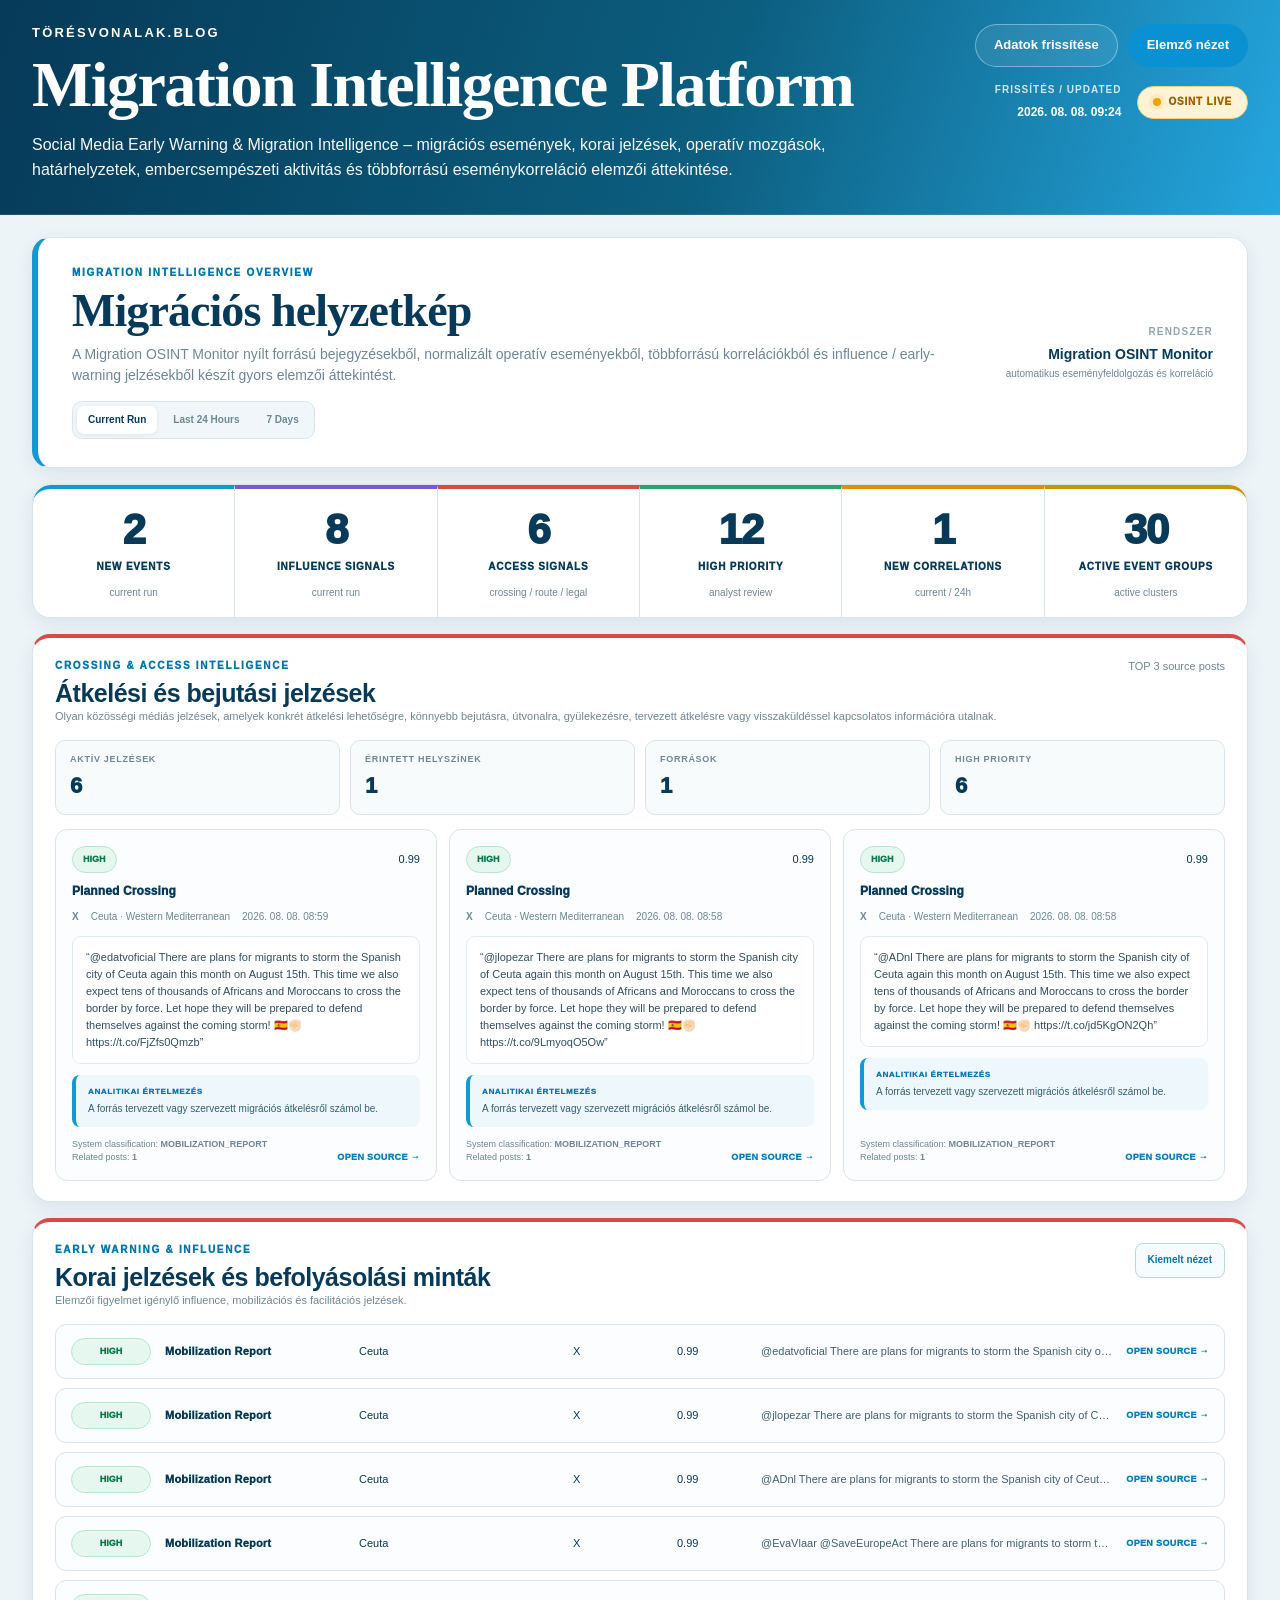
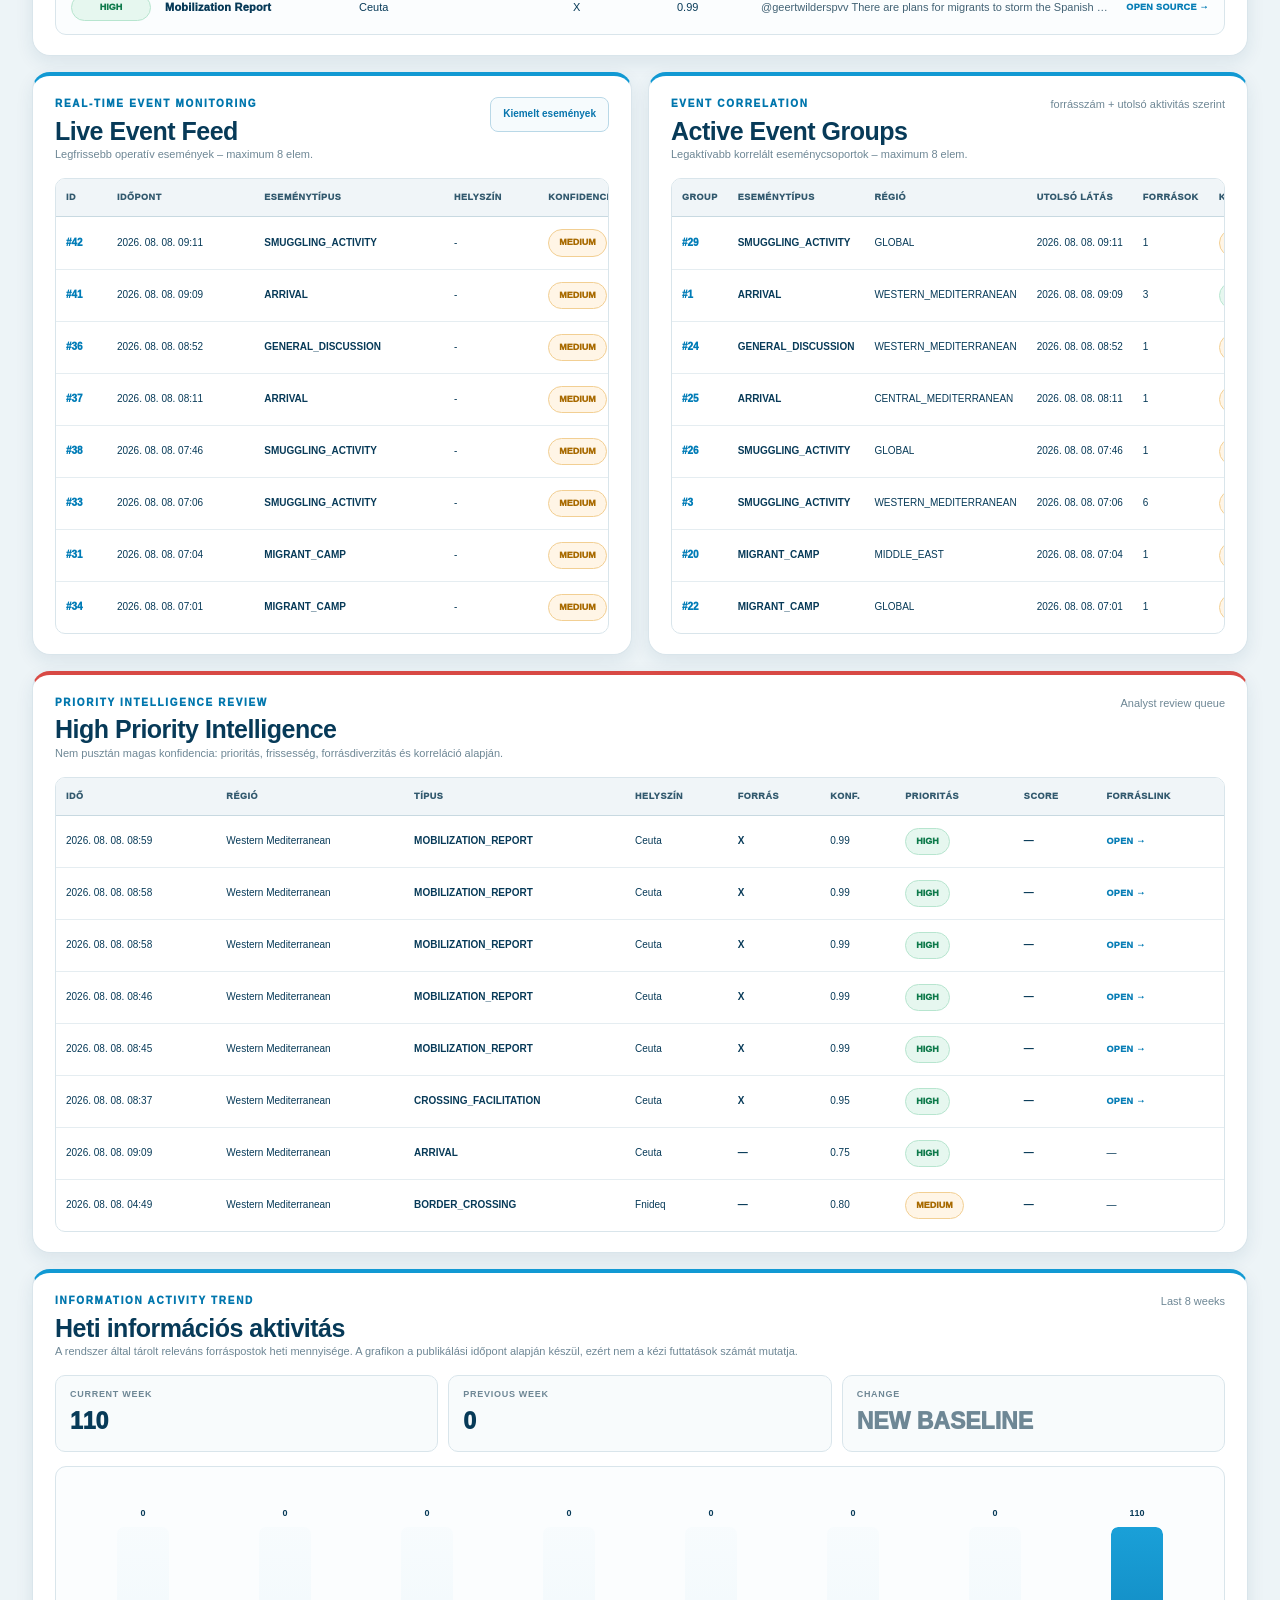
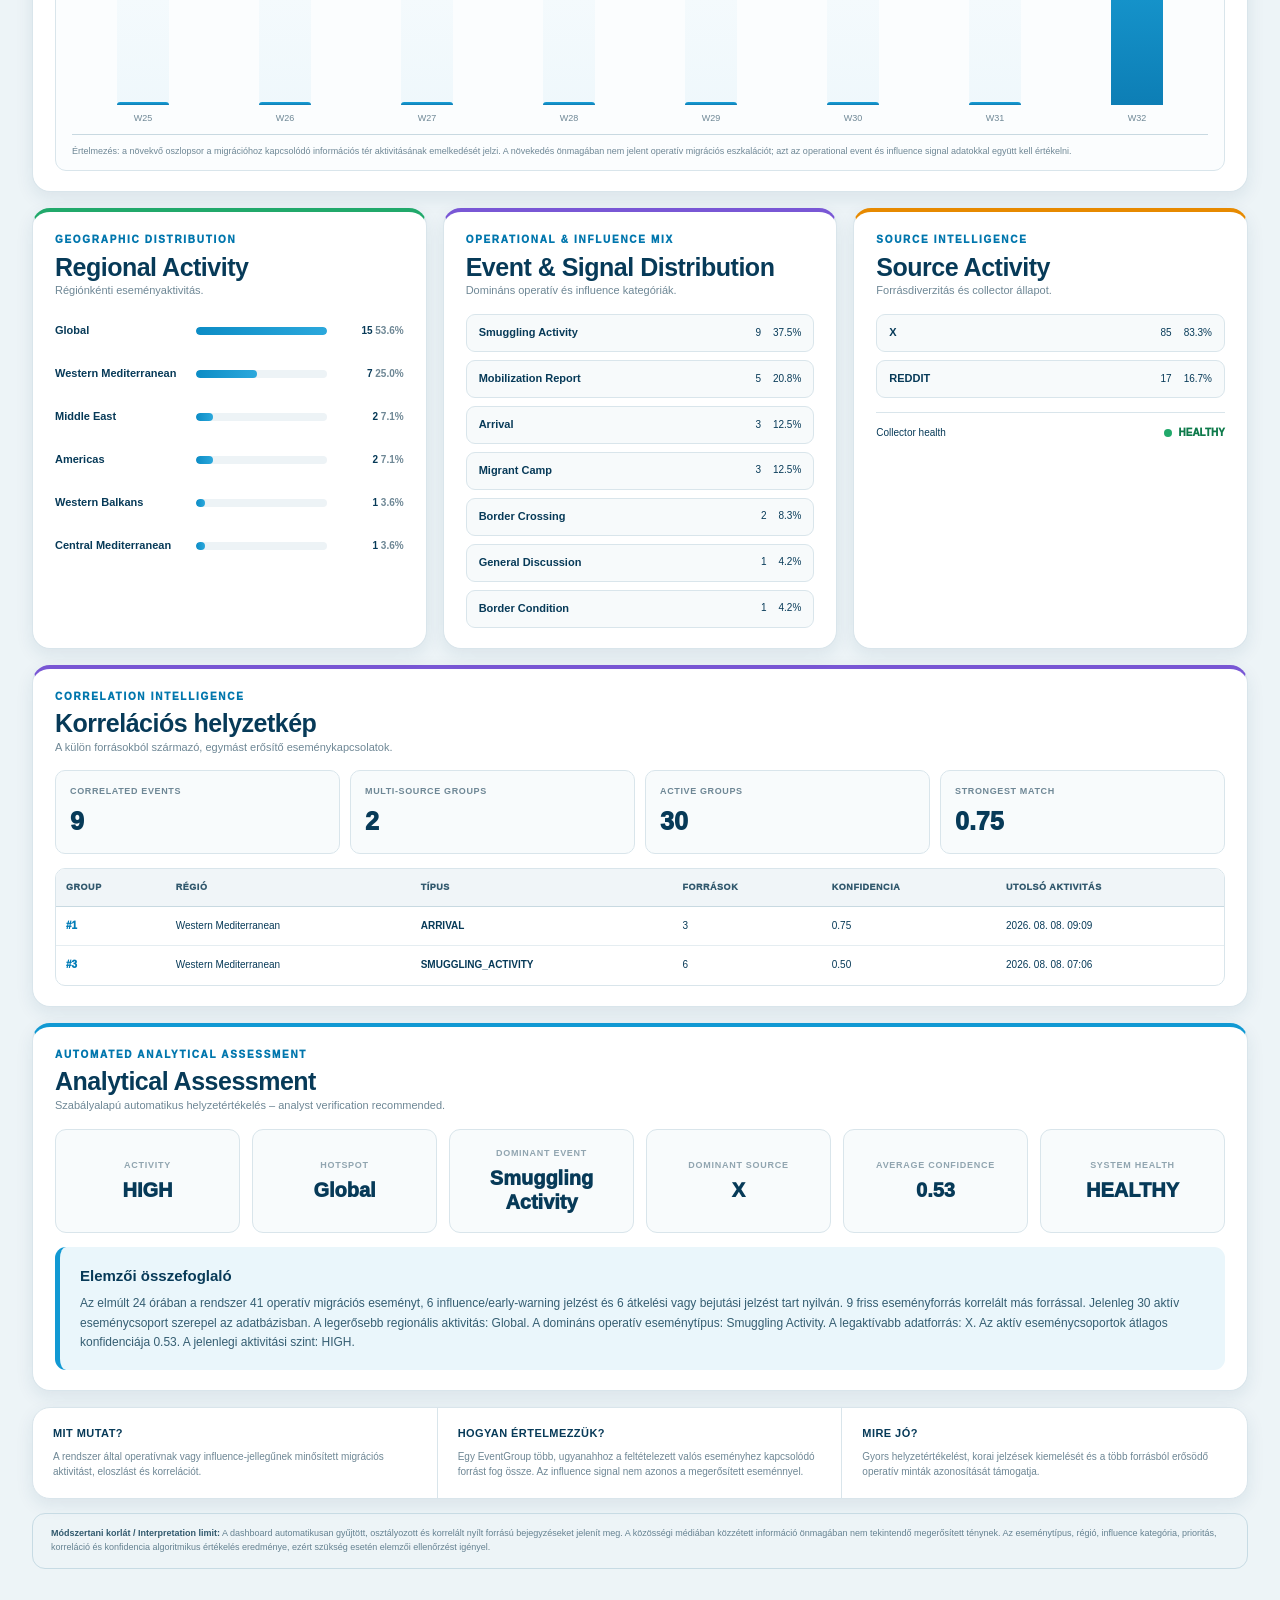
==== index.html @ 1d4a154f "Update index.html" ====
<!DOCTYPE html>
<html lang="hu">
<head>
  <meta charset="UTF-8" />
  <meta name="viewport" content="width=device-width, initial-scale=1.0" />
  <title>Migration Intelligence Platform V3 | Törésvonalak.blog</title>
  <meta name="description" content="Migration OSINT Monitor – operational migration intelligence, early warning and event correlation dashboard." />

  <style>
    :root{
      --navy:#073a58;
      --navy-2:#0b4e6d;
      --blue:#1199d3;
      --blue-2:#169fd8;
      --blue-soft:#eaf6fb;
      --green:#21a96b;
      --purple:#7957d5;
      --orange:#e78a00;
      --gold:#c89500;
      --red:#d94a45;

      --bg:#edf4f7;
      --card:#ffffff;
      --card-soft:#f7fafc;
      --line:#d9e5eb;
      --line-2:#c8d9e1;

      --text:#073a58;
      --muted:#6e8795;
      --muted-2:#91a5b0;

      --high-bg:#e6f7ef;
      --high:#0e7a4b;
      --med-bg:#fff5e6;
      --med:#a86a00;
      --low-bg:#fff0ef;
      --low:#c9322d;
      --critical-bg:#fde9e8;
      --critical:#b8231f;

      --shadow:0 6px 18px rgba(24, 70, 95, .09);
      --radius:18px;
      --radius-sm:11px;

      --max:1660px;
    }

    *{box-sizing:border-box}

    html{scroll-behavior:smooth}

    body{
      margin:0;
      background:var(--bg);
      color:var(--text);
      font-family:Inter, ui-sans-serif, -apple-system, BlinkMacSystemFont, "Segoe UI", Arial, sans-serif;
      line-height:1.45;
    }

    button, select, input{font:inherit}

    a{color:inherit}

    .shell{
      width:min(var(--max), calc(100% - 64px));
      margin:0 auto;
    }

    /* =====================================================
       HEADER
       ===================================================== */

    .topbar{
      background:linear-gradient(108deg, #063a58 0%, #0c5e7f 56%, #25a6df 100%);
      color:#fff;
      padding:24px 0 32px;
      border-bottom:1px solid rgba(255,255,255,.12);
    }

    .topbar-grid{
      display:grid;
      grid-template-columns:minmax(0, 1fr) auto;
      gap:36px;
      align-items:start;
    }

    .brand-eyebrow{
      font-size:13px;
      letter-spacing:.17em;
      font-weight:900;
      margin-bottom:10px;
    }

    h1{
      font-family:Georgia, "Times New Roman", serif;
      font-size:clamp(44px, 5vw, 74px);
      line-height:1;
      margin:0;
      letter-spacing:-.025em;
      color:#fff;
      font-weight:700;
    }

    .subtitle{
      max-width:1040px;
      margin:16px 0 0;
      font-size:16px;
      line-height:1.55;
      color:rgba(255,255,255,.96);
    }

    .header-actions{
      display:flex;
      flex-direction:column;
      align-items:flex-end;
      gap:16px;
      min-width:320px;
    }

    .action-row{
      display:flex;
      gap:10px;
      flex-wrap:wrap;
      justify-content:flex-end;
    }

    .header-btn{
      border:1px solid rgba(255,255,255,.36);
      color:#fff;
      background:rgba(255,255,255,.08);
      padding:11px 18px;
      border-radius:999px;
      font-size:13px;
      font-weight:800;
      cursor:pointer;
      transition:.18s ease;
    }

    .header-btn.primary{
      background:#0a91d1;
      border-color:#0a91d1;
    }

    .header-btn:hover{
      transform:translateY(-1px);
      background:rgba(255,255,255,.14);
    }

    .header-status{
      display:grid;
      grid-template-columns:auto auto;
      gap:7px 16px;
      align-items:center;
      text-align:right;
    }

    .status-label{
      grid-column:1;
      color:rgba(255,255,255,.8);
      letter-spacing:.1em;
      font-size:10px;
      font-weight:900;
      text-transform:uppercase;
    }

    .updated-value{
      grid-column:1;
      font-size:12px;
      font-weight:850;
    }

    .live-badge{
      grid-column:2;
      grid-row:1 / span 2;
      align-self:center;
      display:inline-flex;
      align-items:center;
      gap:7px;
      background:#fff3d5;
      color:#9a6200;
      border:1px solid #f1d07e;
      border-radius:999px;
      padding:8px 15px;
      font-size:10px;
      letter-spacing:.08em;
      font-weight:950;
    }

    .live-dot{
      width:8px;
      height:8px;
      background:#f0a000;
      border-radius:50%;
      box-shadow:0 0 0 4px rgba(240,160,0,.12);
    }

    /* =====================================================
       MAIN / COMMON
       ===================================================== */

    main{padding:22px 0 42px}

    .panel{
      background:var(--card);
      border:1px solid var(--line);
      border-radius:var(--radius);
      box-shadow:var(--shadow);
      overflow:hidden;
    }

    .accent-blue{border-top:4px solid var(--blue)}
    .accent-green{border-top:4px solid var(--green)}
    .accent-purple{border-top:4px solid var(--purple)}
    .accent-orange{border-top:4px solid var(--orange)}
    .accent-red{border-top:4px solid var(--red)}

    .hero-card{
      padding:28px 34px;
      display:grid;
      grid-template-columns:minmax(0, 1fr) auto;
      gap:28px;
      align-items:center;
      border-left:6px solid var(--blue);
      margin-bottom:16px;
    }

    .eyebrow{
      color:#0076ad;
      font-size:10px;
      letter-spacing:.17em;
      font-weight:950;
      text-transform:uppercase;
      margin-bottom:6px;
    }

    .hero-card h2{
      font-family:Georgia, "Times New Roman", serif;
      font-size:46px;
      line-height:1.03;
      margin:0 0 10px;
      color:var(--navy);
      letter-spacing:-.02em;
    }

    .hero-copy{
      margin:0;
      max-width:1080px;
      color:var(--muted);
      font-size:14px;
    }

    .hero-system{
      text-align:right;
      min-width:210px;
    }

    .hero-system .label{
      color:var(--muted-2);
      font-size:10px;
      font-weight:900;
      letter-spacing:.12em;
      text-transform:uppercase;
    }

    .hero-system .value{
      margin-top:5px;
      font-weight:900;
      font-size:14px;
    }

    .hero-system .sub{
      margin-top:2px;
      color:var(--muted);
      font-size:10px;
    }

    .time-tabs{
      margin-top:16px;
      display:inline-flex;
      gap:5px;
      background:#f0f6f9;
      border:1px solid var(--line);
      padding:4px;
      border-radius:10px;
    }

    .time-tab{
      border:0;
      background:transparent;
      color:var(--muted);
      border-radius:7px;
      padding:7px 11px;
      font-size:10px;
      font-weight:850;
      cursor:pointer;
    }

    .time-tab.active{
      background:#fff;
      color:var(--navy);
      box-shadow:0 1px 4px rgba(0,0,0,.08);
    }

    /* =====================================================
       KPIs
       ===================================================== */

    .kpi-grid{
      display:grid;
      grid-template-columns:repeat(6, 1fr);
      margin-bottom:16px;
    }

    .kpi{
      min-height:132px;
      background:#fff;
      border-top:4px solid var(--blue);
      border-right:1px solid var(--line);
      padding:20px 16px 15px;
      text-align:center;
    }

    .kpi:first-child{border-radius:var(--radius) 0 0 var(--radius)}
    .kpi:last-child{
      border-radius:0 var(--radius) var(--radius) 0;
      border-right:0;
    }

    .kpi:nth-child(2){border-top-color:var(--purple)}
    .kpi:nth-child(3){border-top-color:var(--red)}
    .kpi:nth-child(4){border-top-color:var(--green)}
    .kpi:nth-child(5){border-top-color:var(--orange)}
    .kpi:nth-child(6){border-top-color:var(--gold)}

    .kpi-value{
      font-size:42px;
      line-height:1;
      font-weight:950;
      letter-spacing:-.03em;
      margin-bottom:10px;
    }

    .kpi-label{
      font-size:10px;
      line-height:1.25;
      text-transform:uppercase;
      letter-spacing:.08em;
      font-weight:950;
    }

    .kpi-sub{
      margin-top:12px;
      font-size:10px;
      color:var(--muted);
    }

    /* =====================================================
       SECTION HEADERS
       ===================================================== */

    .section-pad{padding:21px 22px 20px}

    .section-head{
      display:flex;
      align-items:flex-start;
      justify-content:space-between;
      gap:18px;
      margin-bottom:15px;
    }

    .section-head h3{
      margin:2px 0 2px;
      font-size:25px;
      line-height:1.1;
      letter-spacing:-.02em;
    }

    .section-sub{
      color:var(--muted);
      font-size:11px;
    }

    .section-action{
      border:1px solid #b9d8e7;
      background:#f6fbfd;
      color:#0875ad;
      border-radius:8px;
      padding:9px 12px;
      font-size:10px;
      font-weight:900;
      cursor:pointer;
      white-space:nowrap;
    }

    /* =====================================================
       EARLY WARNING
       ===================================================== */

    .warning-panel{
      margin-bottom:16px;
    }

    .warning-list{
      display:grid;
      gap:9px;
    }

    .warning-item{
      display:grid;
      grid-template-columns:80px minmax(180px, .75fr) minmax(200px, .8fr) 90px 70px minmax(260px, 1.6fr) auto;
      align-items:center;
      gap:14px;
      padding:13px 15px;
      border:1px solid var(--line);
      background:#fbfdfe;
      border-radius:11px;
    }

    .priority-badge,
    .conf-badge,
    .state-badge{
      display:inline-flex;
      justify-content:center;
      align-items:center;
      border-radius:999px;
      padding:6px 10px;
      font-size:9px;
      font-weight:950;
      text-transform:uppercase;
      white-space:nowrap;
      border:1px solid transparent;
    }

    .priority-high,.conf-high{
      background:var(--high-bg);
      color:var(--high);
      border-color:#b7e5cf;
    }

    .priority-medium,.conf-medium{
      background:var(--med-bg);
      color:var(--med);
      border-color:#f2cf93;
    }

    .priority-low,.conf-low{
      background:var(--low-bg);
      color:var(--low);
      border-color:#f0c0bd;
    }

    .priority-critical{
      background:var(--critical-bg);
      color:var(--critical);
      border-color:#eeaaa6;
    }

    .warning-type{
      font-size:11px;
      font-weight:950;
      letter-spacing:.02em;
    }

    .warning-location,
    .warning-source,
    .warning-confidence{
      font-size:11px;
    }

    .warning-summary{
      font-size:11px;
      color:#426274;
      white-space:nowrap;
      overflow:hidden;
      text-overflow:ellipsis;
    }

    .source-link{
      color:#087eb6;
      text-decoration:none;
      font-size:9px;
      font-weight:950;
      text-transform:uppercase;
      letter-spacing:.04em;
      white-space:nowrap;
    }

    .empty-state{
      border:1px dashed #bcd4df;
      background:#f8fbfc;
      border-radius:11px;
      padding:21px;
      color:var(--muted);
      font-size:12px;
      text-align:center;
    }

    /* =====================================================
       TABLES
       ===================================================== */

    .two-col{
      display:grid;
      grid-template-columns:1fr 1fr;
      gap:16px;
      margin-bottom:16px;
    }

    .table-wrap{
      overflow:auto;
      border:1px solid var(--line);
      border-radius:10px;
    }

    table{
      width:100%;
      border-collapse:collapse;
      min-width:690px;
    }

    th{
      background:#f0f5f8;
      color:#32596e;
      font-size:9px;
      letter-spacing:.06em;
      text-transform:uppercase;
      font-weight:950;
      text-align:left;
      padding:12px 10px;
      border-bottom:1px solid var(--line-2);
      white-space:nowrap;
    }

    td{
      font-size:10px;
      padding:12px 10px;
      border-bottom:1px solid #e5edf1;
      white-space:nowrap;
      vertical-align:middle;
    }

    tbody tr:last-child td{border-bottom:0}
    tbody tr:hover{background:#fbfdfe}

    .id-link{
      color:#007cb7;
      font-weight:950;
      text-decoration:none;
    }

    .type-cell{font-weight:900}

    .text-clip{
      max-width:330px;
      overflow:hidden;
      text-overflow:ellipsis;
    }

    /* =====================================================
       PRIORITY
       ===================================================== */

    .priority-panel{margin-bottom:16px}

    /* =====================================================
       ANALYTICS GRID
       ===================================================== */

    .analytics-grid{
      display:grid;
      grid-template-columns:1fr 1fr 1fr;
      gap:16px;
      margin-bottom:16px;
    }

    .rank-list{
      display:grid;
      gap:9px;
      margin-top:12px;
    }

    .rank-row{
      display:grid;
      grid-template-columns:minmax(130px, 1fr) 1.4fr auto;
      gap:11px;
      align-items:center;
      min-height:34px;
    }

    .rank-name{
      font-size:11px;
      font-weight:850;
      overflow:hidden;
      text-overflow:ellipsis;
      white-space:nowrap;
    }

    .rank-bar{
      height:8px;
      background:#edf3f6;
      border-radius:999px;
      overflow:hidden;
    }

    .rank-fill{
      height:100%;
      width:0;
      background:linear-gradient(90deg, #0c8cc5, #2ba8dc);
      border-radius:999px;
    }

    .rank-value{
      min-width:66px;
      text-align:right;
      font-size:10px;
      font-weight:900;
    }

    .trend-up{color:var(--green)}
    .trend-down{color:var(--red)}
    .trend-flat{color:var(--muted)}

    .distribution-list,
    .source-list{
      display:grid;
      gap:8px;
      margin-top:10px;
    }

    .mini-stat{
      display:grid;
      grid-template-columns:1fr auto auto;
      gap:12px;
      align-items:center;
      padding:10px 12px;
      border-radius:9px;
      background:#f7fafb;
      border:1px solid var(--line);
      font-size:10px;
    }

    .mini-stat strong{font-size:11px}

    .collector-health{
      display:flex;
      align-items:center;
      justify-content:space-between;
      gap:12px;
      margin-top:14px;
      padding-top:13px;
      border-top:1px solid var(--line);
      font-size:10px;
    }

    .health-good{
      display:inline-flex;
      gap:7px;
      align-items:center;
      color:var(--high);
      font-weight:950;
    }

    .health-dot{
      width:8px;
      height:8px;
      border-radius:50%;
      background:var(--green);
    }

    /* =====================================================
       CORRELATION
       ===================================================== */

    .corr-panel{margin-bottom:16px}

    .corr-kpis{
      display:grid;
      grid-template-columns:repeat(4, 1fr);
      gap:10px;
      margin-bottom:14px;
    }

    .corr-kpi{
      border:1px solid var(--line);
      background:#f8fbfc;
      border-radius:10px;
      padding:14px;
    }

    .corr-kpi .label{
      color:var(--muted);
      font-size:9px;
      text-transform:uppercase;
      letter-spacing:.07em;
      font-weight:900;
    }

    .corr-kpi .value{
      margin-top:4px;
      font-size:25px;
      font-weight:950;
    }

    /* =====================================================
       ASSESSMENT
       ===================================================== */

    .assessment{margin-bottom:16px}

    .assessment-grid{
      display:grid;
      grid-template-columns:repeat(6, 1fr);
      gap:12px;
      margin:14px 0;
    }

    .assessment-stat{
      min-height:104px;
      border:1px solid var(--line);
      border-radius:11px;
      background:#f8fbfc;
      display:flex;
      flex-direction:column;
      align-items:center;
      justify-content:center;
      text-align:center;
      padding:12px;
    }

    .assessment-stat .label{
      color:var(--muted-2);
      font-size:9px;
      letter-spacing:.08em;
      font-weight:900;
      text-transform:uppercase;
    }

    .assessment-stat .value{
      font-size:20px;
      font-weight:950;
      margin-top:6px;
      line-height:1.2;
    }

    .summary-box{
      border-left:5px solid var(--blue);
      background:#eaf6fb;
      border-radius:11px;
      padding:18px 20px;
    }

    .summary-box h4{
      margin:0 0 8px;
      font-size:15px;
    }

    .summary-box p{
      margin:0;
      color:#355e72;
      font-size:12px;
      line-height:1.6;
    }

    /* =====================================================
       FOOTER
       ===================================================== */

    .explainer{
      display:grid;
      grid-template-columns:repeat(3, 1fr);
      margin-bottom:14px;
    }

    .explain-cell{
      padding:18px 20px;
      border-right:1px solid var(--line);
    }

    .explain-cell:last-child{border-right:0}

    .explain-cell h5{
      margin:0 0 7px;
      font-size:11px;
      text-transform:uppercase;
      letter-spacing:.04em;
    }

    .explain-cell p{
      margin:0;
      color:var(--muted);
      font-size:10px;
      line-height:1.55;
    }

    .method-note{
      background:transparent;
      border:1px solid #c7dbe4;
      color:#658291;
      border-radius:13px;
      padding:13px 18px;
      font-size:9px;
      line-height:1.55;
    }

    .method-note strong{color:#31596d}

    /* =====================================================
       CROSSING & ACCESS INTELLIGENCE
       ===================================================== */

    .access-panel{
      margin-bottom:16px;
    }

    .access-summary{
      display:grid;
      grid-template-columns:repeat(4, minmax(0,1fr));
      gap:10px;
      margin-bottom:14px;
    }

    .access-summary-item{
      background:#f8fbfc;
      border:1px solid var(--line);
      border-radius:10px;
      padding:12px 14px;
    }

    .access-summary-item .label{
      font-size:9px;
      color:var(--muted);
      text-transform:uppercase;
      letter-spacing:.08em;
      font-weight:900;
    }

    .access-summary-item .value{
      margin-top:4px;
      font-size:22px;
      font-weight:950;
    }

    .top-posts{
      display:grid;
      grid-template-columns:repeat(3, minmax(0,1fr));
      gap:12px;
    }

    .post-card{
      position:relative;
      background:#fbfdfe;
      border:1px solid var(--line);
      border-radius:12px;
      padding:16px;
      min-height:310px;
      display:flex;
      flex-direction:column;
      gap:11px;
    }

    .post-card-header{
      display:flex;
      align-items:center;
      justify-content:space-between;
      gap:10px;
    }

    .post-card-title{
      font-size:12px;
      font-weight:950;
      line-height:1.25;
      letter-spacing:.01em;
    }

    .post-card-meta{
      display:flex;
      flex-wrap:wrap;
      gap:8px 12px;
      font-size:10px;
      color:var(--muted);
    }

    .post-card-quote{
      background:#fff;
      border:1px solid #e2ebef;
      border-radius:9px;
      padding:12px 13px;
      font-size:11px;
      line-height:1.55;
      color:#304f60;
      min-height:92px;
      overflow:hidden;
    }

    .post-card-analysis{
      border-left:4px solid var(--blue);
      background:#eef8fc;
      border-radius:8px;
      padding:11px 12px;
    }

    .post-card-analysis .label{
      font-size:8px;
      letter-spacing:.08em;
      text-transform:uppercase;
      color:#0b76ab;
      font-weight:950;
      margin-bottom:4px;
    }

    .post-card-analysis .text{
      font-size:10px;
      color:#355f73;
      line-height:1.45;
    }

    .post-card-footer{
      margin-top:auto;
      display:flex;
      justify-content:space-between;
      gap:10px;
      align-items:flex-end;
      font-size:9px;
      color:var(--muted);
    }

    .system-class{
      max-width:70%;
    }

    /* =====================================================
       INFORMATION ACTIVITY TREND
       ===================================================== */

    .history-panel{
      margin-bottom:16px;
    }

    .history-kpis{
      display:grid;
      grid-template-columns:repeat(3, 1fr);
      gap:10px;
      margin-bottom:14px;
    }

    .history-kpi{
      border:1px solid var(--line);
      background:#f8fbfc;
      border-radius:10px;
      padding:12px 14px;
    }

    .history-kpi .label{
      font-size:9px;
      color:var(--muted);
      text-transform:uppercase;
      letter-spacing:.08em;
      font-weight:900;
    }

    .history-kpi .value{
      font-size:23px;
      font-weight:950;
      margin-top:4px;
    }

    .history-chart-wrap{
      border:1px solid var(--line);
      background:#fbfdfe;
      border-radius:11px;
      padding:18px 16px 12px;
    }

    .history-chart{
      min-height:250px;
      display:flex;
      align-items:flex-end;
      gap:12px;
      padding:14px 6px 8px;
      border-bottom:1px solid var(--line-2);
      position:relative;
    }

    .history-col{
      flex:1;
      min-width:46px;
      display:flex;
      flex-direction:column;
      align-items:center;
      justify-content:flex-end;
      gap:7px;
      height:220px;
    }

    .history-value{
      font-size:9px;
      font-weight:900;
      color:var(--text);
    }

    .history-bar-shell{
      height:178px;
      width:min(52px, 70%);
      display:flex;
      align-items:flex-end;
      background:linear-gradient(to top, rgba(17,153,211,.05), rgba(17,153,211,.015));
      border-radius:7px 7px 0 0;
      overflow:hidden;
    }

    .history-bar{
      width:100%;
      height:0;
      background:linear-gradient(180deg, #1aa0d8 0%, #0d7eb5 100%);
      border-radius:7px 7px 0 0;
      min-height:2px;
    }

    .history-label{
      font-size:9px;
      color:var(--muted);
      white-space:nowrap;
    }

    .history-note{
      margin-top:10px;
      color:var(--muted);
      font-size:9px;
      line-height:1.5;
    }

    /* =====================================================
       RESPONSIVE
       ===================================================== */

    @media (max-width:1250px){
      .shell{width:min(var(--max), calc(100% - 36px))}
      .kpi-grid{grid-template-columns:repeat(3, 1fr); gap:1px}
      .kpi{border-radius:0 !important}
      .analytics-grid{grid-template-columns:1fr}
      .top-posts{grid-template-columns:1fr}
      .access-summary{grid-template-columns:repeat(2,1fr)}
      .assessment-grid{grid-template-columns:repeat(3, 1fr)}
      .warning-item{
        grid-template-columns:80px 1fr 1fr 80px;
      }
      .warning-summary{grid-column:2 / span 2}
      .source-link{grid-column:4}
    }

    @media (max-width:900px){
      .topbar-grid{grid-template-columns:1fr}
      .header-actions{align-items:flex-start; min-width:0}
      .action-row{justify-content:flex-start}
      .header-status{text-align:left}
      .two-col{grid-template-columns:1fr}
      .hero-card{grid-template-columns:1fr}
      .hero-system{text-align:left}
      .corr-kpis{grid-template-columns:repeat(2,1fr)}
      .explainer{grid-template-columns:1fr}
      .explain-cell{border-right:0;border-bottom:1px solid var(--line)}
    }

    @media (max-width:640px){
      .shell{width:min(var(--max), calc(100% - 20px))}
      .topbar{padding-top:18px}
      .kpi-grid{grid-template-columns:repeat(2, 1fr)}
      .assessment-grid{grid-template-columns:repeat(2, 1fr)}
      .access-summary{grid-template-columns:1fr}
      .history-kpis{grid-template-columns:1fr}
      .warning-item{grid-template-columns:1fr}
      .warning-summary,.source-link{grid-column:auto}
      .hero-card h2{font-size:36px}
    }
  </style>
</head>

<body>
  <header class="topbar">
    <div class="shell topbar-grid">
      <div>
        <div class="brand-eyebrow">TÖRÉSVONALAK.BLOG</div>
        <h1>Migration Intelligence Platform</h1>
        <p class="subtitle">
          Social Media Early Warning &amp; Migration Intelligence – migrációs események,
          korai jelzések, operatív mozgások, határhelyzetek, embercsempészeti aktivitás
          és többforrású eseménykorreláció elemzői áttekintése.
        </p>
      </div>

      <div class="header-actions">
        <div class="action-row">
          <button class="header-btn" id="refreshBtn">Adatok frissítése</button>
          <button class="header-btn primary" id="analystBtn">Elemző nézet</button>
        </div>

        <div class="header-status">
          <div class="status-label">Frissítés / Updated</div>
          <div class="updated-value" id="headerUpdated">—</div>
          <div class="live-badge"><span class="live-dot"></span> OSINT LIVE</div>
        </div>
      </div>
    </div>
  </header>

  <main>
    <div class="shell">

      <section class="panel hero-card">
        <div>
          <div class="eyebrow">Migration Intelligence Overview</div>
          <h2>Migrációs helyzetkép</h2>
          <p class="hero-copy">
            A Migration OSINT Monitor nyílt forrású bejegyzésekből, normalizált operatív eseményekből,
            többforrású korrelációkból és influence / early-warning jelzésekből készít gyors elemzői áttekintést.
          </p>

          <div class="time-tabs" aria-label="Megfigyelési időablak">
            <button class="time-tab active" data-window="current">Current Run</button>
            <button class="time-tab" data-window="24h">Last 24 Hours</button>
            <button class="time-tab" data-window="7d">7 Days</button>
          </div>
        </div>

        <div class="hero-system">
          <div class="label">Rendszer</div>
          <div class="value">Migration OSINT Monitor</div>
          <div class="sub">automatikus eseményfeldolgozás és korreláció</div>
        </div>
      </section>

      <section class="panel kpi-grid" id="kpiGrid">
        <div class="kpi">
          <div class="kpi-value" id="kpiNewEvents">—</div>
          <div class="kpi-label">New Events</div>
          <div class="kpi-sub" id="kpiNewEventsSub">current run</div>
        </div>
        <div class="kpi">
          <div class="kpi-value" id="kpiInfluence">—</div>
          <div class="kpi-label">Influence Signals</div>
          <div class="kpi-sub">current run</div>
        </div>
        <div class="kpi">
          <div class="kpi-value" id="kpiAccess">—</div>
          <div class="kpi-label">Access Signals</div>
          <div class="kpi-sub">crossing / route / legal</div>
        </div>
        <div class="kpi">
          <div class="kpi-value" id="kpiPriority">—</div>
          <div class="kpi-label">High Priority</div>
          <div class="kpi-sub">analyst review</div>
        </div>
        <div class="kpi">
          <div class="kpi-value" id="kpiCorrelations">—</div>
          <div class="kpi-label">New Correlations</div>
          <div class="kpi-sub">current / 24h</div>
        </div>
        <div class="kpi">
          <div class="kpi-value" id="kpiGroups">—</div>
          <div class="kpi-label">Active Event Groups</div>
          <div class="kpi-sub">active clusters</div>
        </div>
      </section>


      <section class="panel accent-red access-panel section-pad" id="accessPanel">
        <div class="section-head">
          <div>
            <div class="eyebrow">Crossing &amp; Access Intelligence</div>
            <h3>Átkelési és bejutási jelzések</h3>
            <div class="section-sub">
              Olyan közösségi médiás jelzések, amelyek konkrét átkelési lehetőségre, könnyebb bejutásra,
              útvonalra, gyülekezésre, tervezett átkelésre vagy visszaküldéssel kapcsolatos információra utalnak.
            </div>
          </div>
          <span class="section-sub">TOP 3 source posts</span>
        </div>

        <div class="access-summary">
          <div class="access-summary-item">
            <div class="label">Aktív jelzések</div>
            <div class="value" id="accessActiveCount">—</div>
          </div>
          <div class="access-summary-item">
            <div class="label">Érintett helyszínek</div>
            <div class="value" id="accessLocationsCount">—</div>
          </div>
          <div class="access-summary-item">
            <div class="label">Források</div>
            <div class="value" id="accessSourcesCount">—</div>
          </div>
          <div class="access-summary-item">
            <div class="label">High priority</div>
            <div class="value" id="accessHighCount">—</div>
          </div>
        </div>

        <div class="top-posts" id="topAccessPosts">
          <div class="empty-state">Átkelési és bejutási jelzések betöltése…</div>
        </div>
      </section>

      <section class="panel accent-red warning-panel section-pad" id="warningPanel">
        <div class="section-head">
          <div>
            <div class="eyebrow">Early Warning &amp; Influence</div>
            <h3>Korai jelzések és befolyásolási minták</h3>
            <div class="section-sub">Elemzői figyelmet igénylő influence, mobilizációs és facilitációs jelzések.</div>
          </div>
          <button class="section-action" data-scroll="#priorityPanel">Kiemelt nézet</button>
        </div>
        <div class="warning-list" id="warningList">
          <div class="empty-state">Influence adatok betöltése…</div>
        </div>
      </section>

      <div class="two-col">
        <section class="panel accent-blue section-pad">
          <div class="section-head">
            <div>
              <div class="eyebrow">Real-Time Event Monitoring</div>
              <h3>Live Event Feed</h3>
              <div class="section-sub">Legfrissebb operatív események – maximum 8 elem.</div>
            </div>
            <button class="section-action" data-scroll="#priorityPanel">Kiemelt események</button>
          </div>
          <div class="table-wrap">
            <table>
              <thead>
                <tr>
                  <th>ID</th>
                  <th>Időpont</th>
                  <th>Eseménytípus</th>
                  <th>Helyszín</th>
                  <th>Konfidencia</th>
                  <th>Forrás</th>
                </tr>
              </thead>
              <tbody id="liveEventsBody"></tbody>
            </table>
          </div>
        </section>

        <section class="panel accent-blue section-pad">
          <div class="section-head">
            <div>
              <div class="eyebrow">Event Correlation</div>
              <h3>Active Event Groups</h3>
              <div class="section-sub">Legaktívabb korrelált eseménycsoportok – maximum 8 elem.</div>
            </div>
            <span class="section-sub">forrásszám + utolsó aktivitás szerint</span>
          </div>
          <div class="table-wrap">
            <table>
              <thead>
                <tr>
                  <th>Group</th>
                  <th>Eseménytípus</th>
                  <th>Régió</th>
                  <th>Utolsó látás</th>
                  <th>Források</th>
                  <th>Konfidencia</th>
                  <th>Állapot</th>
                </tr>
              </thead>
              <tbody id="eventGroupsBody"></tbody>
            </table>
          </div>
        </section>
      </div>

      <section class="panel accent-red priority-panel section-pad" id="priorityPanel">
        <div class="section-head">
          <div>
            <div class="eyebrow">Priority Intelligence Review</div>
            <h3>High Priority Intelligence</h3>
            <div class="section-sub">Nem pusztán magas konfidencia: prioritás, frissesség, forrásdiverzitás és korreláció alapján.</div>
          </div>
          <span class="section-sub">Analyst review queue</span>
        </div>

        <div class="table-wrap">
          <table>
            <thead>
              <tr>
                <th>Idő</th>
                <th>Régió</th>
                <th>Típus</th>
                <th>Helyszín</th>
                <th>Forrás</th>
                <th>Konf.</th>
                <th>Prioritás</th>
                <th>Score</th>
                <th>Forráslink</th>
              </tr>
            </thead>
            <tbody id="priorityBody"></tbody>
          </table>
        </div>
      </section>


      <section class="panel accent-blue history-panel section-pad" id="historyPanel">
        <div class="section-head">
          <div>
            <div class="eyebrow">Information Activity Trend</div>
            <h3>Heti információs aktivitás</h3>
            <div class="section-sub">
              A rendszer által tárolt releváns forráspostok heti mennyisége. A grafikon a publikálási időpont alapján készül,
              ezért nem a kézi futtatások számát mutatja.
            </div>
          </div>
          <span class="section-sub">Last 8 weeks</span>
        </div>

        <div class="history-kpis">
          <div class="history-kpi">
            <div class="label">Current week</div>
            <div class="value" id="historyCurrent">—</div>
          </div>
          <div class="history-kpi">
            <div class="label">Previous week</div>
            <div class="value" id="historyPrevious">—</div>
          </div>
          <div class="history-kpi">
            <div class="label">Change</div>
            <div class="value" id="historyChange">—</div>
          </div>
        </div>

        <div class="history-chart-wrap">
          <div class="history-chart" id="historyChart"></div>
          <div class="history-note">
            Értelmezés: a növekvő oszlopsor a migrációhoz kapcsolódó információs tér aktivitásának emelkedését jelzi.
            A növekedés önmagában nem jelent operatív migrációs eszkalációt; azt az operational event és influence signal adatokkal együtt kell értékelni.
          </div>
        </div>
      </section>

      <div class="analytics-grid">
        <section class="panel accent-green section-pad">
          <div class="section-head">
            <div>
              <div class="eyebrow">Geographic Distribution</div>
              <h3>Regional Activity</h3>
              <div class="section-sub">Régiónkénti eseményaktivitás.</div>
            </div>
          </div>
          <div class="rank-list" id="regionRank"></div>
        </section>

        <section class="panel accent-purple section-pad">
          <div class="section-head">
            <div>
              <div class="eyebrow">Operational &amp; Influence Mix</div>
              <h3>Event &amp; Signal Distribution</h3>
              <div class="section-sub">Domináns operatív és influence kategóriák.</div>
            </div>
          </div>
          <div class="distribution-list" id="distributionList"></div>
        </section>

        <section class="panel accent-orange section-pad">
          <div class="section-head">
            <div>
              <div class="eyebrow">Source Intelligence</div>
              <h3>Source Activity</h3>
              <div class="section-sub">Forrásdiverzitás és collector állapot.</div>
            </div>
          </div>
          <div class="source-list" id="sourceList"></div>
          <div class="collector-health">
            <span>Collector health</span>
            <span class="health-good" id="collectorHealth"><span class="health-dot"></span> HEALTHY</span>
          </div>
        </section>
      </div>

      <section class="panel accent-purple corr-panel section-pad">
        <div class="section-head">
          <div>
            <div class="eyebrow">Correlation Intelligence</div>
            <h3>Korrelációs helyzetkép</h3>
            <div class="section-sub">A külön forrásokból származó, egymást erősítő eseménykapcsolatok.</div>
          </div>
        </div>

        <div class="corr-kpis">
          <div class="corr-kpi">
            <div class="label">Correlated events</div>
            <div class="value" id="corrEvents">—</div>
          </div>
          <div class="corr-kpi">
            <div class="label">Multi-source groups</div>
            <div class="value" id="corrMulti">—</div>
          </div>
          <div class="corr-kpi">
            <div class="label">Active groups</div>
            <div class="value" id="corrGroups">—</div>
          </div>
          <div class="corr-kpi">
            <div class="label">Strongest match</div>
            <div class="value" id="corrStrongest">—</div>
          </div>
        </div>

        <div class="table-wrap">
          <table>
            <thead>
              <tr>
                <th>Group</th>
                <th>Régió</th>
                <th>Típus</th>
                <th>Források</th>
                <th>Konfidencia</th>
                <th>Utolsó aktivitás</th>
              </tr>
            </thead>
            <tbody id="corrRecentBody"></tbody>
          </table>
        </div>
      </section>

      <section class="panel accent-blue assessment section-pad" id="assessment">
        <div class="section-head">
          <div>
            <div class="eyebrow">Automated Analytical Assessment</div>
            <h3>Analytical Assessment</h3>
            <div class="section-sub">Szabályalapú automatikus helyzetértékelés – analyst verification recommended.</div>
          </div>
        </div>

        <div class="assessment-grid">
          <div class="assessment-stat">
            <div class="label">Activity</div>
            <div class="value" id="assActivity">—</div>
          </div>
          <div class="assessment-stat">
            <div class="label">Hotspot</div>
            <div class="value" id="assHotspot">—</div>
          </div>
          <div class="assessment-stat">
            <div class="label">Dominant Event</div>
            <div class="value" id="assDominantEvent">—</div>
          </div>
          <div class="assessment-stat">
            <div class="label">Dominant Source</div>
            <div class="value" id="assDominantSource">—</div>
          </div>
          <div class="assessment-stat">
            <div class="label">Average Confidence</div>
            <div class="value" id="assConfidence">—</div>
          </div>
          <div class="assessment-stat">
            <div class="label">System Health</div>
            <div class="value" id="assSystemHealth">—</div>
          </div>
        </div>

        <div class="summary-box">
          <h4>Elemzői összefoglaló</h4>
          <p id="assessmentSummary">Adatok betöltése…</p>
        </div>
      </section>

      <section class="panel explainer">
        <div class="explain-cell">
          <h5>Mit mutat?</h5>
          <p>A rendszer által operatívnak vagy influence-jellegűnek minősített migrációs aktivitást, eloszlást és korrelációt.</p>
        </div>
        <div class="explain-cell">
          <h5>Hogyan értelmezzük?</h5>
          <p>Egy EventGroup több, ugyanahhoz a feltételezett valós eseményhez kapcsolódó forrást fog össze. Az influence signal nem azonos a megerősített eseménnyel.</p>
        </div>
        <div class="explain-cell">
          <h5>Mire jó?</h5>
          <p>Gyors helyzetértékelést, korai jelzések kiemelését és a több forrásból erősödő operatív minták azonosítását támogatja.</p>
        </div>
      </section>

      <div class="method-note">
        <strong>Módszertani korlát / Interpretation limit:</strong>
        A dashboard automatikusan gyűjtött, osztályozott és korrelált nyílt forrású bejegyzéseket jelenít meg.
        A közösségi médiában közzétett információ önmagában nem tekintendő megerősített ténynek.
        Az eseménytípus, régió, influence kategória, prioritás, korreláció és konfidencia algoritmikus értékelés eredménye,
        ezért szükség esetén elemzői ellenőrzést igényel.
      </div>
    </div>
  </main>

  <script>
    const DATA_URL = "./dashboard-data.json";

    let dashboardData = null;

    const $ = (id) => document.getElementById(id);

    function safeArray(value){
      return Array.isArray(value) ? value : [];
    }

    function first(obj, keys, fallback = null){
      if(!obj) return fallback;
      for(const key of keys){
        const value = obj[key];
        if(value !== undefined && value !== null && value !== "") return value;
      }
      return fallback;
    }

    function num(value, fallback = 0){
      const n = Number(value);
      return Number.isFinite(n) ? n : fallback;
    }

    function humanize(value){
      if(value === undefined || value === null || value === "") return "—";
      return String(value)
        .replaceAll("_", " ")
        .toLowerCase()
        .replace(/\b\w/g, c => c.toUpperCase());
    }

    function shortTime(value){
      if(!value) return "—";
      const d = new Date(value);
      if(!Number.isNaN(d.getTime())){
        const yy = d.getFullYear();
        const mm = String(d.getMonth()+1).padStart(2,"0");
        const dd = String(d.getDate()).padStart(2,"0");
        const hh = String(d.getHours()).padStart(2,"0");
        const mi = String(d.getMinutes()).padStart(2,"0");
        return `${yy}. ${mm}. ${dd}. ${hh}:${mi}`;
      }
      return String(value);
    }

    function confidenceClass(value){
      const n = num(value, 0);
      if(n >= .75) return "high";
      if(n >= .45) return "medium";
      return "low";
    }

    function confidenceLabel(value){
      const n = num(value, 0);
      if(n >= .75) return "HIGH";
      if(n >= .45) return "MEDIUM";
      return "LOW";
    }

    function priorityFromItem(item){
      const explicit = first(item, ["analyst_priority","priority","priority_level","severity"]);
      if(explicit) return String(explicit).toUpperCase();

      const conf = num(first(item, ["confidence","event_confidence","average_confidence"]), 0);
      const sourceCount = num(first(item, ["source_count","sources_count","sources"]), 1);
      const type = String(first(item, ["signal_type","primary_signal","event_type","type"], "")).toUpperCase();

      let score = conf * 50;
      if(sourceCount >= 2) score += 18;
      if(type.includes("MOBILIZATION")) score += 22;
      if(type.includes("DECISION_INFLUENCE")) score += 18;
      if(type.includes("CROSSING_FACILITATION")) score += 16;
      if(type.includes("SMUGGLING")) score += 10;

      if(score >= 75) return "CRITICAL";
      if(score >= 55) return "HIGH";
      if(score >= 35) return "MEDIUM";
      return "LOW";
    }

    function priorityClass(priority){
      const p = String(priority || "").toLowerCase();
      if(p === "critical") return "priority-critical";
      if(p === "high") return "priority-high";
      if(p === "medium") return "priority-medium";
      return "priority-low";
    }

    function formatUpdated(value){
      if(!value) return "—";
      return shortTime(value);
    }

    function getInfluenceSignals(data){
      return safeArray(
        first(data, ["influence_signals","early_warning_signals","signals"], [])
      );
    }

    function getCurrentRun(data){
      return first(data, ["current_run","run_summary","latest_run"], {}) || {};
    }

    function deriveSources(data){
      const direct = safeArray(data.sources);
      if(direct.length) return direct;

      const counts = {};
      safeArray(data.live_events).forEach(e => {
        const src = first(e, ["source","source_name"], "UNKNOWN");
        counts[src] = (counts[src] || 0) + 1;
      });

      return Object.entries(counts).map(([source,count]) => ({source,count}));
    }


    const ACCESS_SIGNAL_TYPES = new Set([
      "CROSSING_FACILITATION",
      "DECISION_INFLUENCE",
      "MOBILIZATION_COORDINATION",
      "MOBILIZATION_REPORT",
      "LEGAL_MIGRATION_SIGNAL",
      "ONLINE_INFLUENCE_REPORT"
    ]);

    function getAccessSignals(data){
      const direct = safeArray(
        first(data, ["crossing_access_signals","access_signals"], [])
      );

      if(direct.length) return direct;

      return getInfluenceSignals(data).filter(item => {
        const type = String(
          first(item, ["primary_signal","signal_type","type"], "")
        ).toUpperCase();
        return ACCESS_SIGNAL_TYPES.has(type);
      });
    }

    function accessIntentLabel(item){
      const explicit = first(item, ["signal_intent","intent_label","human_label"], null);
      if(explicit) return humanize(explicit);

      const type = String(first(item, ["primary_signal","signal_type","type"], "")).toUpperCase();

      const map = {
        "CROSSING_FACILITATION":"Könnyebb átkelési lehetőség",
        "DECISION_INFLUENCE":"Migrációs döntést befolyásoló információ",
        "MOBILIZATION_COORDINATION":"Gyülekezési / mozgósítási felhívás",
        "MOBILIZATION_REPORT":"Tervezett / szervezett átkelés",
        "LEGAL_MIGRATION_SIGNAL":"Jogi vagy visszaküldési lehetőség",
        "ONLINE_INFLUENCE_REPORT":"Online információs befolyás"
      };

      return map[type] || humanize(type || "Access signal");
    }

    function accessAnalyticalText(item){
      const explicit = first(item, ["analytical_summary","analysis","interpretation"], null);
      if(explicit) return explicit;

      const type = String(first(item, ["primary_signal","signal_type","type"], "")).toUpperCase();

      const map = {
        "CROSSING_FACILITATION":
          "A bejegyzés konkrét átkelési pontra, útvonalra vagy könnyebb bejutási lehetőségre utal.",
        "DECISION_INFLUENCE":
          "A bejegyzés olyan információt közöl, amely befolyásolhatja a migrációs döntést vagy az átkelési kísérlet időzítését.",
        "MOBILIZATION_COORDINATION":
          "A bejegyzés migrációs mozgás szervezésére, gyülekezésre vagy koordinált átkelésre utal.",
        "MOBILIZATION_REPORT":
          "A forrás tervezett vagy szervezett migrációs átkelésről számol be.",
        "LEGAL_MIGRATION_SIGNAL":
          "A bejegyzés jogi védelemre, visszaküldési korlátozásra vagy tartózkodási lehetőségre utal.",
        "ONLINE_INFLUENCE_REPORT":
          "A forrás szerint online információ vagy dezinformáció befolyásolhat migrációs mozgást."
      };

      return map[type] || "A bejegyzés elemzői ellenőrzést igénylő migrációs hozzáférési jelzést tartalmaz.";
    }

    function uniqueNonEmpty(values){
      return [...new Set(values.filter(Boolean).map(v => String(v)))];
    }

    function renderKPIs(data){
      const kpis = data.kpis || {};
      const run = getCurrentRun(data);
      const influence = getInfluenceSignals(data);

      const newEvents = first(
        run,
        ["new_events_saved","new_events","operational_events"],
        first(kpis, ["new_events"], 0)
      );

      const influenceCount = first(
        run,
        ["influence_signals","influence_signals_detected"],
        influence.length
      );

      const accessSignals = getAccessSignals(data);

      const exportedPriority = safeArray(data.high_priority_intelligence);
      const highPriority = exportedPriority.length
        ? exportedPriority.filter(x => ["HIGH","CRITICAL"].includes(priorityFromItem(x))).length
        : [
            ...influence,
            ...accessSignals
          ].filter(x => ["HIGH","CRITICAL"].includes(priorityFromItem(x))).length;

      const correlations = first(
        run,
        ["new_correlations","correlated_events","new_correlation_groups"],
        first(kpis, ["correlated_events"], 0)
      );

      const groups = first(
        kpis,
        ["active_event_groups"],
        safeArray(data.event_groups).length
      );

      const sources = first(
        kpis,
        ["sources"],
        deriveSources(data).length
      );

      $("kpiNewEvents").textContent = newEvents ?? 0;
      $("kpiInfluence").textContent = influenceCount ?? 0;
      $("kpiAccess").textContent = accessSignals.length;
      $("kpiPriority").textContent = highPriority;
      $("kpiCorrelations").textContent = correlations ?? 0;
      $("kpiGroups").textContent = groups ?? 0;
    }


    function renderAccessSignals(data){
      const signals = getAccessSignals(data);

      $("accessActiveCount").textContent = signals.length;

      const locations = uniqueNonEmpty(
        signals.map(item => {
          const loc = locationLabel(item);
          return loc === "—" ? null : loc;
        })
      );

      const sources = uniqueNonEmpty(
        signals.map(item => first(item, ["source","source_name"], null))
      );

      const highCount = signals.filter(item =>
        ["HIGH","CRITICAL"].includes(priorityFromItem(item))
      ).length;

      $("accessLocationsCount").textContent = locations.length;
      $("accessSourcesCount").textContent = sources.length;
      $("accessHighCount").textContent = highCount;

      const container = $("topAccessPosts");

      if(!signals.length){
        container.innerHTML = `
          <div class="empty-state" style="grid-column:1/-1">
            A jelenlegi dashboard-data.json még nem tartalmaz konkrét crossing/access signal rekordokat.
            Az exporter bővítése után itt automatikusan megjelenik a TOP 3 releváns forráspost.
          </div>`;
        return;
      }

      const rank = {CRITICAL:4,HIGH:3,MEDIUM:2,LOW:1};

      const sorted = [...signals].sort((a,b)=>{
        const pa = rank[priorityFromItem(a)] || 0;
        const pb = rank[priorityFromItem(b)] || 0;
        if(pb !== pa) return pb - pa;

        const ca = num(first(a,["confidence","event_confidence"],0));
        const cb = num(first(b,["confidence","event_confidence"],0));
        return cb - ca;
      }).slice(0,3);

      container.innerHTML = sorted.map(item => {
        const priority = priorityFromItem(item);
        const type = first(item, ["primary_signal","signal_type","type"], "ACCESS_SIGNAL");
        const source = first(item, ["source","source_name"], "—");
        const published = first(item, ["published_at","created_at","timestamp"], null);
        const location = locationLabel(item);
        const region = first(item, ["primary_region","region"], null);
        const conf = num(first(item, ["confidence","event_confidence"], 0));
        const excerpt = first(item, ["text_excerpt","excerpt","text","summary"], "—");
        const url = first(item, ["url","source_url"], null);
        const relatedPosts = num(first(item, ["related_post_count","post_count","source_count","sources_count"], 1), 1);

        const metaLocation = [location, region && region !== location ? humanize(region) : null]
          .filter(Boolean)
          .join(" · ");

        return `
          <article class="post-card">
            <div class="post-card-header">
              <span class="priority-badge ${priorityClass(priority)}">${priority}</span>
              <span class="warning-confidence">${conf.toFixed(2)}</span>
            </div>

            <div class="post-card-title">${escapeHtml(accessIntentLabel(item))}</div>

            <div class="post-card-meta">
              <span><strong>${escapeHtml(String(source))}</strong></span>
              <span>${escapeHtml(metaLocation || "—")}</span>
              <span>${escapeHtml(shortTime(published))}</span>
            </div>

            <div class="post-card-quote">
              “${escapeHtml(String(excerpt).slice(0,520))}${String(excerpt).length > 520 ? "…" : ""}”
            </div>

            <div class="post-card-analysis">
              <div class="label">Analitikai értelmezés</div>
              <div class="text">${escapeHtml(accessAnalyticalText(item))}</div>
            </div>

            <div class="post-card-footer">
              <div class="system-class">
                System classification: <strong>${escapeHtml(String(type))}</strong><br>
                Related posts: <strong>${relatedPosts}</strong>
              </div>
              ${url
                ? `<a class="source-link" href="${escapeAttr(url)}" target="_blank" rel="noopener">Open source →</a>`
                : `<span class="source-link">—</span>`}
            </div>
          </article>`;
      }).join("");
    }

    function renderInformationHistory(data){
      const history = safeArray(
        first(data, ["information_activity_weekly","weekly_post_activity","history_weekly"], [])
      );

      const chart = $("historyChart");

      if(!history.length){
        $("historyCurrent").textContent = "—";
        $("historyPrevious").textContent = "—";
        $("historyChange").textContent = "—";
        chart.innerHTML = `
          <div class="empty-state" style="width:100%;align-self:center">
            Heti history adatok még nem szerepelnek a dashboard-data.json exportban.
          </div>`;
        return;
      }

      const rows = history.slice(-8).map((row, index) => ({
        label: first(row, ["label","week_label","week","period"], `W${index+1}`),
        count: num(first(row, ["posts","post_count","count","total_posts"], 0))
      }));

      const current = rows.at(-1)?.count || 0;
      const previous = rows.at(-2)?.count || 0;
      const hasPreviousBaseline = previous > 0;
      const change = hasPreviousBaseline
        ? ((current - previous) / previous) * 100
        : null;

      $("historyCurrent").textContent = current;
      $("historyPrevious").textContent = previous;

      const changeEl = $("historyChange");
      if(change === null){
        changeEl.textContent = current > 0 ? "NEW BASELINE" : "—";
        changeEl.className = "value trend-flat";
      }else{
        changeEl.textContent = `${change >= 0 ? "+" : ""}${change.toFixed(1)}%`;
        changeEl.className = `value ${change > 0 ? "trend-up" : change < 0 ? "trend-down" : "trend-flat"}`;
      }

      const max = Math.max(...rows.map(r => r.count), 1);

      chart.innerHTML = rows.map(row => {
        const height = Math.max(2, Math.round((row.count / max) * 100));
        return `
          <div class="history-col">
            <div class="history-value">${row.count}</div>
            <div class="history-bar-shell">
              <div class="history-bar" style="height:${height}%"></div>
            </div>
            <div class="history-label">${escapeHtml(String(row.label))}</div>
          </div>`;
      }).join("");
    }

    function renderWarnings(data){
      const signals = getInfluenceSignals(data);
      const list = $("warningList");

      if(!signals.length){
        list.innerHTML = `
          <div class="empty-state">
            A jelenlegi dashboard-data.json még nem exportál influence signal rekordokat.
            A panel elő van készítve; az exporter bővítése után automatikusan megjelennek itt a korai jelzések.
          </div>`;
        return;
      }

      const sorted = [...signals]
        .sort((a,b) => {
          const rank = {CRITICAL:4,HIGH:3,MEDIUM:2,LOW:1};
          return (rank[priorityFromItem(b)]||0) - (rank[priorityFromItem(a)]||0);
        })
        .slice(0,5);

      list.innerHTML = sorted.map(item => {
        const priority = priorityFromItem(item);
        const signal = first(item, ["primary_signal","signal_type","type"], "INFLUENCE_SIGNAL");
        const location = first(item, ["location","primary_location","region","primary_region"], "—");
        const source = first(item, ["source","source_name"], "—");
        const conf = first(item, ["confidence","event_confidence"], 0);
        const summary = first(item, ["summary","text","text_excerpt","excerpt"], "—");
        const url = first(item, ["url","source_url"], null);

        return `
          <div class="warning-item">
            <span class="priority-badge ${priorityClass(priority)}">${priority}</span>
            <div class="warning-type">${humanize(signal)}</div>
            <div class="warning-location">${humanize(location)}</div>
            <div class="warning-source">${source}</div>
            <div class="warning-confidence">${num(conf).toFixed(2)}</div>
            <div class="warning-summary" title="${escapeHtml(summary)}">${escapeHtml(summary)}</div>
            ${url ? `<a class="source-link" href="${escapeAttr(url)}" target="_blank" rel="noopener">Open source →</a>` : `<span class="source-link">—</span>`}
          </div>`;
      }).join("");
    }

    function renderLiveEvents(data){
      const rows = safeArray(data.live_events).slice(0,8);
      const body = $("liveEventsBody");

      if(!rows.length){
        body.innerHTML = `<tr><td colspan="6">Nincs megjeleníthető esemény.</td></tr>`;
        return;
      }

      body.innerHTML = rows.map(e => {
        const id = first(e, ["id","event_id"], "—");
        const time = first(e, ["published_at","last_seen","created_at","timestamp"], null);
        const type = first(e, ["event_type","type"], "—");
        const location = locationLabel(e);
        const conf = num(first(e, ["confidence","event_confidence"], 0));
        const source = first(e, ["source","source_name"], "—");

        return `
          <tr>
            <td><span class="id-link">#${escapeHtml(id)}</span></td>
            <td>${escapeHtml(shortTime(time))}</td>
            <td class="type-cell">${escapeHtml(String(type))}</td>
            <td>${escapeHtml(location)}</td>
            <td><span class="conf-badge conf-${confidenceClass(conf)}">${confidenceLabel(conf)}</span></td>
            <td><strong>${escapeHtml(String(source))}</strong></td>
          </tr>`;
      }).join("");
    }

    function renderEventGroups(data){
      const rows = safeArray(data.event_groups).slice(0,8);
      const body = $("eventGroupsBody");

      if(!rows.length){
        body.innerHTML = `<tr><td colspan="7">Nincs megjeleníthető eseménycsoport.</td></tr>`;
        return;
      }

      body.innerHTML = rows.map(g => {
        const id = first(g, ["group_id","id"], "—");
        const type = first(g, ["event_type","dominant_event_type","type"], "—");
        const region = first(g, ["region","primary_region"], "GLOBAL");
        const lastSeen = first(g, ["last_seen","updated_at","last_activity"], null);
        const sources = first(g, ["source_count","sources_count","sources"], 1);
        const conf = num(first(g, ["confidence","average_confidence"], 0));
        const status = first(g, ["status","state"], "ACTIVE");

        return `
          <tr>
            <td><span class="id-link">#${escapeHtml(id)}</span></td>
            <td class="type-cell">${escapeHtml(String(type))}</td>
            <td>${escapeHtml(String(region))}</td>
            <td>${escapeHtml(shortTime(lastSeen))}</td>
            <td>${escapeHtml(String(sources))}</td>
            <td><span class="conf-badge conf-${confidenceClass(conf)}">${confidenceLabel(conf)}</span></td>
            <td><span class="state-badge conf-high">${escapeHtml(String(status))}</span></td>
          </tr>`;
      }).join("");
    }

    function renderPriority(data){
      // Prefer the exporter-built analyst queue. This preserves backend
      // ranking (analyst_priority + priority_score) instead of rebuilding
      // a different order in the browser.
      const exported = safeArray(data.high_priority_intelligence);

      let rows;
      if(exported.length){
        rows = [...exported].sort((a,b) => {
          const scoreA = num(first(a,["priority_score"],0));
          const scoreB = num(first(b,["priority_score"],0));
          if(scoreB !== scoreA) return scoreB - scoreA;
          const rank = {CRITICAL:4,HIGH:3,MEDIUM:2,LOW:1};
          return (rank[priorityFromItem(b)]||0) - (rank[priorityFromItem(a)]||0);
        }).slice(0,8);
      }else{
        const influence = getInfluenceSignals(data);
        const events = safeArray(data.high_confidence_events).length
          ? safeArray(data.high_confidence_events)
          : safeArray(data.live_events);
        const merged = [
          ...influence.map(x => ({...x, __kind:"signal"})),
          ...events.map(x => ({...x, __kind:"event"}))
        ];
        const rank = {CRITICAL:4,HIGH:3,MEDIUM:2,LOW:1};
        merged.sort((a,b) => {
          const pa = rank[priorityFromItem(a)] || 0;
          const pb = rank[priorityFromItem(b)] || 0;
          if(pb !== pa) return pb-pa;
          return num(first(b,["confidence","event_confidence"],0)) - num(first(a,["confidence","event_confidence"],0));
        });
        rows = merged.slice(0,8);
      }

      const body = $("priorityBody");
      if(!rows.length){
        body.innerHTML = `<tr><td colspan="9">Nincs kiemelt elem.</td></tr>`;
        return;
      }

      body.innerHTML = rows.map(item => {
        const time = first(item, ["published_at","last_seen","created_at","timestamp"], null);
        const region = first(item, ["primary_region","region"], "GLOBAL");
        const type = first(item, ["primary_signal","signal_type","event_type","type"], "—");
        const location = locationLabel(item);
        const source = first(item, ["source","source_name"], "—");
        const conf = num(first(item, ["confidence","event_confidence","average_confidence"], 0));
        const priority = priorityFromItem(item);
        const scoreRaw = first(item, ["priority_score"], null);
        const score = scoreRaw === null ? "—" : num(scoreRaw).toFixed(1);
        const url = first(item, ["url","source_url"], null);

        return `
          <tr>
            <td>${escapeHtml(shortTime(time))}</td>
            <td>${escapeHtml(humanize(region))}</td>
            <td class="type-cell">${escapeHtml(String(type))}</td>
            <td>${escapeHtml(location)}</td>
            <td><strong>${escapeHtml(String(source))}</strong></td>
            <td>${conf.toFixed(2)}</td>
            <td><span class="priority-badge ${priorityClass(priority)}">${priority}</span></td>
            <td><strong>${escapeHtml(score)}</strong></td>
            <td>${url ? `<a class="source-link" href="${escapeAttr(url)}" target="_blank" rel="noopener">Open →</a>` : "—"}</td>
          </tr>`;
      }).join("");
    }

    function renderRegions(data){
      const regions = safeArray(data.regions);
      const container = $("regionRank");

      if(!regions.length){
        container.innerHTML = `<div class="empty-state">Nincs régiós adat.</div>`;
        return;
      }

      const parsed = regions.map(r => ({
        name:first(r,["name","region_name","region","id"],"Unknown"),
        count:num(first(r,["count","events","value"],0)),
        percent:num(first(r,["percentage","percent","share"],0)),
        trend:first(r,["trend","change_percent"],null)
      }));

      const max = Math.max(...parsed.map(r=>r.count),1);

      container.innerHTML = parsed.slice(0,7).map(r => {
        const width = Math.max(3,(r.count/max)*100);
        let trendHtml = "";
        if(r.trend !== null){
          const t = num(r.trend,0);
          trendHtml = t > 0
            ? `<span class="trend-up">▲ ${Math.abs(t).toFixed(0)}%</span>`
            : t < 0
              ? `<span class="trend-down">▼ ${Math.abs(t).toFixed(0)}%</span>`
              : `<span class="trend-flat">→</span>`;
        } else if(r.percent){
          trendHtml = `<span class="trend-flat">${r.percent.toFixed(1)}%</span>`;
        }

        return `
          <div class="rank-row">
            <div class="rank-name">${escapeHtml(humanize(r.name))}</div>
            <div class="rank-bar"><div class="rank-fill" style="width:${width}%"></div></div>
            <div class="rank-value">${r.count} ${trendHtml}</div>
          </div>`;
      }).join("");
    }

    function renderDistribution(data){
      const container = $("distributionList");
      const live = safeArray(data.live_events);
      const signals = getInfluenceSignals(data);

      const counts = {};

      live.forEach(e => {
        const t = first(e,["event_type","type"],"UNKNOWN");
        counts[t] = (counts[t] || 0) + 1;
      });

      signals.forEach(s => {
        const t = first(s,["primary_signal","signal_type","type"],"INFLUENCE_SIGNAL");
        counts[t] = (counts[t] || 0) + 1;
      });

      const rows = Object.entries(counts)
        .sort((a,b)=>b[1]-a[1])
        .slice(0,7);

      if(!rows.length){
        container.innerHTML = `<div class="empty-state">Nincs kategóriaadat.</div>`;
        return;
      }

      const total = rows.reduce((s,[,v])=>s+v,0) || 1;

      container.innerHTML = rows.map(([name,count]) => `
        <div class="mini-stat">
          <strong>${escapeHtml(humanize(name))}</strong>
          <span>${count}</span>
          <span>${((count/total)*100).toFixed(1)}%</span>
        </div>`).join("");
    }

    function renderSources(data){
      const sources = deriveSources(data);
      const container = $("sourceList");

      if(!sources.length){
        container.innerHTML = `<div class="empty-state">Nincs forrásadat.</div>`;
        return;
      }

      const parsed = sources.map(s => ({
        source:first(s,["source","name","id"],"UNKNOWN"),
        count:num(first(s,["count","events","value"],0)),
        percent:num(first(s,["percentage","percent","share"],0))
      }));

      const total = parsed.reduce((sum,s)=>sum+s.count,0) || 1;

      container.innerHTML = parsed.map(s => `
        <div class="mini-stat">
          <strong>${escapeHtml(String(s.source))}</strong>
          <span>${s.count}</span>
          <span>${(s.percent || (s.count/total*100)).toFixed(1)}%</span>
        </div>`).join("");

      const health = first(data,["collector_health","system_health"],null);
      if(typeof health === "string"){
        $("collectorHealth").innerHTML = `<span class="health-dot"></span> ${escapeHtml(health.toUpperCase())}`;
      }
    }

    function renderCorrelation(data){
      const kpis = data.kpis || {};
      const groups = safeArray(data.event_groups);

      const correlated = num(first(kpis,["correlated_events"],0));
      const multi = groups.filter(g => num(first(g,["source_count","sources_count"],1)) >= 2).length;
      const active = num(first(kpis,["active_event_groups"],groups.length));
      const strongest = groups.reduce((best,g)=>{
        return Math.max(best,num(first(g,["correlation_score","confidence","average_confidence"],0)));
      },0);

      $("corrEvents").textContent = correlated;
      $("corrMulti").textContent = multi;
      $("corrGroups").textContent = active;
      $("corrStrongest").textContent = strongest ? strongest.toFixed(2) : "—";

      const body = $("corrRecentBody");
      const rows = groups
        .filter(g => num(first(g,["source_count","sources_count"],1)) >= 2)
        .slice(0,6);

      if(!rows.length){
        body.innerHTML = `<tr><td colspan="6">Nincs többforrású eseménycsoport a jelenlegi exportban.</td></tr>`;
        return;
      }

      body.innerHTML = rows.map(g => `
        <tr>
          <td><span class="id-link">#${escapeHtml(first(g,["group_id","id"],"—"))}</span></td>
          <td>${escapeHtml(humanize(first(g,["region","primary_region"],"GLOBAL")))}</td>
          <td class="type-cell">${escapeHtml(String(first(g,["event_type","dominant_event_type"],"—")))}</td>
          <td>${escapeHtml(String(first(g,["source_count","sources_count"],1)))}</td>
          <td>${num(first(g,["confidence","average_confidence"],0)).toFixed(2)}</td>
          <td>${escapeHtml(shortTime(first(g,["last_seen","updated_at","last_activity"],null)))}</td>
        </tr>`).join("");
    }

    function renderAssessment(data){
      const a = data.operational_assessment || data.analytical_assessment || {};

      $("assActivity").textContent = first(a,["activity_level"],"—");
      $("assHotspot").textContent = humanize(first(a,["dominant_region","hotspot"],"—"));
      $("assDominantEvent").textContent = humanize(first(a,["dominant_event_type"],"—"));
      $("assDominantSource").textContent = first(a,["dominant_source"],"—");

      const c = first(a,["average_confidence"],null);
      $("assConfidence").textContent = c === null ? "—" : num(c).toFixed(2);

      // IMPORTANT:
      // activity_level and system_health are intentionally separated.
      // If exporter still writes "HIGH ACTIVITY" to system_health,
      // frontend marks collectors/database as "HEALTHY" unless an explicit
      // technical health object is provided.
      const explicitHealth = first(data,["technical_health","collector_health"],null);
      $("assSystemHealth").textContent = typeof explicitHealth === "string"
        ? explicitHealth
        : "HEALTHY";

      $("assessmentSummary").textContent =
        first(a,["summary"],"Az automatikus elemzői összefoglaló jelenleg nem érhető el.");
    }

    function locationLabel(item){
      const location = first(item,["location_name","location","place"],null);
      if(typeof location === "string") return location;

      const primary = first(item,["primary_location"],null);
      if(typeof primary === "string") return primary;
      if(primary && typeof primary === "object"){
        return first(primary,["name","location_name","place"],"—");
      }

      return first(item,["city"],"—");
    }

    function escapeHtml(value){
      return String(value ?? "")
        .replaceAll("&","&amp;")
        .replaceAll("<","&lt;")
        .replaceAll(">","&gt;")
        .replaceAll('"',"&quot;")
        .replaceAll("'","&#039;");
    }

    function escapeAttr(value){
      return escapeHtml(value);
    }

    function renderAll(data){
      dashboardData = data;

      $("headerUpdated").textContent = formatUpdated(first(data,["updated","updated_at","generated_at"],null));

      renderKPIs(data);
      renderAccessSignals(data);
      renderWarnings(data);
      renderLiveEvents(data);
      renderEventGroups(data);
      renderPriority(data);
      renderInformationHistory(data);
      renderRegions(data);
      renderDistribution(data);
      renderSources(data);
      renderCorrelation(data);
      renderAssessment(data);
    }

    async function loadDashboard(){
      try{
        const response = await fetch(`${DATA_URL}?v=${Date.now()}`, {cache:"no-store"});
        if(!response.ok){
          throw new Error(`HTTP ${response.status}`);
        }
        const data = await response.json();
        renderAll(data);
      }catch(error){
        console.error("Dashboard data load failed:", error);
        $("headerUpdated").textContent = "ERROR";
        document.querySelectorAll(".empty-state").forEach(el=>{
          el.textContent = "A dashboard adatai jelenleg nem érhetők el.";
        });
      }
    }

    $("refreshBtn").addEventListener("click", loadDashboard);

    $("analystBtn").addEventListener("click", ()=>{
      $("assessment").scrollIntoView({behavior:"smooth", block:"start"});
    });

    document.querySelectorAll("[data-scroll]").forEach(btn=>{
      btn.addEventListener("click",()=>{
        const target = document.querySelector(btn.dataset.scroll);
        if(target) target.scrollIntoView({behavior:"smooth",block:"start"});
      });
    });

    document.querySelectorAll(".time-tab").forEach(btn=>{
      btn.addEventListener("click",()=>{
        document.querySelectorAll(".time-tab").forEach(b=>b.classList.remove("active"));
        btn.classList.add("active");

        // Current JSON is primarily a 24h snapshot.
        // The control is already present for V2; the exporter can later add
        // current_run and seven_day blocks without another layout rewrite.
      });
    });

    loadDashboard();
  </script>
</body>
</html>
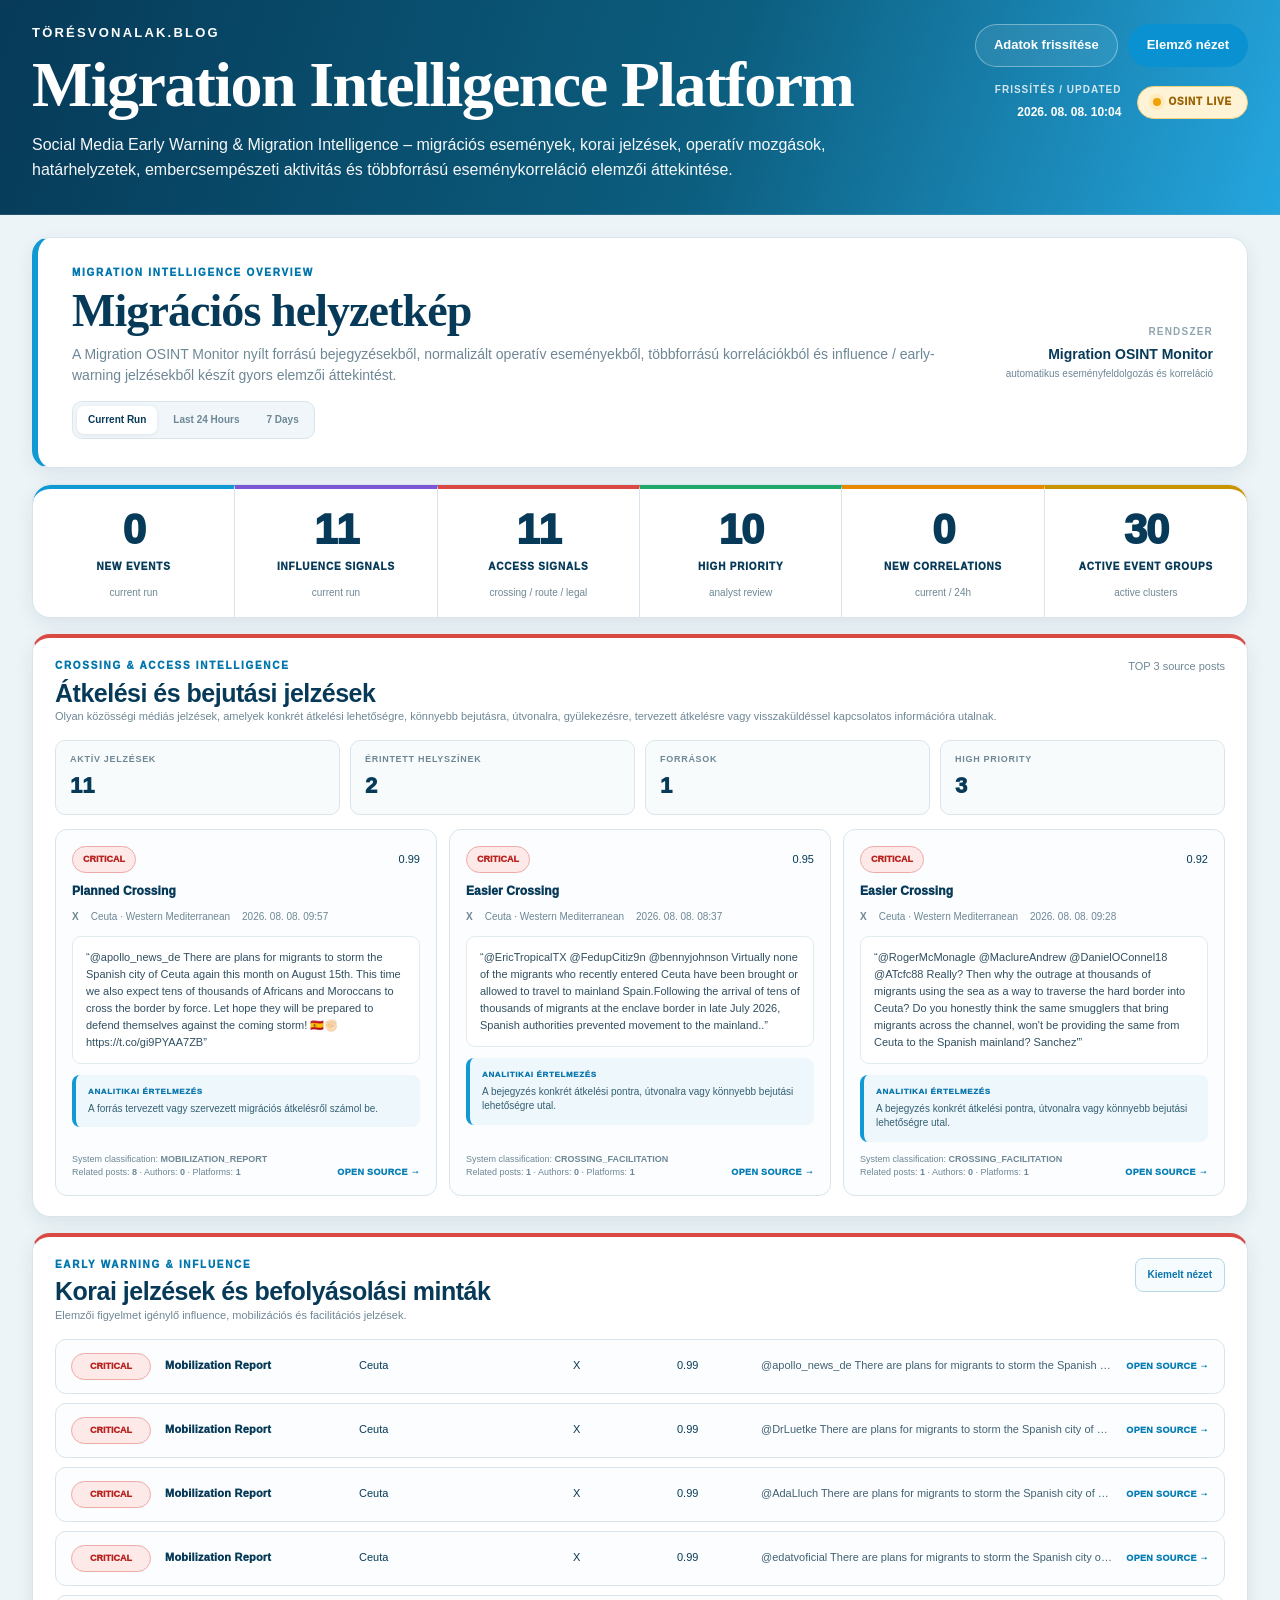
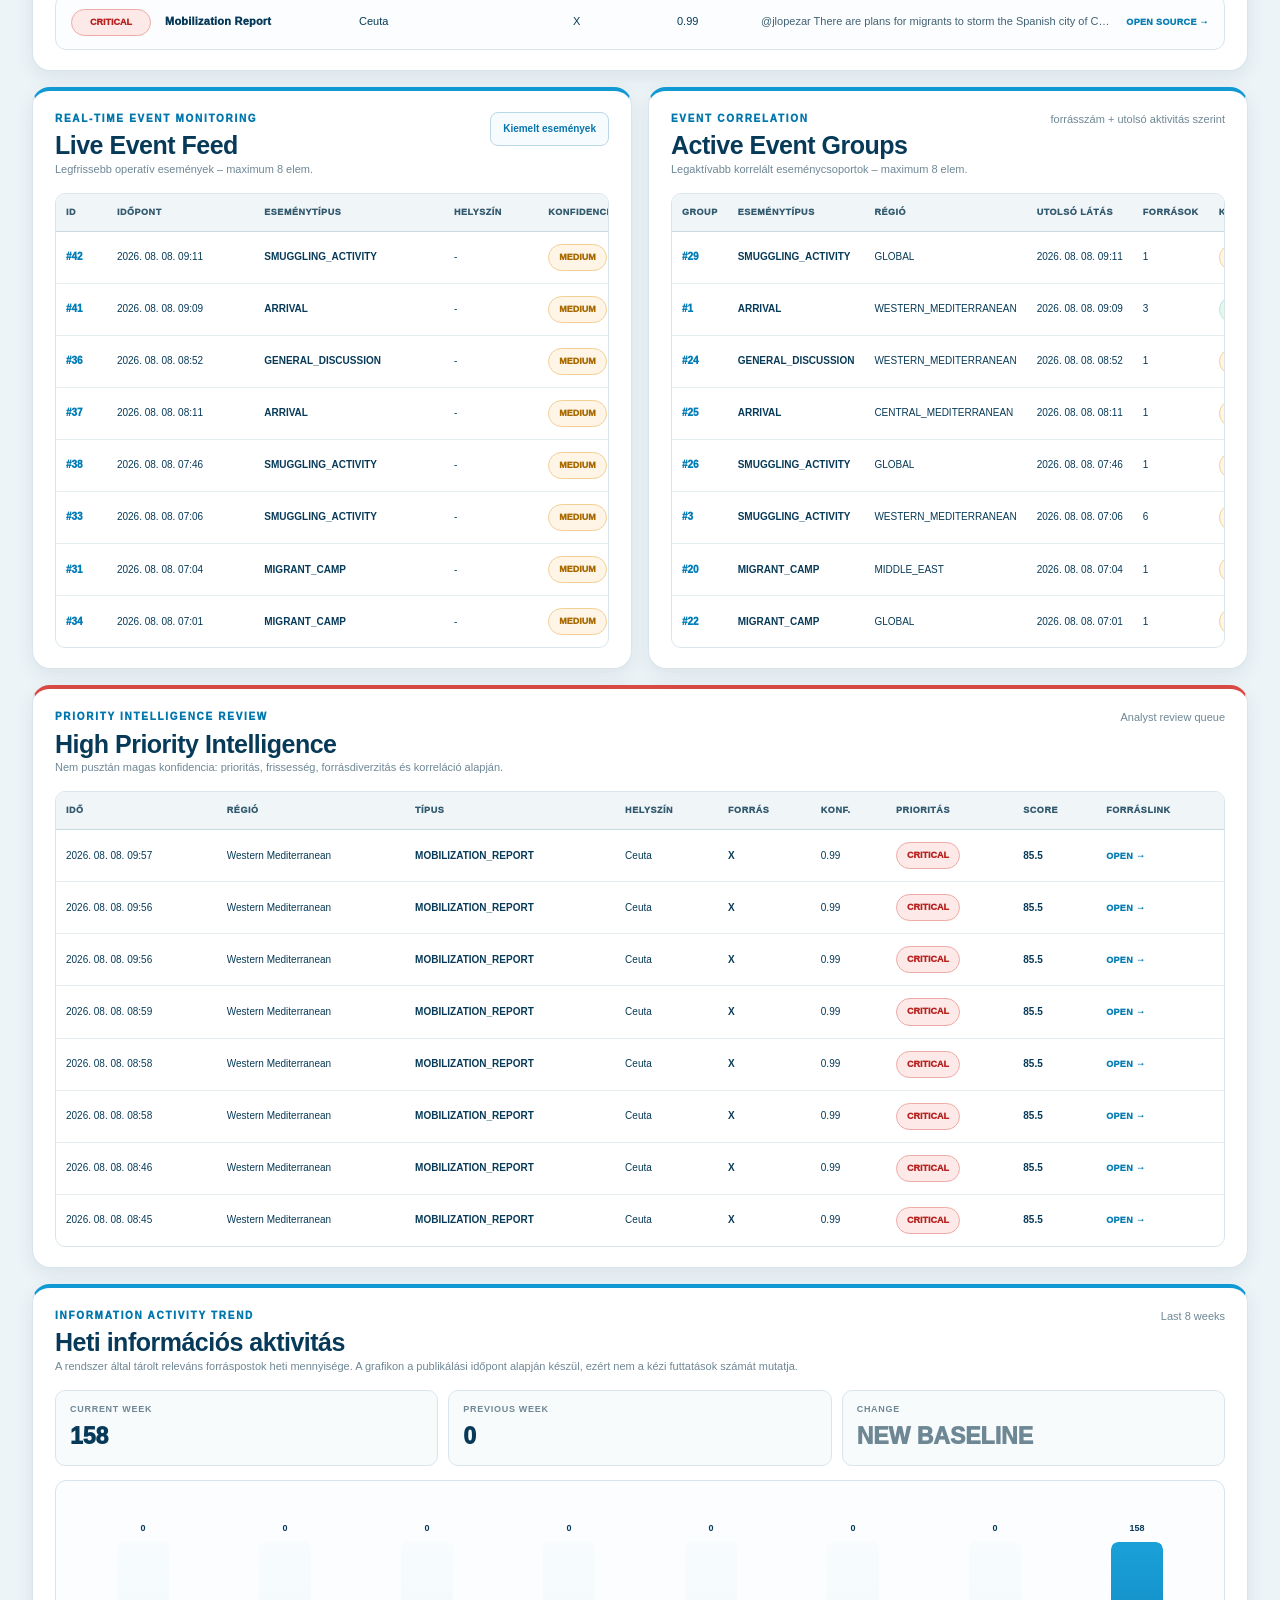
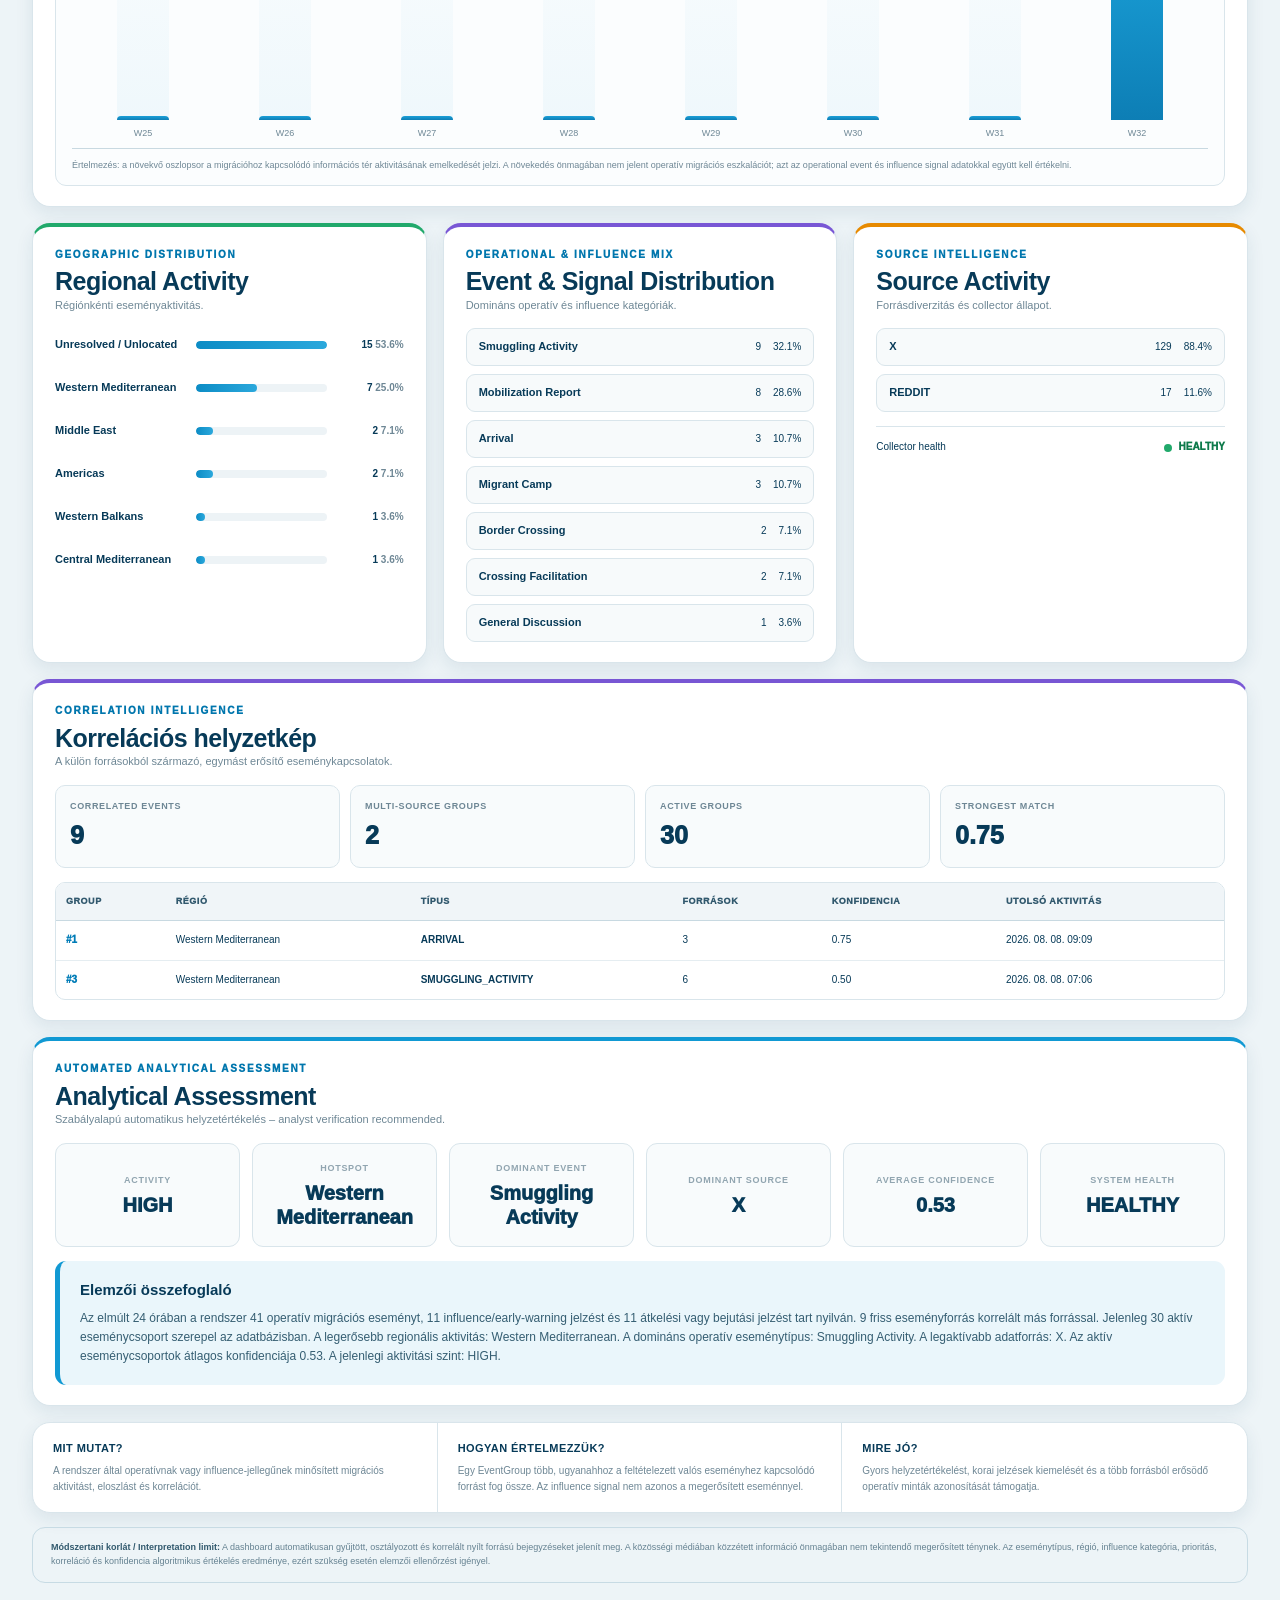
==== commit 5230ab40: "Update index.html" ====
--- a/index.html
+++ b/index.html
@@ -1689,20 +1689,29 @@
       );
 
       const influenceCount = first(
-        run,
-        ["influence_signals","influence_signals_detected"],
-        influence.length
+        kpis,
+        ["influence_narratives","influence_signals"],
+        first(
+          run,
+          ["influence_signals","influence_signals_detected"],
+          influence.length
+        )
       );
 
       const accessSignals = getAccessSignals(data);
 
-      const exportedPriority = safeArray(data.high_priority_intelligence);
-      const highPriority = exportedPriority.length
-        ? exportedPriority.filter(x => ["HIGH","CRITICAL"].includes(priorityFromItem(x))).length
-        : [
-            ...influence,
-            ...accessSignals
-          ].filter(x => ["HIGH","CRITICAL"].includes(priorityFromItem(x))).length;
+      const accessCount = first(
+        kpis,
+        ["access_signals"],
+        safeArray(first(data, ["crossing_access_narratives"], [])).length || accessSignals.length
+      );
+
+      const highPriority = first(
+        kpis,
+        ["high_priority"],
+        safeArray(data.high_priority_intelligence)
+          .filter(x => ["HIGH","CRITICAL"].includes(priorityFromItem(x))).length
+      );
 
       const correlations = first(
         run,
@@ -1716,38 +1725,51 @@
         safeArray(data.event_groups).length
       );
 
-      const sources = first(
-        kpis,
-        ["sources"],
-        deriveSources(data).length
-      );
-
       $("kpiNewEvents").textContent = newEvents ?? 0;
       $("kpiInfluence").textContent = influenceCount ?? 0;
-      $("kpiAccess").textContent = accessSignals.length;
-      $("kpiPriority").textContent = highPriority;
+      $("kpiAccess").textContent = accessCount ?? 0;
+      $("kpiPriority").textContent = highPriority ?? 0;
       $("kpiCorrelations").textContent = correlations ?? 0;
       $("kpiGroups").textContent = groups ?? 0;
     }
 
 
     function renderAccessSignals(data){
-      const signals = getAccessSignals(data);
-
-      $("accessActiveCount").textContent = signals.length;
+      const rawSignals = getAccessSignals(data);
+
+      const narratives = safeArray(
+        first(
+          data,
+          ["crossing_access_narratives","top_crossing_access_posts"],
+          []
+        )
+      );
+
+      const cards = narratives.length
+        ? narratives
+        : rawSignals.slice(0,3);
+
+      const kpis = data.kpis || {};
+
+      const rawCount = num(
+        first(kpis, ["access_signals_raw"], rawSignals.length),
+        rawSignals.length
+      );
+
+      $("accessActiveCount").textContent = rawCount;
 
       const locations = uniqueNonEmpty(
-        signals.map(item => {
+        rawSignals.map(item => {
           const loc = locationLabel(item);
           return loc === "—" ? null : loc;
         })
       );
 
       const sources = uniqueNonEmpty(
-        signals.map(item => first(item, ["source","source_name"], null))
+        rawSignals.map(item => first(item, ["source","source_name"], null))
       );
 
-      const highCount = signals.filter(item =>
+      const highCount = cards.filter(item =>
         ["HIGH","CRITICAL"].includes(priorityFromItem(item))
       ).length;
 
@@ -1757,28 +1779,15 @@
 
       const container = $("topAccessPosts");
 
-      if(!signals.length){
+      if(!cards.length){
         container.innerHTML = `
           <div class="empty-state" style="grid-column:1/-1">
-            A jelenlegi dashboard-data.json még nem tartalmaz konkrét crossing/access signal rekordokat.
-            Az exporter bővítése után itt automatikusan megjelenik a TOP 3 releváns forráspost.
+            Nincs megjeleníthető crossing/access narratíva a jelenlegi időablakban.
           </div>`;
         return;
       }
 
-      const rank = {CRITICAL:4,HIGH:3,MEDIUM:2,LOW:1};
-
-      const sorted = [...signals].sort((a,b)=>{
-        const pa = rank[priorityFromItem(a)] || 0;
-        const pb = rank[priorityFromItem(b)] || 0;
-        if(pb !== pa) return pb - pa;
-
-        const ca = num(first(a,["confidence","event_confidence"],0));
-        const cb = num(first(b,["confidence","event_confidence"],0));
-        return cb - ca;
-      }).slice(0,3);
-
-      container.innerHTML = sorted.map(item => {
+      container.innerHTML = cards.slice(0,3).map(item => {
         const priority = priorityFromItem(item);
         const type = first(item, ["primary_signal","signal_type","type"], "ACCESS_SIGNAL");
         const source = first(item, ["source","source_name"], "—");
@@ -1788,7 +1797,9 @@
         const conf = num(first(item, ["confidence","event_confidence"], 0));
         const excerpt = first(item, ["text_excerpt","excerpt","text","summary"], "—");
         const url = first(item, ["url","source_url"], null);
-        const relatedPosts = num(first(item, ["related_post_count","post_count","source_count","sources_count"], 1), 1);
+        const relatedPosts = num(first(item, ["related_posts_count"], 1), 1);
+        const independentAuthors = num(first(item, ["independent_author_count"], 0), 0);
+        const platformCount = num(first(item, ["platform_count"], 1), 1);
 
         const metaLocation = [location, region && region !== location ? humanize(region) : null]
           .filter(Boolean)
@@ -1821,7 +1832,9 @@
             <div class="post-card-footer">
               <div class="system-class">
                 System classification: <strong>${escapeHtml(String(type))}</strong><br>
-                Related posts: <strong>${relatedPosts}</strong>
+                Related posts: <strong>${relatedPosts}</strong> ·
+                Authors: <strong>${independentAuthors}</strong> ·
+                Platforms: <strong>${platformCount}</strong>
               </div>
               ${url
                 ? `<a class="source-link" href="${escapeAttr(url)}" target="_blank" rel="noopener">Open source →</a>`
@@ -1830,6 +1843,7 @@
           </article>`;
       }).join("");
     }
+
 
     function renderInformationHistory(data){
       const history = safeArray(
@@ -1889,7 +1903,14 @@
     }
 
     function renderWarnings(data){
-      const signals = getInfluenceSignals(data);
+      const narrativeSignals = safeArray(
+        first(data, ["influence_narratives"], [])
+      );
+
+      const signals = narrativeSignals.length
+        ? narrativeSignals
+        : getInfluenceSignals(data);
+
       const list = $("warningList");
 
       if(!signals.length){
@@ -1916,6 +1937,7 @@
         const conf = first(item, ["confidence","event_confidence"], 0);
         const summary = first(item, ["summary","text","text_excerpt","excerpt"], "—");
         const url = first(item, ["url","source_url"], null);
+        const relatedPosts = num(first(item, ["related_posts_count"], 1), 1);
 
         return `
           <div class="warning-item">
@@ -1924,7 +1946,7 @@
             <div class="warning-location">${humanize(location)}</div>
             <div class="warning-source">${source}</div>
             <div class="warning-confidence">${num(conf).toFixed(2)}</div>
-            <div class="warning-summary" title="${escapeHtml(summary)}">${escapeHtml(summary)}</div>
+            <div class="warning-summary" title="${escapeHtml(summary)}">${escapeHtml(summary)}${relatedPosts > 1 ? ` · ${relatedPosts} related posts` : ""}</div>
             ${url ? `<a class="source-link" href="${escapeAttr(url)}" target="_blank" rel="noopener">Open source →</a>` : `<span class="source-link">—</span>`}
           </div>`;
       }).join("");
@@ -2091,7 +2113,11 @@
 
         return `
           <div class="rank-row">
-            <div class="rank-name">${escapeHtml(humanize(r.name))}</div>
+            <div class="rank-name">${escapeHtml(
+              String(r.name).toUpperCase() === "GLOBAL"
+                ? "Unresolved / Unlocated"
+                : humanize(r.name)
+            )}</div>
             <div class="rank-bar"><div class="rank-fill" style="width:${width}%"></div></div>
             <div class="rank-value">${r.count} ${trendHtml}</div>
           </div>`;
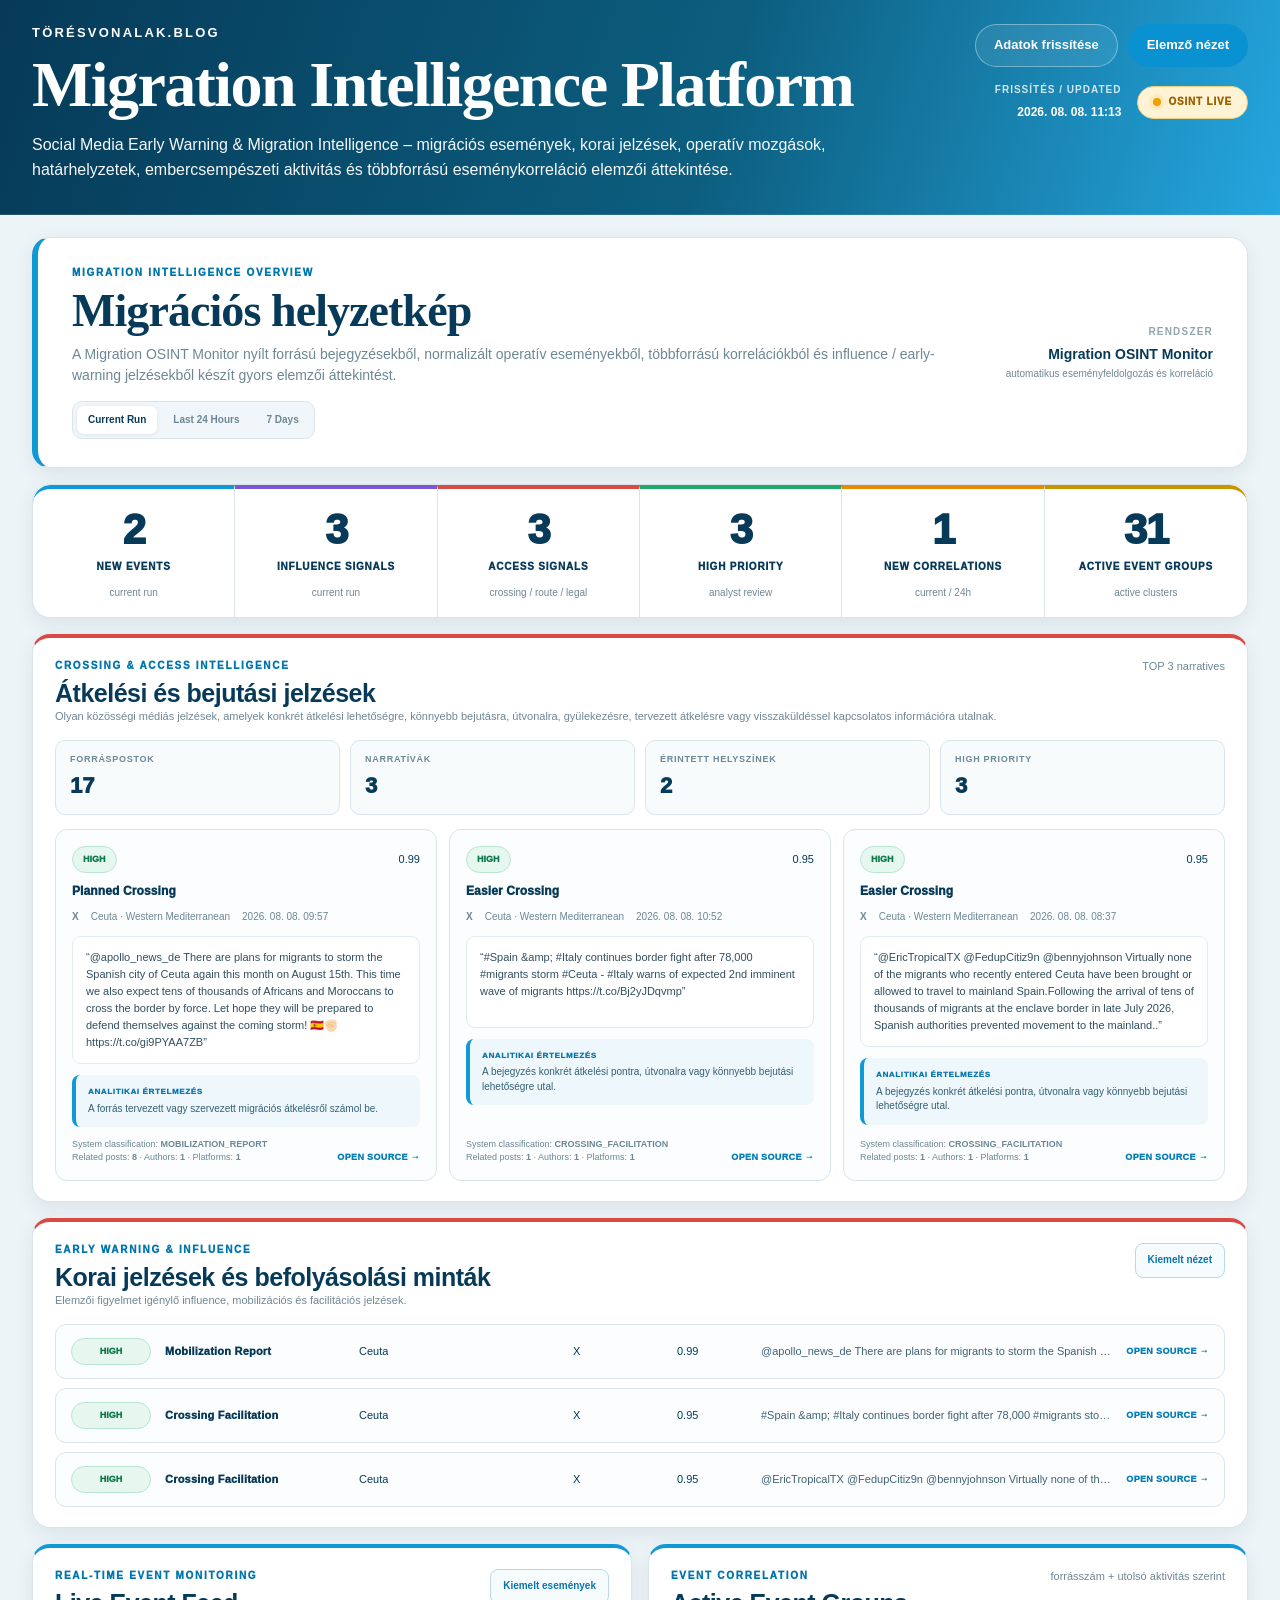
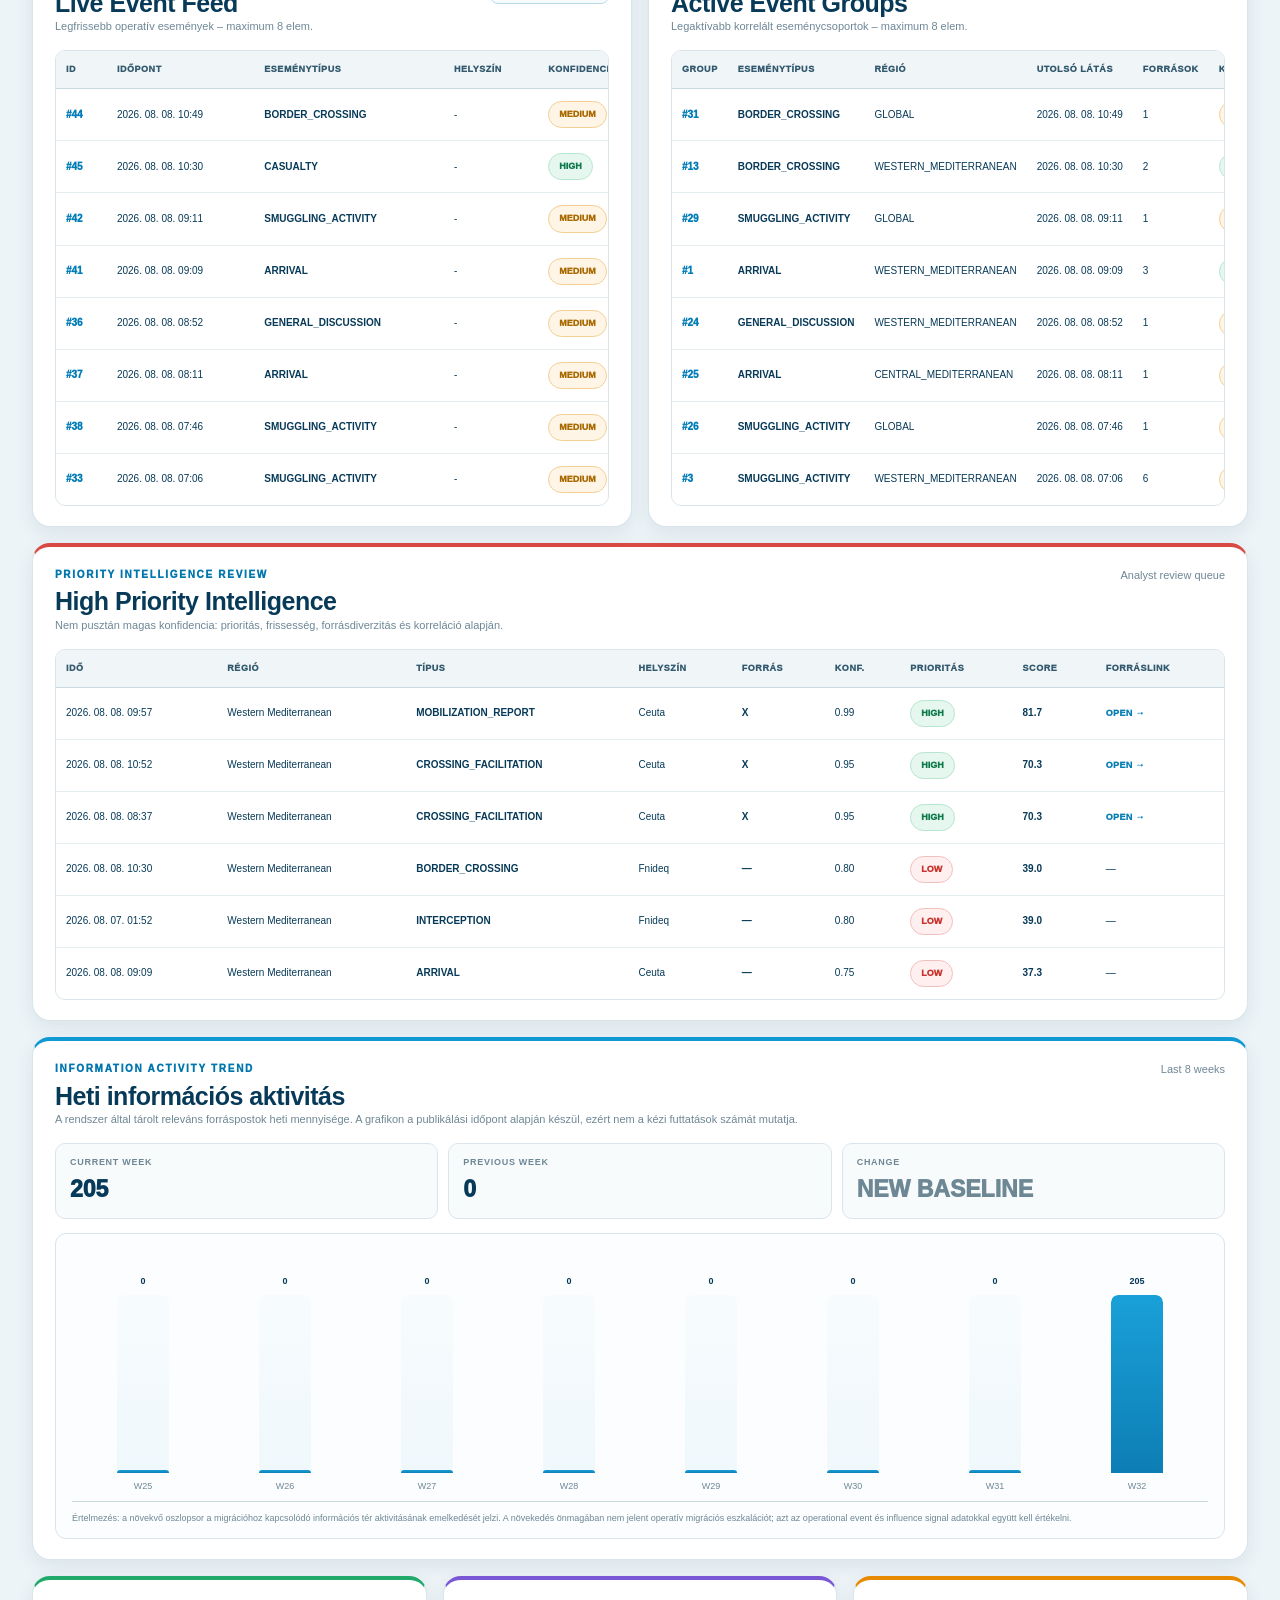
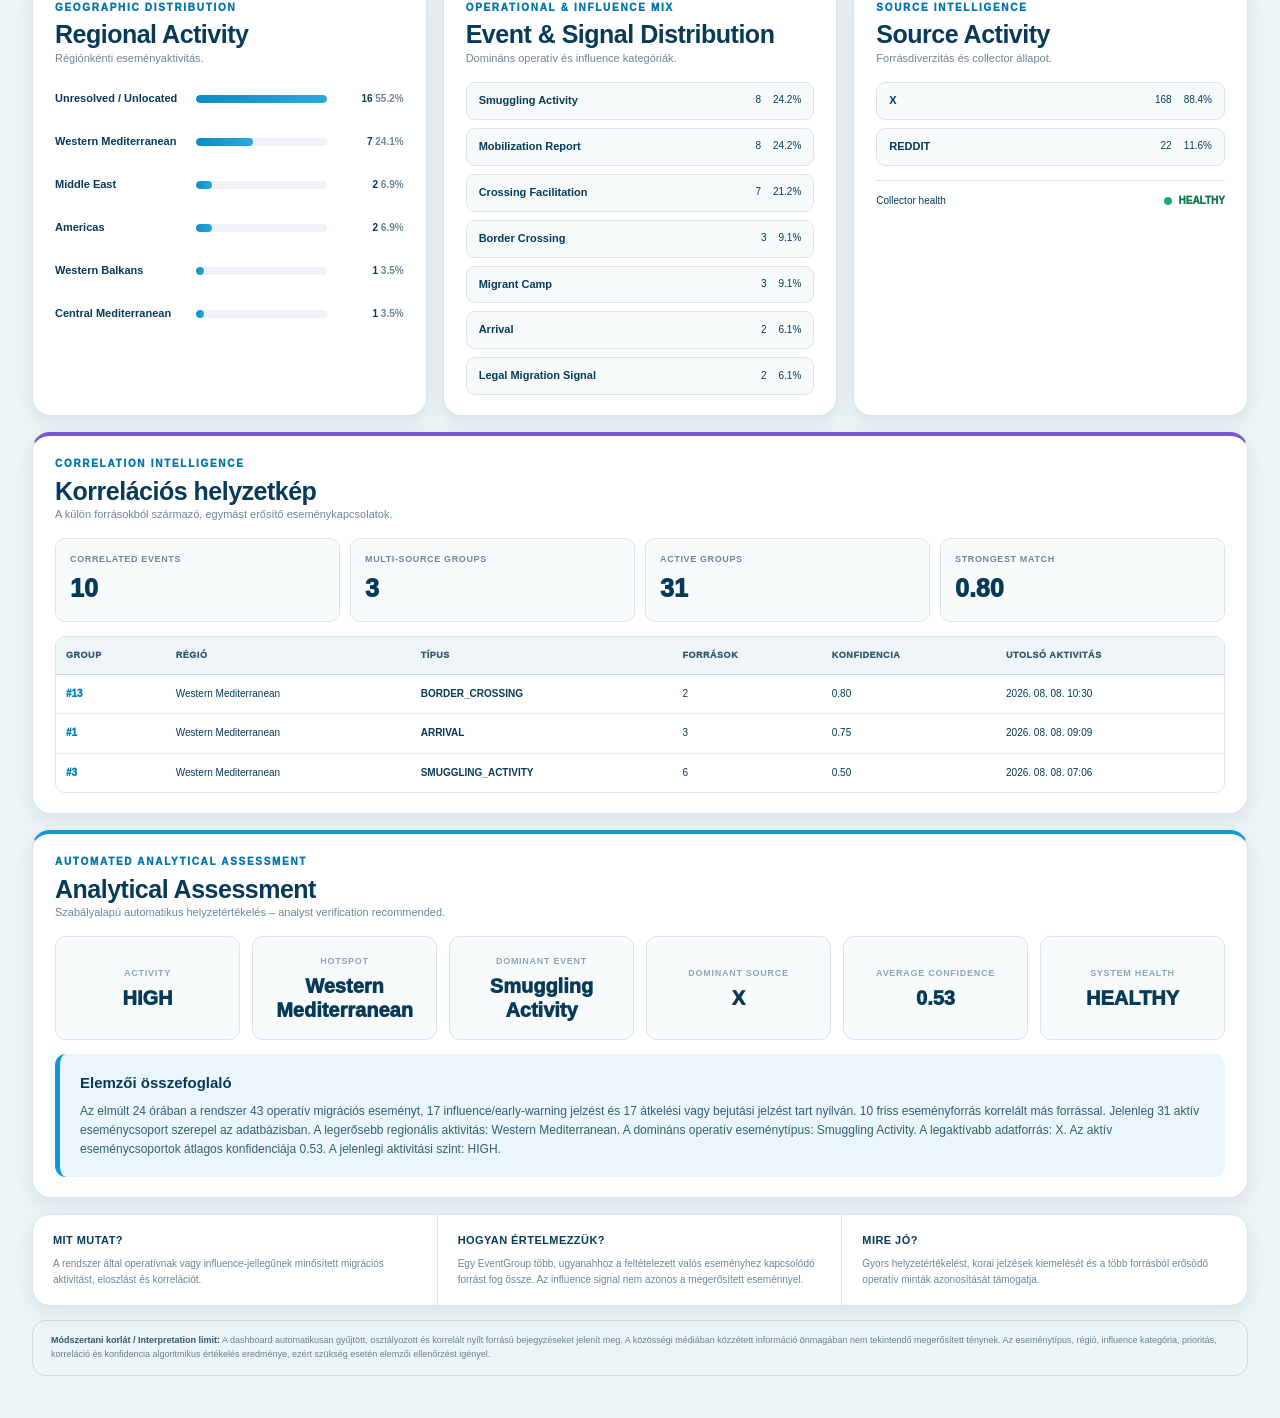
==== commit 3fdd1cca: "Update index.html" ====
--- a/index.html
+++ b/index.html
@@ -1173,21 +1173,21 @@
               útvonalra, gyülekezésre, tervezett átkelésre vagy visszaküldéssel kapcsolatos információra utalnak.
             </div>
           </div>
-          <span class="section-sub">TOP 3 source posts</span>
+          <span class="section-sub">TOP 3 narratives</span>
         </div>
 
         <div class="access-summary">
           <div class="access-summary-item">
-            <div class="label">Aktív jelzések</div>
-            <div class="value" id="accessActiveCount">—</div>
+            <div class="label">Forráspostok</div>
+            <div class="value" id="accessSourcePostsCount">—</div>
+          </div>
+          <div class="access-summary-item">
+            <div class="label">Narratívák</div>
+            <div class="value" id="accessNarrativesCount">—</div>
           </div>
           <div class="access-summary-item">
             <div class="label">Érintett helyszínek</div>
             <div class="value" id="accessLocationsCount">—</div>
-          </div>
-          <div class="access-summary-item">
-            <div class="label">Források</div>
-            <div class="value" id="accessSourcesCount">—</div>
           </div>
           <div class="access-summary-item">
             <div class="label">High priority</div>
@@ -1751,12 +1751,26 @@
 
       const kpis = data.kpis || {};
 
-      const rawCount = num(
-        first(kpis, ["access_signals_raw"], rawSignals.length),
+      const sourcePostCount = num(
+        first(
+          kpis,
+          ["access_source_posts","access_signals_raw"],
+          rawSignals.length
+        ),
         rawSignals.length
       );
 
-      $("accessActiveCount").textContent = rawCount;
+      const narrativeCount = num(
+        first(
+          kpis,
+          ["access_narratives","access_signals"],
+          narratives.length || cards.length
+        ),
+        narratives.length || cards.length
+      );
+
+      $("accessSourcePostsCount").textContent = sourcePostCount;
+      $("accessNarrativesCount").textContent = narrativeCount;
 
       const locations = uniqueNonEmpty(
         rawSignals.map(item => {
@@ -1765,16 +1779,11 @@
         })
       );
 
-      const sources = uniqueNonEmpty(
-        rawSignals.map(item => first(item, ["source","source_name"], null))
-      );
-
       const highCount = cards.filter(item =>
         ["HIGH","CRITICAL"].includes(priorityFromItem(item))
       ).length;
 
       $("accessLocationsCount").textContent = locations.length;
-      $("accessSourcesCount").textContent = sources.length;
       $("accessHighCount").textContent = highCount;
 
       const container = $("topAccessPosts");
@@ -1843,7 +1852,6 @@
           </article>`;
       }).join("");
     }
-
 
     function renderInformationHistory(data){
       const history = safeArray(
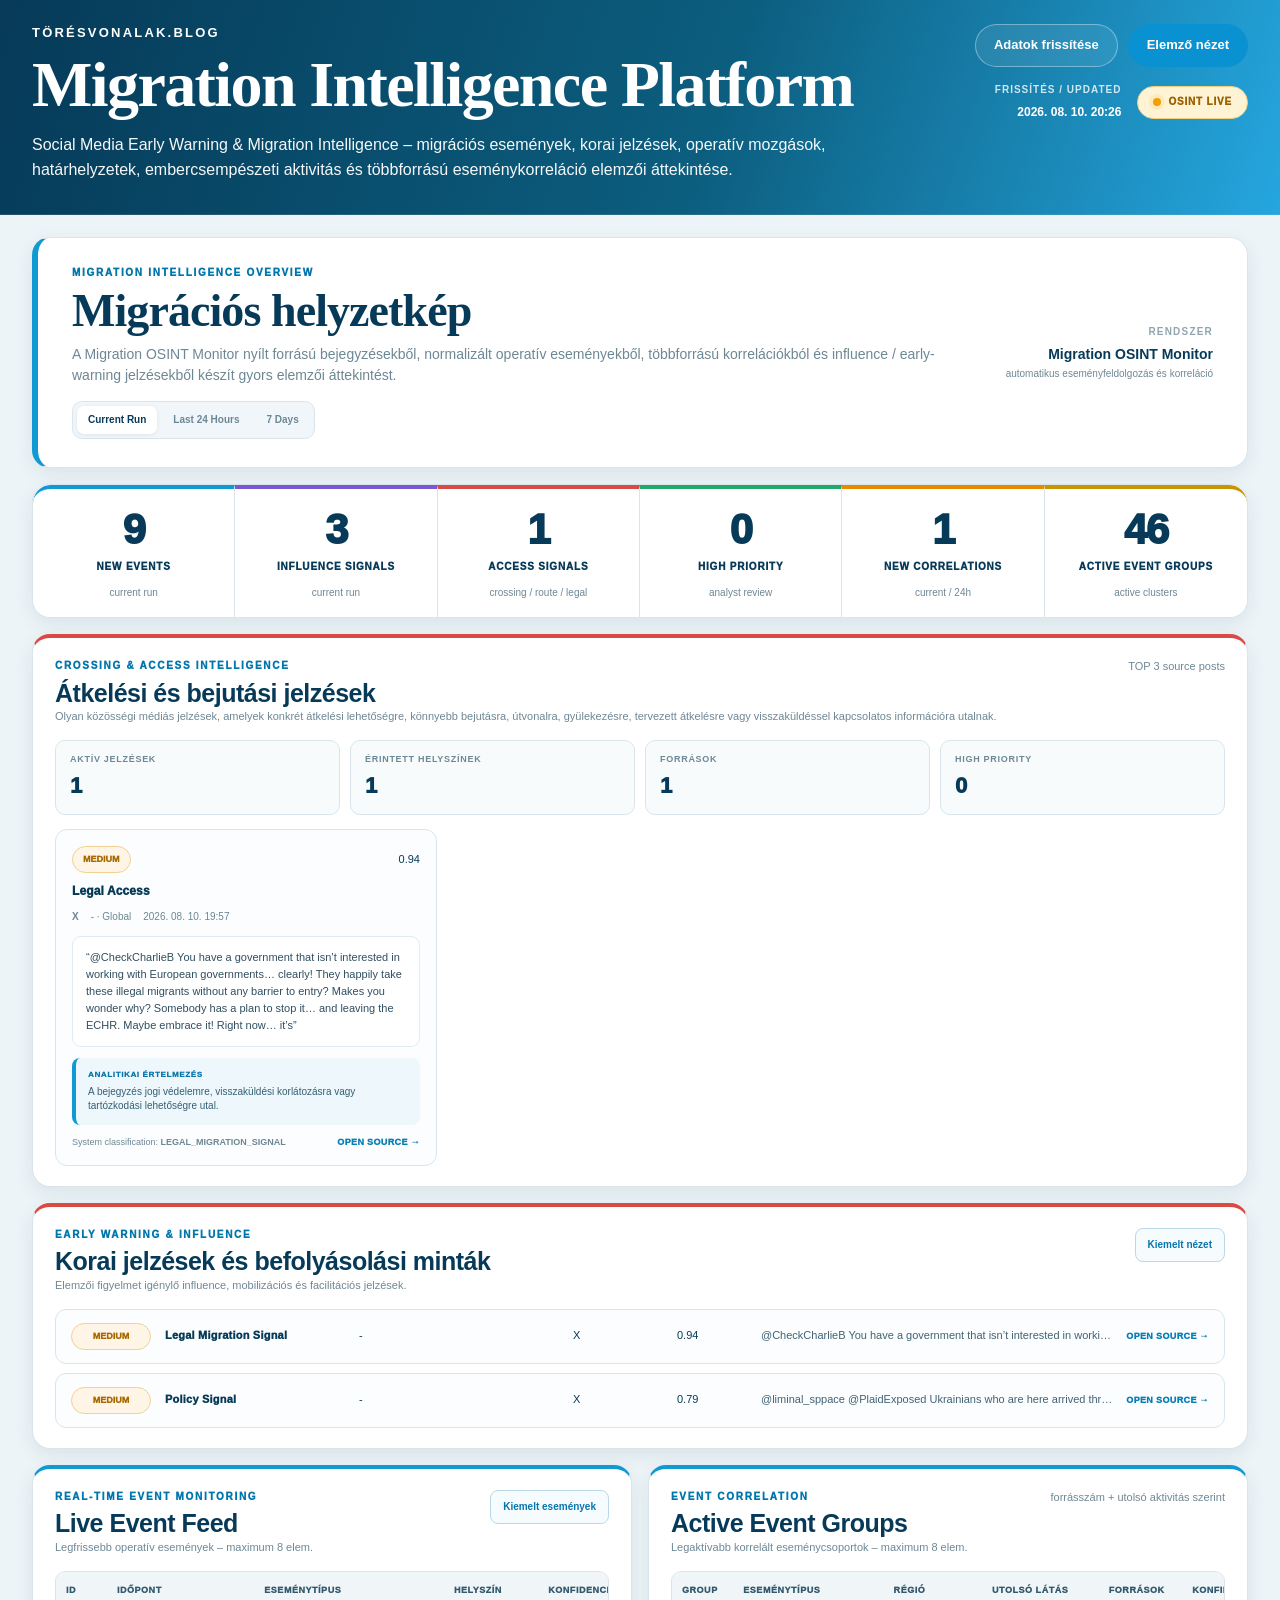
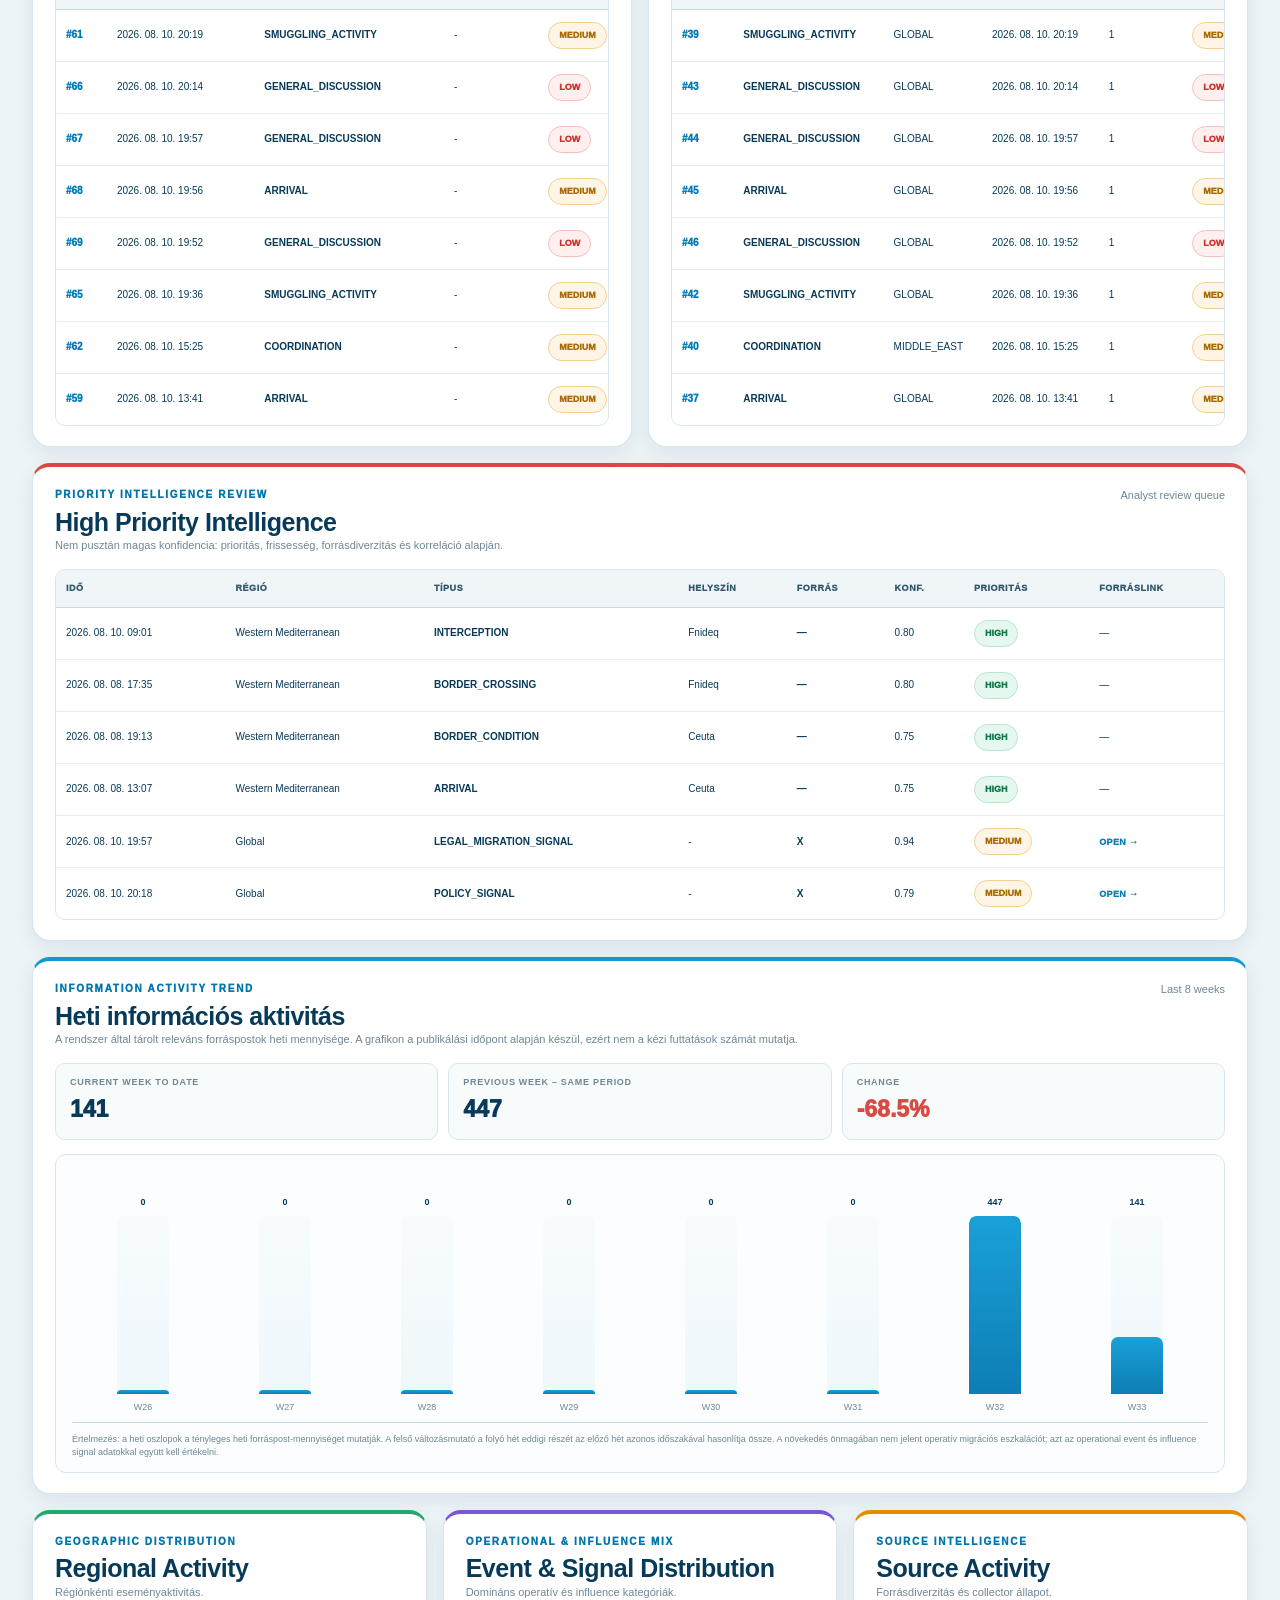
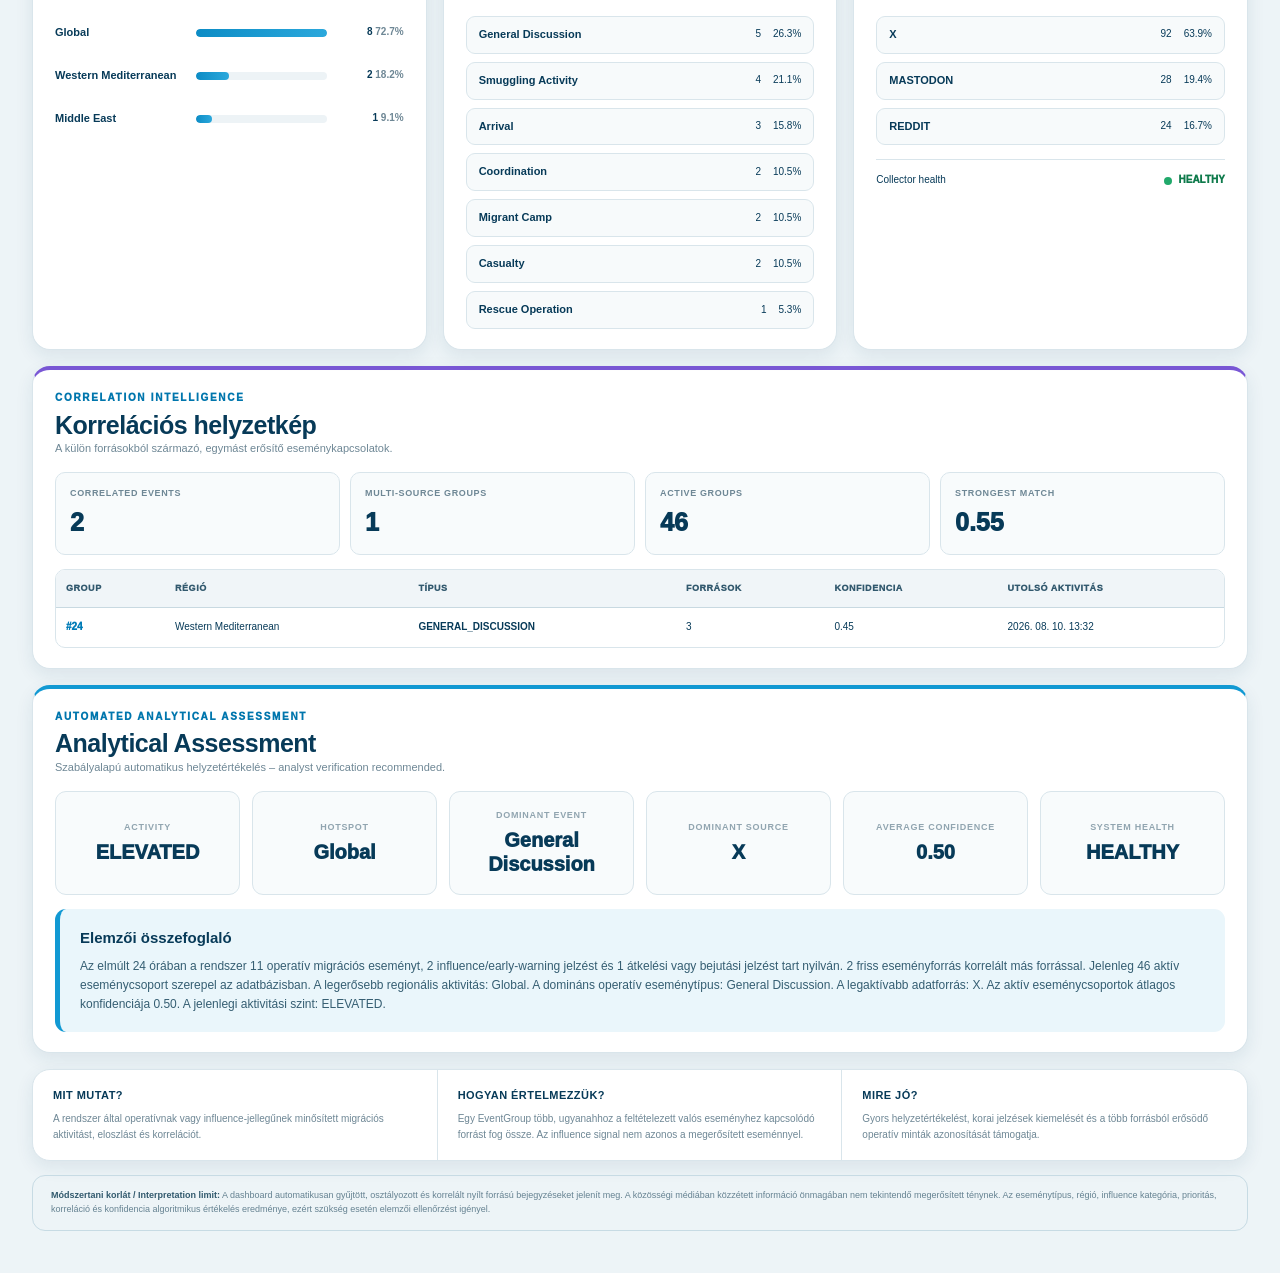
==== commit c3eee56d: "Update index.html" ====
--- a/index.html
+++ b/index.html
@@ -1173,21 +1173,21 @@
               útvonalra, gyülekezésre, tervezett átkelésre vagy visszaküldéssel kapcsolatos információra utalnak.
             </div>
           </div>
-          <span class="section-sub">TOP 3 narratives</span>
+          <span class="section-sub">TOP 3 source posts</span>
         </div>
 
         <div class="access-summary">
           <div class="access-summary-item">
-            <div class="label">Forráspostok</div>
-            <div class="value" id="accessSourcePostsCount">—</div>
-          </div>
-          <div class="access-summary-item">
-            <div class="label">Narratívák</div>
-            <div class="value" id="accessNarrativesCount">—</div>
+            <div class="label">Aktív jelzések</div>
+            <div class="value" id="accessActiveCount">—</div>
           </div>
           <div class="access-summary-item">
             <div class="label">Érintett helyszínek</div>
             <div class="value" id="accessLocationsCount">—</div>
+          </div>
+          <div class="access-summary-item">
+            <div class="label">Források</div>
+            <div class="value" id="accessSourcesCount">—</div>
           </div>
           <div class="access-summary-item">
             <div class="label">High priority</div>
@@ -1290,7 +1290,6 @@
                 <th>Forrás</th>
                 <th>Konf.</th>
                 <th>Prioritás</th>
-                <th>Score</th>
                 <th>Forráslink</th>
               </tr>
             </thead>
@@ -1315,11 +1314,11 @@
 
         <div class="history-kpis">
           <div class="history-kpi">
-            <div class="label">Current week</div>
+            <div class="label">Current week to date</div>
             <div class="value" id="historyCurrent">—</div>
           </div>
           <div class="history-kpi">
-            <div class="label">Previous week</div>
+            <div class="label">Previous week – same period</div>
             <div class="value" id="historyPrevious">—</div>
           </div>
           <div class="history-kpi">
@@ -1331,7 +1330,7 @@
         <div class="history-chart-wrap">
           <div class="history-chart" id="historyChart"></div>
           <div class="history-note">
-            Értelmezés: a növekvő oszlopsor a migrációhoz kapcsolódó információs tér aktivitásának emelkedését jelzi.
+            Értelmezés: a heti oszlopok a tényleges heti forráspost-mennyiséget mutatják. A felső változásmutató a folyó hét eddigi részét az előző hét azonos időszakával hasonlítja össze.
             A növekedés önmagában nem jelent operatív migrációs eszkalációt; azt az operational event és influence signal adatokkal együtt kell értékelni.
           </div>
         </div>
@@ -1550,7 +1549,7 @@
     }
 
     function priorityFromItem(item){
-      const explicit = first(item, ["analyst_priority","priority","priority_level","severity"]);
+      const explicit = first(item, ["priority","priority_level","severity"]);
       if(explicit) return String(explicit).toUpperCase();
 
       const conf = num(first(item, ["confidence","event_confidence","average_confidence"]), 0);
@@ -1689,29 +1688,17 @@
       );
 
       const influenceCount = first(
-        kpis,
-        ["influence_narratives","influence_signals"],
-        first(
-          run,
-          ["influence_signals","influence_signals_detected"],
-          influence.length
-        )
+        run,
+        ["influence_signals","influence_signals_detected"],
+        influence.length
       );
 
       const accessSignals = getAccessSignals(data);
 
-      const accessCount = first(
-        kpis,
-        ["access_signals"],
-        safeArray(first(data, ["crossing_access_narratives"], [])).length || accessSignals.length
-      );
-
-      const highPriority = first(
-        kpis,
-        ["high_priority"],
-        safeArray(data.high_priority_intelligence)
-          .filter(x => ["HIGH","CRITICAL"].includes(priorityFromItem(x))).length
-      );
+      const highPriority = [
+        ...influence,
+        ...accessSignals
+      ].filter(x => ["HIGH","CRITICAL"].includes(priorityFromItem(x))).length;
 
       const correlations = first(
         run,
@@ -1725,78 +1712,69 @@
         safeArray(data.event_groups).length
       );
 
+      const sources = first(
+        kpis,
+        ["sources"],
+        deriveSources(data).length
+      );
+
       $("kpiNewEvents").textContent = newEvents ?? 0;
       $("kpiInfluence").textContent = influenceCount ?? 0;
-      $("kpiAccess").textContent = accessCount ?? 0;
-      $("kpiPriority").textContent = highPriority ?? 0;
+      $("kpiAccess").textContent = accessSignals.length;
+      $("kpiPriority").textContent = highPriority;
       $("kpiCorrelations").textContent = correlations ?? 0;
       $("kpiGroups").textContent = groups ?? 0;
     }
 
 
     function renderAccessSignals(data){
-      const rawSignals = getAccessSignals(data);
-
-      const narratives = safeArray(
-        first(
-          data,
-          ["crossing_access_narratives","top_crossing_access_posts"],
-          []
-        )
-      );
-
-      const cards = narratives.length
-        ? narratives
-        : rawSignals.slice(0,3);
-
-      const kpis = data.kpis || {};
-
-      const sourcePostCount = num(
-        first(
-          kpis,
-          ["access_source_posts","access_signals_raw"],
-          rawSignals.length
-        ),
-        rawSignals.length
-      );
-
-      const narrativeCount = num(
-        first(
-          kpis,
-          ["access_narratives","access_signals"],
-          narratives.length || cards.length
-        ),
-        narratives.length || cards.length
-      );
-
-      $("accessSourcePostsCount").textContent = sourcePostCount;
-      $("accessNarrativesCount").textContent = narrativeCount;
+      const signals = getAccessSignals(data);
+
+      $("accessActiveCount").textContent = signals.length;
 
       const locations = uniqueNonEmpty(
-        rawSignals.map(item => {
+        signals.map(item => {
           const loc = locationLabel(item);
           return loc === "—" ? null : loc;
         })
       );
 
-      const highCount = cards.filter(item =>
+      const sources = uniqueNonEmpty(
+        signals.map(item => first(item, ["source","source_name"], null))
+      );
+
+      const highCount = signals.filter(item =>
         ["HIGH","CRITICAL"].includes(priorityFromItem(item))
       ).length;
 
       $("accessLocationsCount").textContent = locations.length;
+      $("accessSourcesCount").textContent = sources.length;
       $("accessHighCount").textContent = highCount;
 
       const container = $("topAccessPosts");
 
-      if(!cards.length){
+      if(!signals.length){
         container.innerHTML = `
           <div class="empty-state" style="grid-column:1/-1">
-            Nincs megjeleníthető crossing/access narratíva a jelenlegi időablakban.
+            A jelenlegi dashboard-data.json még nem tartalmaz konkrét crossing/access signal rekordokat.
+            Az exporter bővítése után itt automatikusan megjelenik a TOP 3 releváns forráspost.
           </div>`;
         return;
       }
 
-      container.innerHTML = cards.slice(0,3).map(item => {
+      const rank = {CRITICAL:4,HIGH:3,MEDIUM:2,LOW:1};
+
+      const sorted = [...signals].sort((a,b)=>{
+        const pa = rank[priorityFromItem(a)] || 0;
+        const pb = rank[priorityFromItem(b)] || 0;
+        if(pb !== pa) return pb - pa;
+
+        const ca = num(first(a,["confidence","event_confidence"],0));
+        const cb = num(first(b,["confidence","event_confidence"],0));
+        return cb - ca;
+      }).slice(0,3);
+
+      container.innerHTML = sorted.map(item => {
         const priority = priorityFromItem(item);
         const type = first(item, ["primary_signal","signal_type","type"], "ACCESS_SIGNAL");
         const source = first(item, ["source","source_name"], "—");
@@ -1806,9 +1784,6 @@
         const conf = num(first(item, ["confidence","event_confidence"], 0));
         const excerpt = first(item, ["text_excerpt","excerpt","text","summary"], "—");
         const url = first(item, ["url","source_url"], null);
-        const relatedPosts = num(first(item, ["related_posts_count"], 1), 1);
-        const independentAuthors = num(first(item, ["independent_author_count"], 0), 0);
-        const platformCount = num(first(item, ["platform_count"], 1), 1);
 
         const metaLocation = [location, region && region !== location ? humanize(region) : null]
           .filter(Boolean)
@@ -1840,10 +1815,7 @@
 
             <div class="post-card-footer">
               <div class="system-class">
-                System classification: <strong>${escapeHtml(String(type))}</strong><br>
-                Related posts: <strong>${relatedPosts}</strong> ·
-                Authors: <strong>${independentAuthors}</strong> ·
-                Platforms: <strong>${platformCount}</strong>
+                System classification: <strong>${escapeHtml(String(type))}</strong>
               </div>
               ${url
                 ? `<a class="source-link" href="${escapeAttr(url)}" target="_blank" rel="noopener">Open source →</a>`
@@ -1878,22 +1850,16 @@
 
       const current = rows.at(-1)?.count || 0;
       const previous = rows.at(-2)?.count || 0;
-      const hasPreviousBaseline = previous > 0;
-      const change = hasPreviousBaseline
+      const change = previous > 0
         ? ((current - previous) / previous) * 100
-        : null;
+        : (current > 0 ? 100 : 0);
 
       $("historyCurrent").textContent = current;
       $("historyPrevious").textContent = previous;
 
       const changeEl = $("historyChange");
-      if(change === null){
-        changeEl.textContent = current > 0 ? "NEW BASELINE" : "—";
-        changeEl.className = "value trend-flat";
-      }else{
-        changeEl.textContent = `${change >= 0 ? "+" : ""}${change.toFixed(1)}%`;
-        changeEl.className = `value ${change > 0 ? "trend-up" : change < 0 ? "trend-down" : "trend-flat"}`;
-      }
+      changeEl.textContent = `${change >= 0 ? "+" : ""}${change.toFixed(1)}%`;
+      changeEl.className = `value ${change > 0 ? "trend-up" : change < 0 ? "trend-down" : "trend-flat"}`;
 
       const max = Math.max(...rows.map(r => r.count), 1);
 
@@ -1911,14 +1877,7 @@
     }
 
     function renderWarnings(data){
-      const narrativeSignals = safeArray(
-        first(data, ["influence_narratives"], [])
-      );
-
-      const signals = narrativeSignals.length
-        ? narrativeSignals
-        : getInfluenceSignals(data);
-
+      const signals = getInfluenceSignals(data);
       const list = $("warningList");
 
       if(!signals.length){
@@ -1945,7 +1904,6 @@
         const conf = first(item, ["confidence","event_confidence"], 0);
         const summary = first(item, ["summary","text","text_excerpt","excerpt"], "—");
         const url = first(item, ["url","source_url"], null);
-        const relatedPosts = num(first(item, ["related_posts_count"], 1), 1);
 
         return `
           <div class="warning-item">
@@ -1954,7 +1912,7 @@
             <div class="warning-location">${humanize(location)}</div>
             <div class="warning-source">${source}</div>
             <div class="warning-confidence">${num(conf).toFixed(2)}</div>
-            <div class="warning-summary" title="${escapeHtml(summary)}">${escapeHtml(summary)}${relatedPosts > 1 ? ` · ${relatedPosts} related posts` : ""}</div>
+            <div class="warning-summary" title="${escapeHtml(summary)}">${escapeHtml(summary)}</div>
             ${url ? `<a class="source-link" href="${escapeAttr(url)}" target="_blank" rel="noopener">Open source →</a>` : `<span class="source-link">—</span>`}
           </div>`;
       }).join("");
@@ -2021,55 +1979,41 @@
     }
 
     function renderPriority(data){
-      // Prefer the exporter-built analyst queue. This preserves backend
-      // ranking (analyst_priority + priority_score) instead of rebuilding
-      // a different order in the browser.
-      const exported = safeArray(data.high_priority_intelligence);
-
-      let rows;
-      if(exported.length){
-        rows = [...exported].sort((a,b) => {
-          const scoreA = num(first(a,["priority_score"],0));
-          const scoreB = num(first(b,["priority_score"],0));
-          if(scoreB !== scoreA) return scoreB - scoreA;
-          const rank = {CRITICAL:4,HIGH:3,MEDIUM:2,LOW:1};
-          return (rank[priorityFromItem(b)]||0) - (rank[priorityFromItem(a)]||0);
-        }).slice(0,8);
-      }else{
-        const influence = getInfluenceSignals(data);
-        const events = safeArray(data.high_confidence_events).length
-          ? safeArray(data.high_confidence_events)
-          : safeArray(data.live_events);
-        const merged = [
-          ...influence.map(x => ({...x, __kind:"signal"})),
-          ...events.map(x => ({...x, __kind:"event"}))
-        ];
-        const rank = {CRITICAL:4,HIGH:3,MEDIUM:2,LOW:1};
-        merged.sort((a,b) => {
-          const pa = rank[priorityFromItem(a)] || 0;
-          const pb = rank[priorityFromItem(b)] || 0;
-          if(pb !== pa) return pb-pa;
-          return num(first(b,["confidence","event_confidence"],0)) - num(first(a,["confidence","event_confidence"],0));
-        });
-        rows = merged.slice(0,8);
-      }
-
+      const influence = getInfluenceSignals(data);
+      const events = safeArray(data.high_confidence_events).length
+        ? safeArray(data.high_confidence_events)
+        : safeArray(data.live_events);
+
+      const merged = [
+        ...influence.map(x => ({...x, __kind:"signal"})),
+        ...events.map(x => ({...x, __kind:"event"}))
+      ];
+
+      const rank = {CRITICAL:4,HIGH:3,MEDIUM:2,LOW:1};
+
+      merged.sort((a,b) => {
+        const pa = rank[priorityFromItem(a)] || 0;
+        const pb = rank[priorityFromItem(b)] || 0;
+        if(pb !== pa) return pb-pa;
+        return num(first(b,["confidence","event_confidence"],0)) - num(first(a,["confidence","event_confidence"],0));
+      });
+
+      const rows = merged.slice(0,8);
       const body = $("priorityBody");
+
       if(!rows.length){
-        body.innerHTML = `<tr><td colspan="9">Nincs kiemelt elem.</td></tr>`;
+        body.innerHTML = `<tr><td colspan="8">Nincs kiemelt elem.</td></tr>`;
         return;
       }
 
       body.innerHTML = rows.map(item => {
-        const time = first(item, ["published_at","last_seen","created_at","timestamp"], null);
+        const time = first(item, ["published_at","last_seen","created_at"], null);
         const region = first(item, ["primary_region","region"], "GLOBAL");
         const type = first(item, ["primary_signal","signal_type","event_type","type"], "—");
         const location = locationLabel(item);
         const source = first(item, ["source","source_name"], "—");
         const conf = num(first(item, ["confidence","event_confidence","average_confidence"], 0));
         const priority = priorityFromItem(item);
-        const scoreRaw = first(item, ["priority_score"], null);
-        const score = scoreRaw === null ? "—" : num(scoreRaw).toFixed(1);
         const url = first(item, ["url","source_url"], null);
 
         return `
@@ -2081,7 +2025,6 @@
             <td><strong>${escapeHtml(String(source))}</strong></td>
             <td>${conf.toFixed(2)}</td>
             <td><span class="priority-badge ${priorityClass(priority)}">${priority}</span></td>
-            <td><strong>${escapeHtml(score)}</strong></td>
             <td>${url ? `<a class="source-link" href="${escapeAttr(url)}" target="_blank" rel="noopener">Open →</a>` : "—"}</td>
           </tr>`;
       }).join("");
@@ -2121,11 +2064,7 @@
 
         return `
           <div class="rank-row">
-            <div class="rank-name">${escapeHtml(
-              String(r.name).toUpperCase() === "GLOBAL"
-                ? "Unresolved / Unlocated"
-                : humanize(r.name)
-            )}</div>
+            <div class="rank-name">${escapeHtml(humanize(r.name))}</div>
             <div class="rank-bar"><div class="rank-fill" style="width:${width}%"></div></div>
             <div class="rank-value">${r.count} ${trendHtml}</div>
           </div>`;
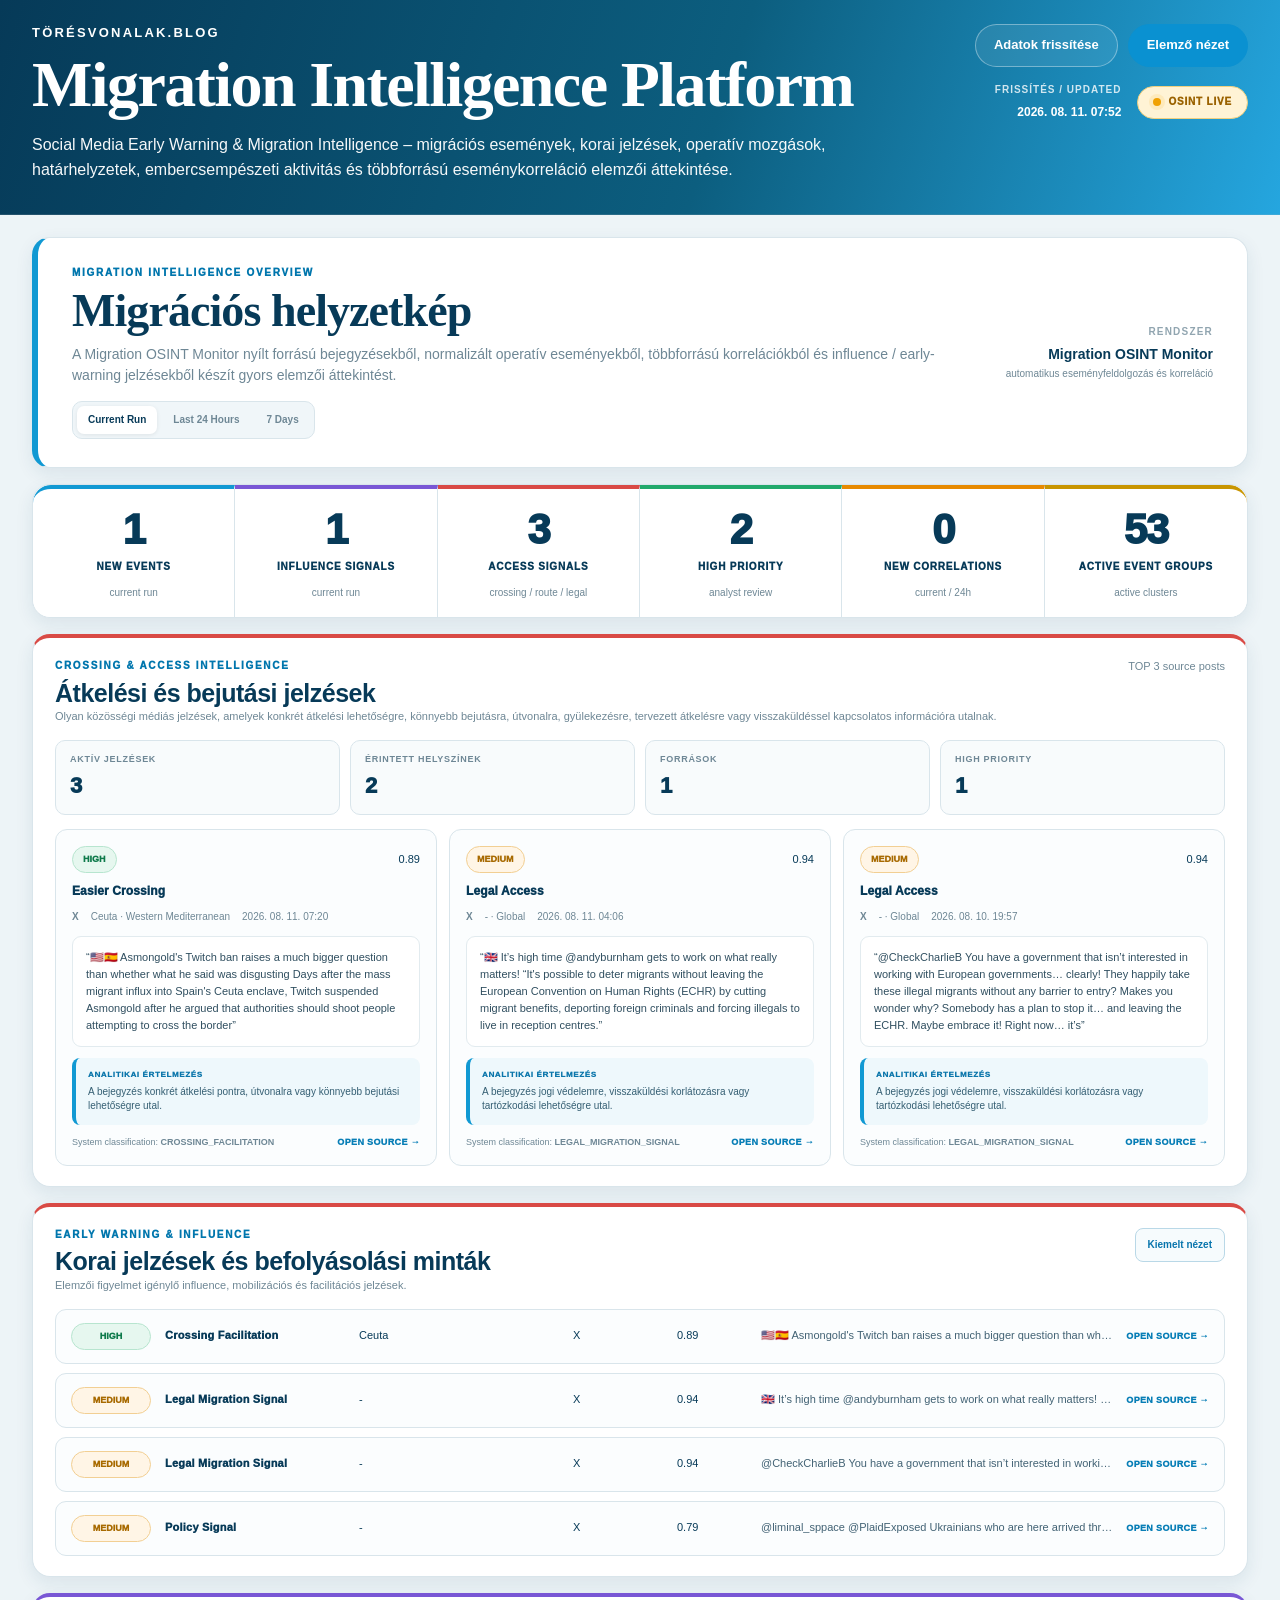
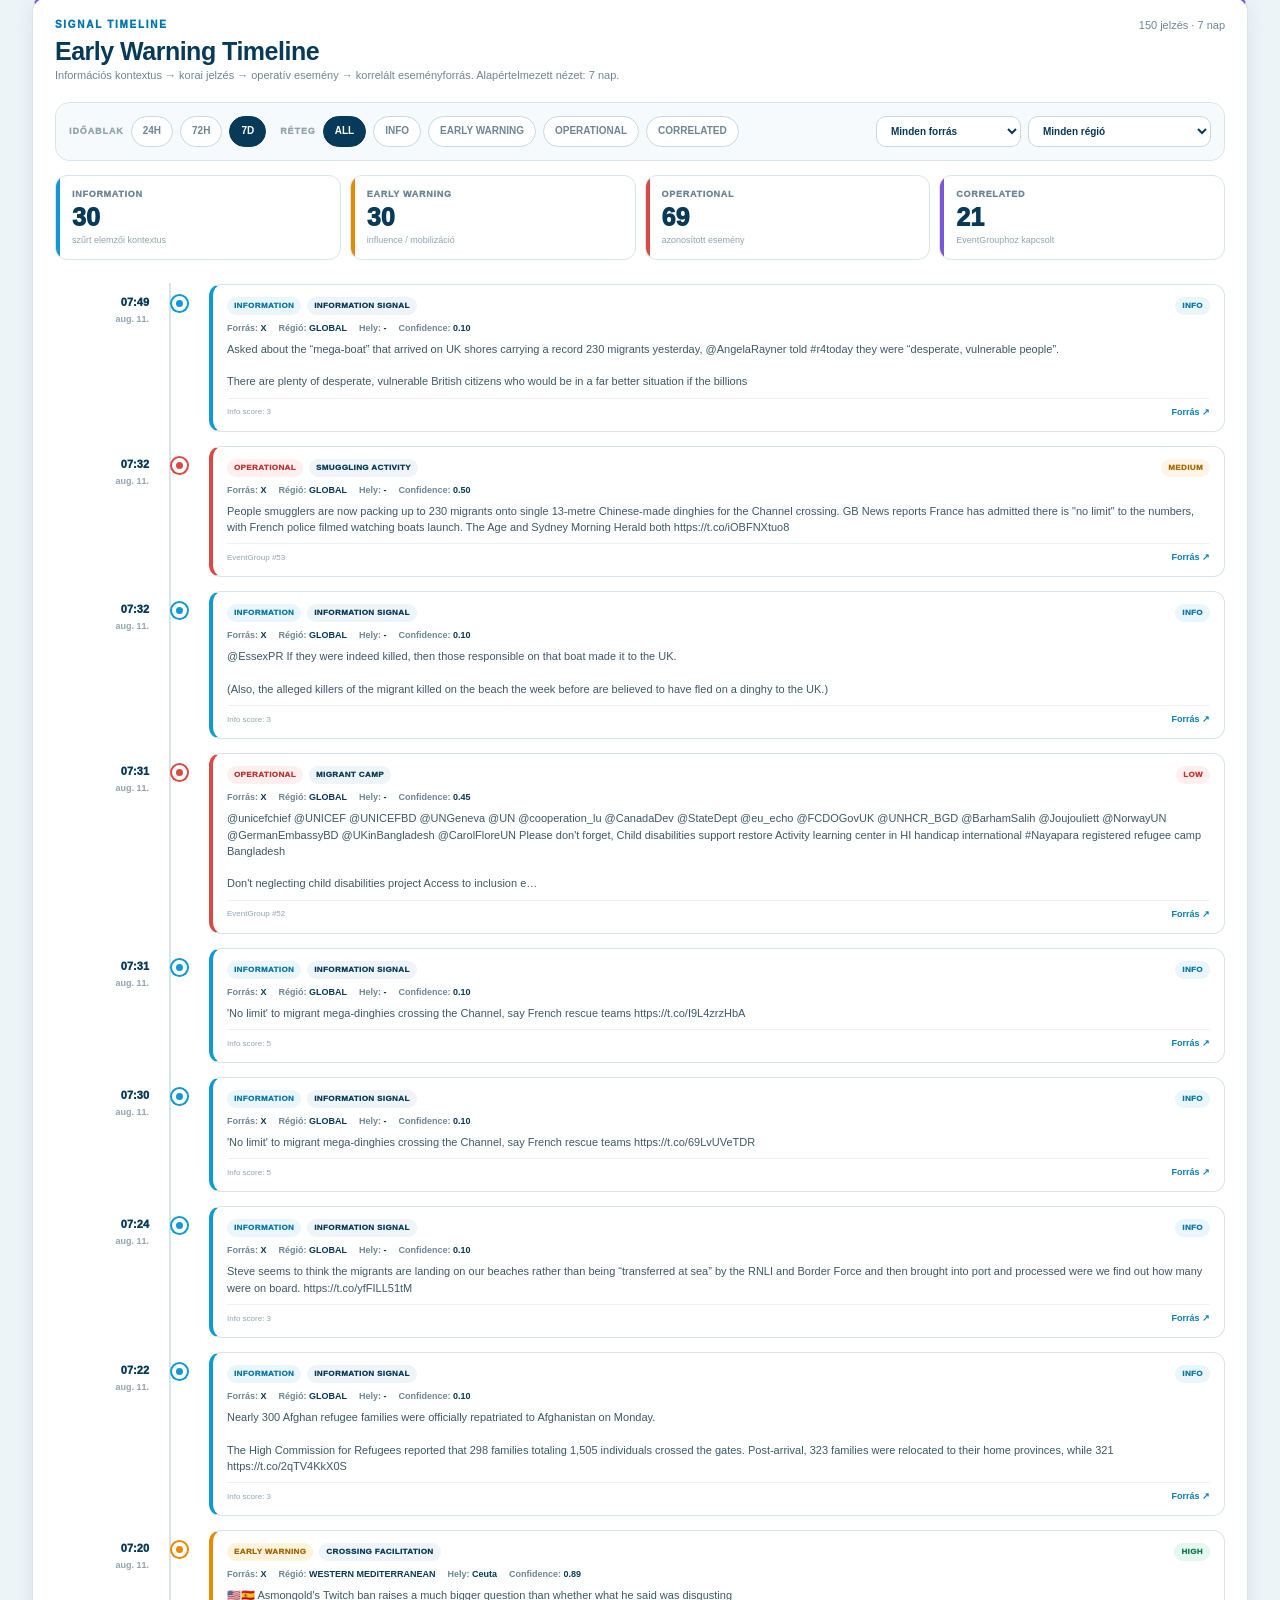
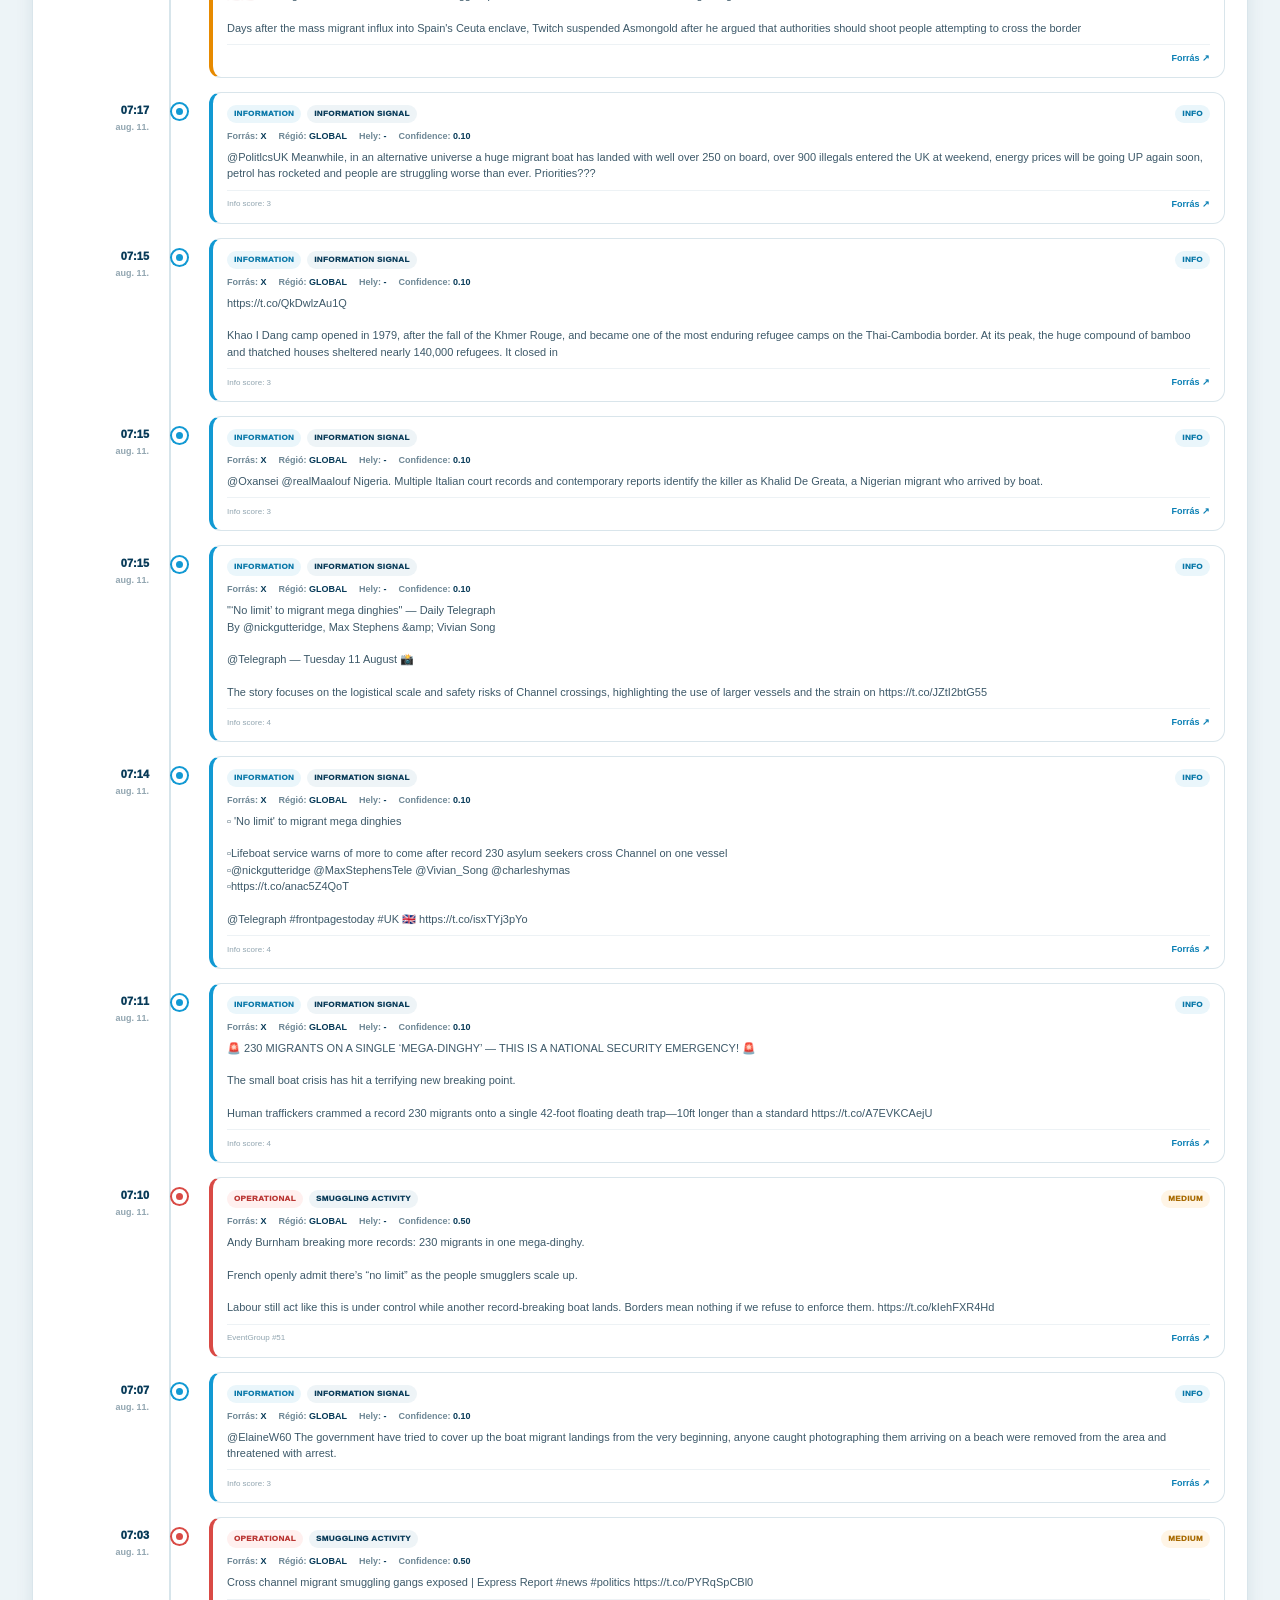
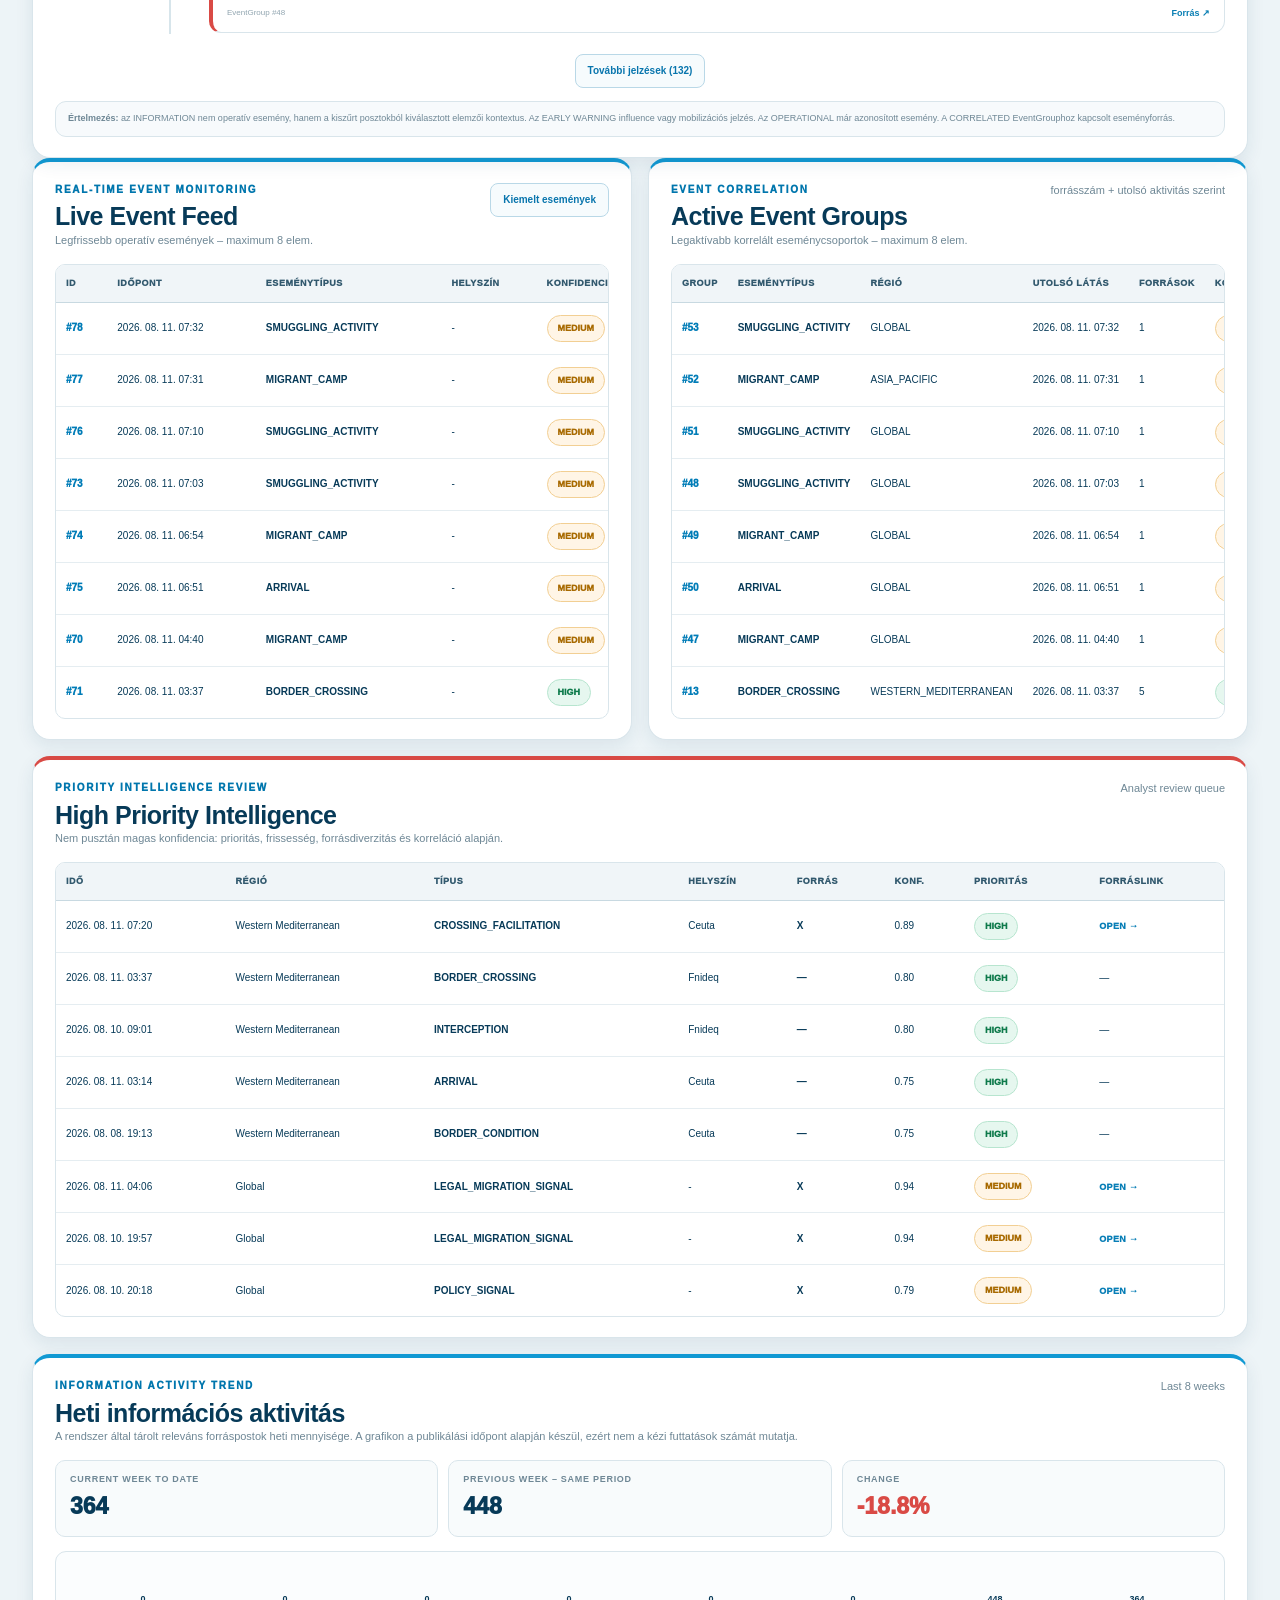
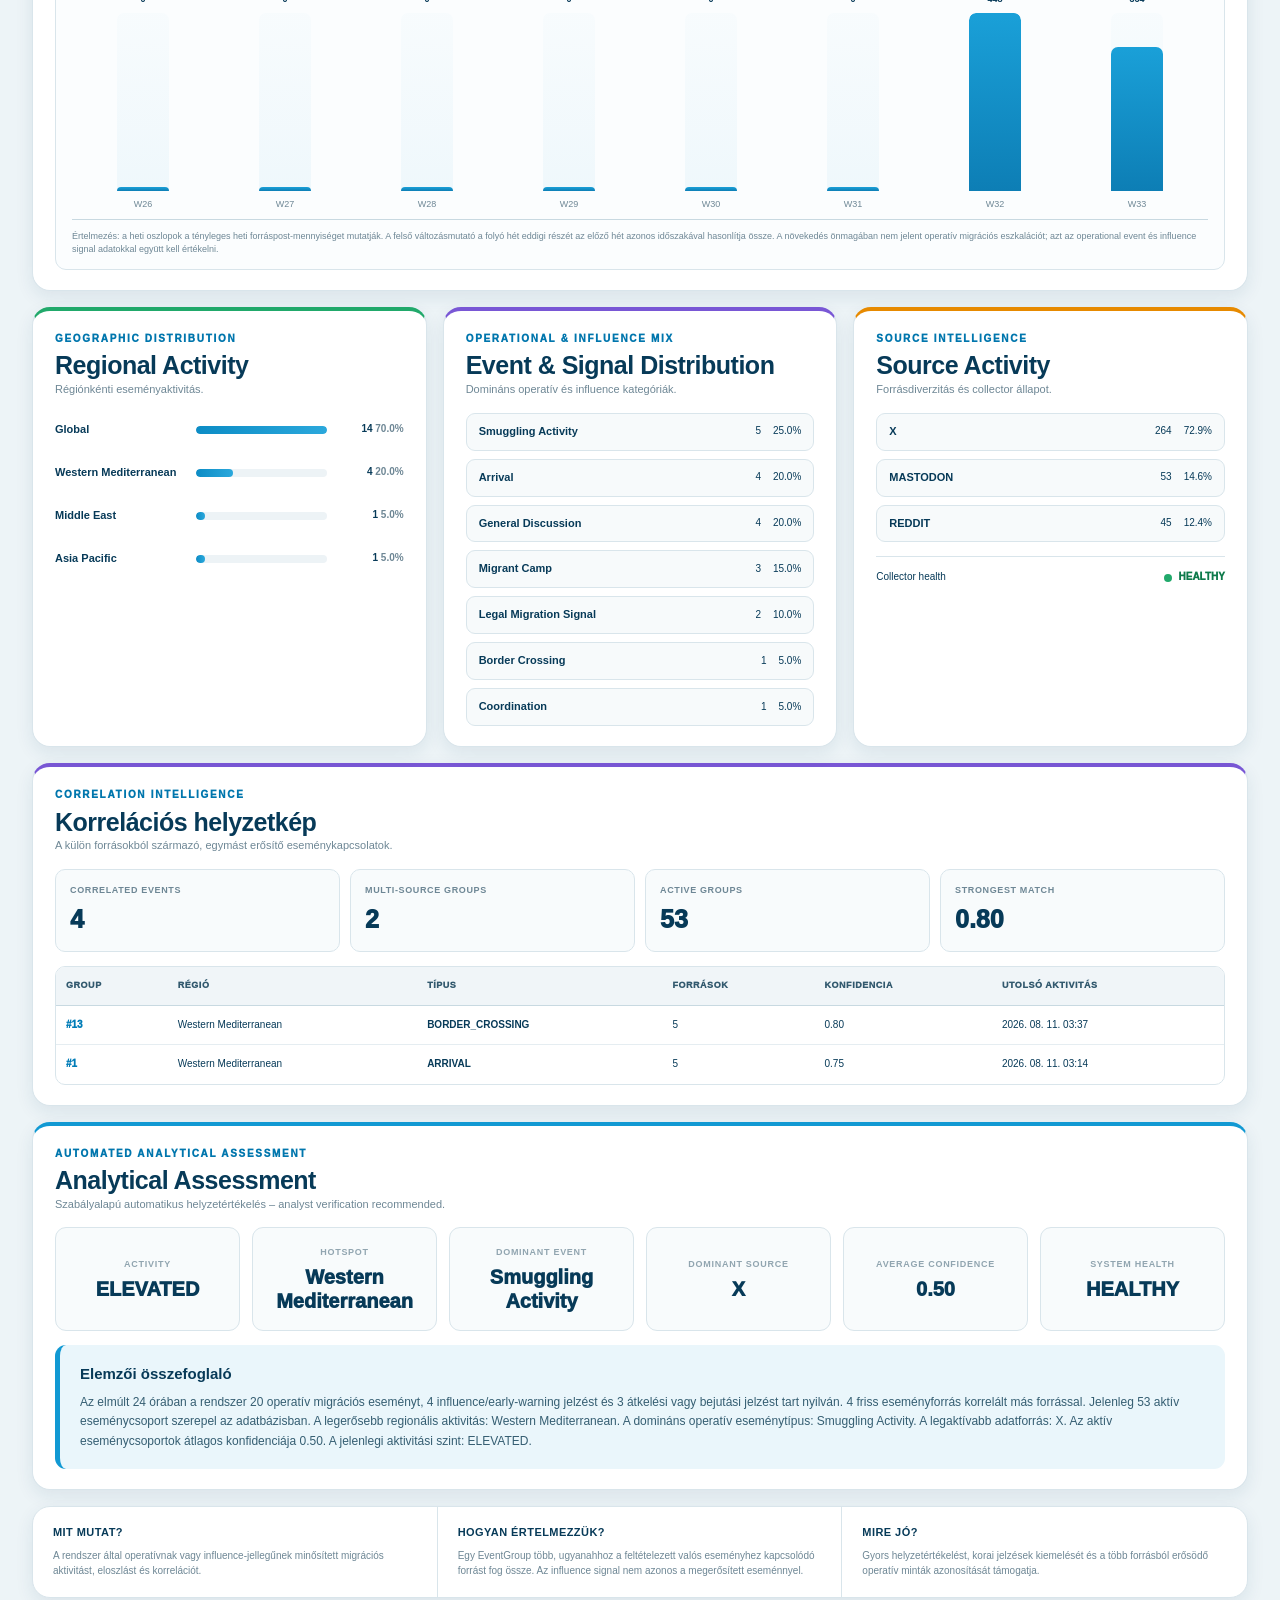
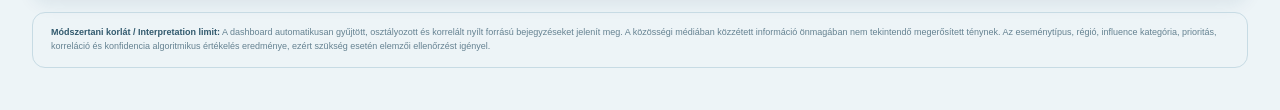
==== commit a60b9a35: "Update index.html" ====
--- a/index.html
+++ b/index.html
@@ -1029,6 +1029,344 @@
       line-height:1.5;
     }
 
+
+    /* =====================================================
+       EARLY WARNING TIMELINE
+       ===================================================== */
+
+    .timeline-panel{position:relative}
+
+    .timeline-toolbar{
+      display:flex;
+      justify-content:space-between;
+      align-items:center;
+      gap:12px;
+      flex-wrap:wrap;
+      margin:18px 0 14px;
+      padding:13px;
+      background:var(--card-soft);
+      border:1px solid var(--line);
+      border-radius:14px;
+    }
+
+    .timeline-toolbar-left,
+    .timeline-toolbar-right{
+      display:flex;
+      align-items:center;
+      gap:7px;
+      flex-wrap:wrap;
+    }
+
+    .timeline-filter-label{
+      color:var(--muted-2);
+      font-size:9px;
+      font-weight:950;
+      letter-spacing:.1em;
+      text-transform:uppercase;
+    }
+
+    .timeline-btn{
+      border:1px solid var(--line-2);
+      background:#fff;
+      color:var(--muted);
+      padding:7px 11px;
+      border-radius:999px;
+      font-size:10px;
+      font-weight:900;
+      cursor:pointer;
+    }
+
+    .timeline-btn.active{
+      background:var(--navy);
+      color:#fff;
+      border-color:var(--navy);
+    }
+
+    .timeline-layer-btn[data-layer="INFORMATION"].active{
+      background:var(--blue);border-color:var(--blue)
+    }
+    .timeline-layer-btn[data-layer="EARLY_WARNING"].active{
+      background:var(--orange);border-color:var(--orange)
+    }
+    .timeline-layer-btn[data-layer="OPERATIONAL"].active{
+      background:var(--red);border-color:var(--red)
+    }
+    .timeline-layer-btn[data-layer="CORRELATED"].active{
+      background:var(--purple);border-color:var(--purple)
+    }
+
+    .timeline-select{
+      min-width:145px;
+      border:1px solid var(--line-2);
+      background:#fff;
+      color:var(--navy);
+      border-radius:10px;
+      padding:8px 10px;
+      font-size:10px;
+      font-weight:850;
+    }
+
+    .timeline-summary{
+      display:grid;
+      grid-template-columns:repeat(4,minmax(0,1fr));
+      gap:9px;
+      margin-bottom:15px;
+    }
+
+    .timeline-summary-card{
+      position:relative;
+      background:#fff;
+      border:1px solid var(--line);
+      border-radius:12px;
+      padding:12px 14px 12px 16px;
+      overflow:hidden;
+    }
+
+    .timeline-summary-card::before{
+      content:"";
+      position:absolute;
+      left:0;top:0;bottom:0;
+      width:4px;
+      background:var(--blue);
+    }
+    .timeline-summary-card.warning::before{background:var(--orange)}
+    .timeline-summary-card.operational::before{background:var(--red)}
+    .timeline-summary-card.correlated::before{background:var(--purple)}
+
+    .timeline-summary-label{
+      color:var(--muted);
+      font-size:9px;
+      font-weight:950;
+      letter-spacing:.08em;
+      text-transform:uppercase;
+    }
+
+    .timeline-summary-value{
+      margin-top:4px;
+      color:var(--navy);
+      font-size:25px;
+      line-height:1;
+      font-weight:950;
+    }
+
+    .timeline-summary-sub{
+      margin-top:4px;
+      color:var(--muted-2);
+      font-size:9px;
+    }
+
+    .timeline-list{
+      position:relative;
+      padding:2px 0;
+    }
+
+    .timeline-list::before{
+      content:"";
+      position:absolute;
+      left:114px;
+      top:8px;
+      bottom:8px;
+      width:2px;
+      background:#d7e5eb;
+    }
+
+    .timeline-item{
+      display:grid;
+      grid-template-columns:94px 40px minmax(0,1fr);
+      gap:0 10px;
+      padding:7px 0;
+      position:relative;
+    }
+
+    .timeline-time{
+      text-align:right;
+      padding-top:11px;
+    }
+
+    .timeline-time-main{
+      color:var(--navy);
+      font-size:11px;
+      font-weight:950;
+    }
+
+    .timeline-time-date{
+      color:var(--muted-2);
+      font-size:9px;
+      font-weight:800;
+      margin-top:2px;
+    }
+
+    .timeline-marker-wrap{
+      display:flex;
+      justify-content:center;
+      padding-top:12px;
+      z-index:2;
+    }
+
+    .timeline-marker{
+      width:15px;
+      height:15px;
+      border-radius:50%;
+      border:4px solid #fff;
+      background:var(--blue);
+      box-shadow:0 0 0 2px var(--blue);
+    }
+
+    .layer-EARLY_WARNING .timeline-marker{
+      background:var(--orange);box-shadow:0 0 0 2px var(--orange)
+    }
+    .layer-OPERATIONAL .timeline-marker{
+      background:var(--red);box-shadow:0 0 0 2px var(--red)
+    }
+    .layer-CORRELATED .timeline-marker{
+      background:var(--purple);box-shadow:0 0 0 2px var(--purple)
+    }
+
+    .timeline-card{
+      background:#fff;
+      border:1px solid var(--line);
+      border-left:4px solid var(--blue);
+      border-radius:12px;
+      padding:12px 14px;
+      transition:.15s ease;
+    }
+
+    .timeline-card:hover{
+      border-color:#b7d3df;
+      box-shadow:0 5px 14px rgba(24,70,95,.07);
+      transform:translateY(-1px);
+    }
+
+    .layer-EARLY_WARNING .timeline-card{border-left-color:var(--orange)}
+    .layer-OPERATIONAL .timeline-card{border-left-color:var(--red)}
+    .layer-CORRELATED .timeline-card{border-left-color:var(--purple)}
+
+    .timeline-card-head{
+      display:flex;
+      justify-content:space-between;
+      align-items:flex-start;
+      gap:10px;
+      margin-bottom:7px;
+    }
+
+    .timeline-card-title{
+      display:flex;
+      gap:6px;
+      flex-wrap:wrap;
+      align-items:center;
+      min-width:0;
+    }
+
+    .timeline-layer-badge,
+    .timeline-type-badge,
+    .timeline-priority{
+      display:inline-flex;
+      align-items:center;
+      border-radius:999px;
+      padding:5px 7px;
+      font-size:8px;
+      line-height:1;
+      font-weight:950;
+      letter-spacing:.05em;
+      text-transform:uppercase;
+    }
+
+    .timeline-layer-badge{background:var(--blue-soft);color:#0877a8}
+    .layer-EARLY_WARNING .timeline-layer-badge{background:#fff3dd;color:#a66500}
+    .layer-OPERATIONAL .timeline-layer-badge{background:#fff0ef;color:#b93430}
+    .layer-CORRELATED .timeline-layer-badge{background:#f1edff;color:#6541c7}
+
+    .timeline-type-badge{
+      background:#eef4f7;
+      color:var(--navy);
+      max-width:300px;
+      white-space:nowrap;
+      overflow:hidden;
+      text-overflow:ellipsis;
+    }
+
+    .timeline-priority{background:#eef4f7;color:var(--muted)}
+    .timeline-priority.high{background:var(--high-bg);color:var(--high)}
+    .timeline-priority.medium{background:var(--med-bg);color:var(--med)}
+    .timeline-priority.low{background:var(--low-bg);color:var(--low)}
+    .timeline-priority.info{background:var(--blue-soft);color:#0877a8}
+
+    .timeline-meta{
+      display:flex;
+      gap:5px 12px;
+      flex-wrap:wrap;
+      margin-bottom:6px;
+      color:var(--muted);
+      font-size:9px;
+      font-weight:750;
+    }
+
+    .timeline-meta strong{color:var(--navy);font-weight:900}
+
+    .timeline-text{
+      margin:0;
+      color:#3d5969;
+      font-size:11px;
+      line-height:1.48;
+      white-space:pre-line;
+    }
+
+    .timeline-foot{
+      display:flex;
+      justify-content:space-between;
+      align-items:center;
+      gap:10px;
+      margin-top:8px;
+      padding-top:7px;
+      border-top:1px solid #edf2f5;
+    }
+
+    .timeline-foot-left{
+      display:flex;
+      gap:9px;
+      flex-wrap:wrap;
+      color:var(--muted-2);
+      font-size:8px;
+    }
+
+    .timeline-source-link{
+      color:#087eb3;
+      font-size:9px;
+      font-weight:900;
+      text-decoration:none;
+    }
+
+    .timeline-source-link:hover{text-decoration:underline}
+
+    .timeline-empty{
+      margin:10px 0 2px 154px;
+      background:var(--card-soft);
+      border:1px dashed var(--line-2);
+      border-radius:12px;
+      padding:17px;
+      color:var(--muted);
+      text-align:center;
+      font-size:11px;
+    }
+
+    .timeline-load-more{
+      display:flex;
+      justify-content:center;
+      padding-top:12px;
+    }
+
+    .timeline-method-note{
+      margin-top:13px;
+      padding:10px 12px;
+      border:1px solid var(--line);
+      border-radius:11px;
+      background:var(--card-soft);
+      color:var(--muted);
+      font-size:9px;
+      line-height:1.5;
+    }
+
+
     /* =====================================================
        RESPONSIVE
        ===================================================== */
@@ -1049,6 +1387,13 @@
     }
 
     @media (max-width:900px){
+      .timeline-summary{grid-template-columns:repeat(2,minmax(0,1fr))}
+      .timeline-list::before{left:20px}
+      .timeline-item{grid-template-columns:40px minmax(0,1fr);gap:0 7px}
+      .timeline-time{grid-column:2;text-align:left;padding:0 0 4px}
+      .timeline-marker-wrap{grid-column:1;grid-row:1 / span 2;padding-top:18px}
+      .timeline-card{grid-column:2}
+      .timeline-empty{margin-left:0}
       .topbar-grid{grid-template-columns:1fr}
       .header-actions{align-items:flex-start; min-width:0}
       .action-row{justify-content:flex-start}
@@ -1062,6 +1407,11 @@
     }
 
     @media (max-width:640px){
+      .timeline-summary{grid-template-columns:1fr 1fr}
+      .timeline-toolbar{align-items:flex-start}
+      .timeline-toolbar-left,.timeline-toolbar-right{width:100%}
+      .timeline-select{flex:1;min-width:120px}
+      .timeline-card-head{flex-direction:column}
       .shell{width:min(var(--max), calc(100% - 20px))}
       .topbar{padding-top:18px}
       .kpi-grid{grid-template-columns:repeat(2, 1fr)}
@@ -1211,6 +1561,85 @@
         </div>
         <div class="warning-list" id="warningList">
           <div class="empty-state">Influence adatok betöltése…</div>
+        </div>
+      </section>
+
+
+      <section class="panel accent-purple timeline-panel section-pad" id="timelinePanel">
+        <div class="section-head">
+          <div>
+            <div class="eyebrow">Signal Timeline</div>
+            <h3>Early Warning Timeline</h3>
+            <div class="section-sub">
+              Információs kontextus → korai jelzés → operatív esemény → korrelált eseményforrás.
+              Alapértelmezett nézet: 7 nap.
+            </div>
+          </div>
+          <span class="section-sub" id="timelineVisibleLabel">—</span>
+        </div>
+
+        <div class="timeline-toolbar">
+          <div class="timeline-toolbar-left">
+            <span class="timeline-filter-label">Időablak</span>
+            <button class="timeline-btn timeline-window-btn" data-hours="24">24H</button>
+            <button class="timeline-btn timeline-window-btn" data-hours="72">72H</button>
+            <button class="timeline-btn timeline-window-btn active" data-hours="168">7D</button>
+
+            <span class="timeline-filter-label" style="margin-left:7px">Réteg</span>
+            <button class="timeline-btn timeline-layer-btn active" data-layer="ALL">ALL</button>
+            <button class="timeline-btn timeline-layer-btn" data-layer="INFORMATION">INFO</button>
+            <button class="timeline-btn timeline-layer-btn" data-layer="EARLY_WARNING">EARLY WARNING</button>
+            <button class="timeline-btn timeline-layer-btn" data-layer="OPERATIONAL">OPERATIONAL</button>
+            <button class="timeline-btn timeline-layer-btn" data-layer="CORRELATED">CORRELATED</button>
+          </div>
+
+          <div class="timeline-toolbar-right">
+            <select class="timeline-select" id="timelineSourceFilter">
+              <option value="ALL">Minden forrás</option>
+            </select>
+            <select class="timeline-select" id="timelineRegionFilter">
+              <option value="ALL">Minden régió</option>
+            </select>
+          </div>
+        </div>
+
+        <div class="timeline-summary">
+          <div class="timeline-summary-card">
+            <div class="timeline-summary-label">Information</div>
+            <div class="timeline-summary-value" id="timelineInformationCount">—</div>
+            <div class="timeline-summary-sub">szűrt elemzői kontextus</div>
+          </div>
+          <div class="timeline-summary-card warning">
+            <div class="timeline-summary-label">Early Warning</div>
+            <div class="timeline-summary-value" id="timelineWarningCount">—</div>
+            <div class="timeline-summary-sub">influence / mobilizáció</div>
+          </div>
+          <div class="timeline-summary-card operational">
+            <div class="timeline-summary-label">Operational</div>
+            <div class="timeline-summary-value" id="timelineOperationalCount">—</div>
+            <div class="timeline-summary-sub">azonosított esemény</div>
+          </div>
+          <div class="timeline-summary-card correlated">
+            <div class="timeline-summary-label">Correlated</div>
+            <div class="timeline-summary-value" id="timelineCorrelatedCount">—</div>
+            <div class="timeline-summary-sub">EventGrouphoz kapcsolt</div>
+          </div>
+        </div>
+
+        <div class="timeline-list" id="signalTimelineList">
+          <div class="timeline-empty">Timeline adatok betöltése…</div>
+        </div>
+
+        <div class="timeline-load-more">
+          <button class="section-action" id="timelineLoadMore" type="button" style="display:none">
+            További jelzések
+          </button>
+        </div>
+
+        <div class="timeline-method-note">
+          <strong>Értelmezés:</strong> az INFORMATION nem operatív esemény, hanem a kiszűrt posztokból
+          kiválasztott elemzői kontextus. Az EARLY WARNING influence vagy mobilizációs jelzés.
+          Az OPERATIONAL már azonosított esemény. A CORRELATED EventGrouphoz kapcsolt eseményforrás.
         </div>
       </section>
 
@@ -1492,6 +1921,17 @@
 
     let dashboardData = null;
 
+    const timelineState = {
+      hours:168,
+      layer:"ALL",
+      source:"ALL",
+      region:"ALL",
+      visibleLimit:18,
+      pageSize:18,
+      items:[],
+      generatedAt:null
+    };
+
     const $ = (id) => document.getElementById(id);
 
     function safeArray(value){
@@ -2199,6 +2639,229 @@
         first(a,["summary"],"Az automatikus elemzői összefoglaló jelenleg nem érhető el.");
     }
 
+
+    function timelinePriorityClass(value){
+      const p = String(value || "").toLowerCase();
+      if(p.includes("high") || p.includes("critical")) return "high";
+      if(p.includes("medium")) return "medium";
+      if(p.includes("low")) return "low";
+      if(p.includes("info")) return "info";
+      return "";
+    }
+
+    function timelineDateParts(value){
+      const d = new Date(value);
+      if(Number.isNaN(d.getTime())) return {time:"—",date:"—"};
+      return {
+        time:d.toLocaleTimeString("hu-HU",{hour:"2-digit",minute:"2-digit"}),
+        date:d.toLocaleDateString("hu-HU",{month:"short",day:"2-digit"})
+      };
+    }
+
+    function timelineConfidence(value){
+      const n = Number(value);
+      return Number.isFinite(n) ? n.toFixed(2) : "—";
+    }
+
+    function populateTimelineFilters(items){
+      const sourceSelect = $("timelineSourceFilter");
+      const regionSelect = $("timelineRegionFilter");
+
+      const sources = [...new Set(
+        items.map(x=>String(x.source||"").trim()).filter(Boolean)
+      )].sort();
+
+      const regions = [...new Set(
+        items.map(x=>String(x.primary_region||x.region||"").trim())
+          .filter(x=>x && x !== "-")
+      )].sort();
+
+      sourceSelect.innerHTML =
+        `<option value="ALL">Minden forrás</option>` +
+        sources.map(x=>`<option value="${escapeAttr(x)}">${escapeHtml(x)}</option>`).join("");
+
+      regionSelect.innerHTML =
+        `<option value="ALL">Minden régió</option>` +
+        regions.map(x=>`<option value="${escapeAttr(x)}">${escapeHtml(x.replaceAll("_"," "))}</option>`).join("");
+    }
+
+    function filteredTimelineItems(){
+      const generated = new Date(timelineState.generatedAt || Date.now());
+      const base = Number.isNaN(generated.getTime()) ? Date.now() : generated.getTime();
+      const cutoff = base - timelineState.hours * 3600000;
+
+      return timelineState.items.filter(item=>{
+        const ts = new Date(item.timestamp || 0);
+        if(Number.isNaN(ts.getTime()) || ts.getTime() < cutoff) return false;
+
+        const layer = String(item.layer || "").toUpperCase();
+        if(timelineState.layer !== "ALL" && layer !== timelineState.layer) return false;
+
+        if(timelineState.source !== "ALL" && String(item.source||"") !== timelineState.source) return false;
+
+        const region = String(item.primary_region || item.region || "");
+        if(timelineState.region !== "ALL" && region !== timelineState.region) return false;
+
+        return true;
+      });
+    }
+
+    function updateTimelineCounts(items){
+      const counts = {INFORMATION:0,EARLY_WARNING:0,OPERATIONAL:0,CORRELATED:0};
+
+      items.forEach(item=>{
+        const layer = String(item.layer||"").toUpperCase();
+        if(counts[layer] !== undefined) counts[layer]++;
+      });
+
+      $("timelineInformationCount").textContent = counts.INFORMATION;
+      $("timelineWarningCount").textContent = counts.EARLY_WARNING;
+      $("timelineOperationalCount").textContent = counts.OPERATIONAL;
+      $("timelineCorrelatedCount").textContent = counts.CORRELATED;
+
+      $("timelineVisibleLabel").textContent =
+        `${items.length} jelzés · ${timelineState.hours === 168 ? "7 nap" : timelineState.hours + " óra"}`;
+    }
+
+    function timelineItemHtml(item){
+      const layer = String(item.layer || "INFORMATION").toUpperCase();
+      const d = timelineDateParts(item.timestamp);
+      const type = first(item,["type","signal_type","event_type"],"SIGNAL");
+      const region = String(first(item,["primary_region","region"],"GLOBAL")).replaceAll("_"," ");
+      const location = first(item,["primary_location","location"],"—");
+      const source = first(item,["source"],"UNKNOWN");
+      const priority = first(item,["analyst_priority","priority"],layer==="INFORMATION"?"INFO":"—");
+      const text = first(item,["text_excerpt","text"],"");
+      const url = first(item,["source_url","url"],null);
+
+      const foot = [];
+      if(item.information_score !== undefined && item.information_score !== null){
+        foot.push(`Info score: ${escapeHtml(item.information_score)}`);
+      }
+      if(item.event_group_id !== undefined && item.event_group_id !== null){
+        foot.push(`EventGroup #${escapeHtml(item.event_group_id)}`);
+      }
+      if(item.correlation_score !== undefined && item.correlation_score !== null){
+        foot.push(`Correlation: ${escapeHtml(Number(item.correlation_score).toFixed(2))}`);
+      }
+      if(item.related_source_count !== undefined && item.related_source_count !== null){
+        foot.push(`Források: ${escapeHtml(item.related_source_count)}`);
+      }
+
+      return `
+        <div class="timeline-item layer-${escapeAttr(layer)}">
+          <div class="timeline-time">
+            <div class="timeline-time-main">${escapeHtml(d.time)}</div>
+            <div class="timeline-time-date">${escapeHtml(d.date)}</div>
+          </div>
+
+          <div class="timeline-marker-wrap"><div class="timeline-marker"></div></div>
+
+          <article class="timeline-card">
+            <div class="timeline-card-head">
+              <div class="timeline-card-title">
+                <span class="timeline-layer-badge">${escapeHtml(layer.replaceAll("_"," "))}</span>
+                <span class="timeline-type-badge">${escapeHtml(String(type).replaceAll("_"," "))}</span>
+              </div>
+              <span class="timeline-priority ${timelinePriorityClass(priority)}">${escapeHtml(priority)}</span>
+            </div>
+
+            <div class="timeline-meta">
+              <span>Forrás: <strong>${escapeHtml(source)}</strong></span>
+              <span>Régió: <strong>${escapeHtml(region)}</strong></span>
+              <span>Hely: <strong>${escapeHtml(location || "—")}</strong></span>
+              <span>Confidence: <strong>${escapeHtml(timelineConfidence(item.confidence))}</strong></span>
+            </div>
+
+            <p class="timeline-text">${escapeHtml(text)}</p>
+
+            <div class="timeline-foot">
+              <div class="timeline-foot-left">${foot.map(x=>`<span>${x}</span>`).join("")}</div>
+              ${url ? `<a class="timeline-source-link" href="${escapeAttr(url)}" target="_blank" rel="noopener noreferrer">Forrás ↗</a>` : ""}
+            </div>
+          </article>
+        </div>
+      `;
+    }
+
+    function renderTimeline(){
+      const list = $("signalTimelineList");
+      const loadMore = $("timelineLoadMore");
+      const items = filteredTimelineItems();
+
+      updateTimelineCounts(items);
+
+      if(!items.length){
+        list.innerHTML = `<div class="timeline-empty">A kiválasztott szűréshez nincs timeline-jelzés.</div>`;
+        loadMore.style.display = "none";
+        return;
+      }
+
+      const visible = items.slice(0,timelineState.visibleLimit);
+      list.innerHTML = visible.map(timelineItemHtml).join("");
+
+      if(visible.length < items.length){
+        loadMore.style.display = "inline-flex";
+        loadMore.textContent = `További jelzések (${items.length-visible.length})`;
+      }else{
+        loadMore.style.display = "none";
+      }
+    }
+
+    function renderSignalTimeline(data){
+      const timeline = data.signal_timeline;
+
+      if(!timeline || !Array.isArray(timeline.items)){
+        timelineState.items = [];
+        renderTimeline();
+        return;
+      }
+
+      timelineState.items = [...timeline.items].sort(
+        (a,b)=>new Date(b.timestamp||0)-new Date(a.timestamp||0)
+      );
+      timelineState.generatedAt = timeline.generated_at || data.generated_at || data.updated_at || null;
+      populateTimelineFilters(timelineState.items);
+      renderTimeline();
+    }
+
+    function setupTimelineControls(){
+      document.querySelectorAll(".timeline-window-btn").forEach(btn=>{
+        btn.addEventListener("click",()=>{
+          timelineState.hours = Number(btn.dataset.hours || 168);
+          timelineState.visibleLimit = timelineState.pageSize;
+          document.querySelectorAll(".timeline-window-btn").forEach(x=>x.classList.toggle("active",x===btn));
+          renderTimeline();
+        });
+      });
+
+      document.querySelectorAll(".timeline-layer-btn").forEach(btn=>{
+        btn.addEventListener("click",()=>{
+          timelineState.layer = btn.dataset.layer || "ALL";
+          timelineState.visibleLimit = timelineState.pageSize;
+          document.querySelectorAll(".timeline-layer-btn").forEach(x=>x.classList.toggle("active",x===btn));
+          renderTimeline();
+        });
+      });
+
+      $("timelineSourceFilter").addEventListener("change",e=>{
+        timelineState.source = e.target.value || "ALL";
+        timelineState.visibleLimit = timelineState.pageSize;
+        renderTimeline();
+      });
+
+      $("timelineRegionFilter").addEventListener("change",e=>{
+        timelineState.region = e.target.value || "ALL";
+        timelineState.visibleLimit = timelineState.pageSize;
+        renderTimeline();
+      });
+
+      $("timelineLoadMore").addEventListener("click",()=>{
+        timelineState.visibleLimit += timelineState.pageSize;
+        renderTimeline();
+      });
+    }
+
     function locationLabel(item){
       const location = first(item,["location_name","location","place"],null);
       if(typeof location === "string") return location;
@@ -2237,6 +2900,7 @@
       renderEventGroups(data);
       renderPriority(data);
       renderInformationHistory(data);
+      renderSignalTimeline(data);
       renderRegions(data);
       renderDistribution(data);
       renderSources(data);
@@ -2261,6 +2925,8 @@
       }
     }
 
+    setupTimelineControls();
+
     $("refreshBtn").addEventListener("click", loadDashboard);
 
     $("analystBtn").addEventListener("click", ()=>{
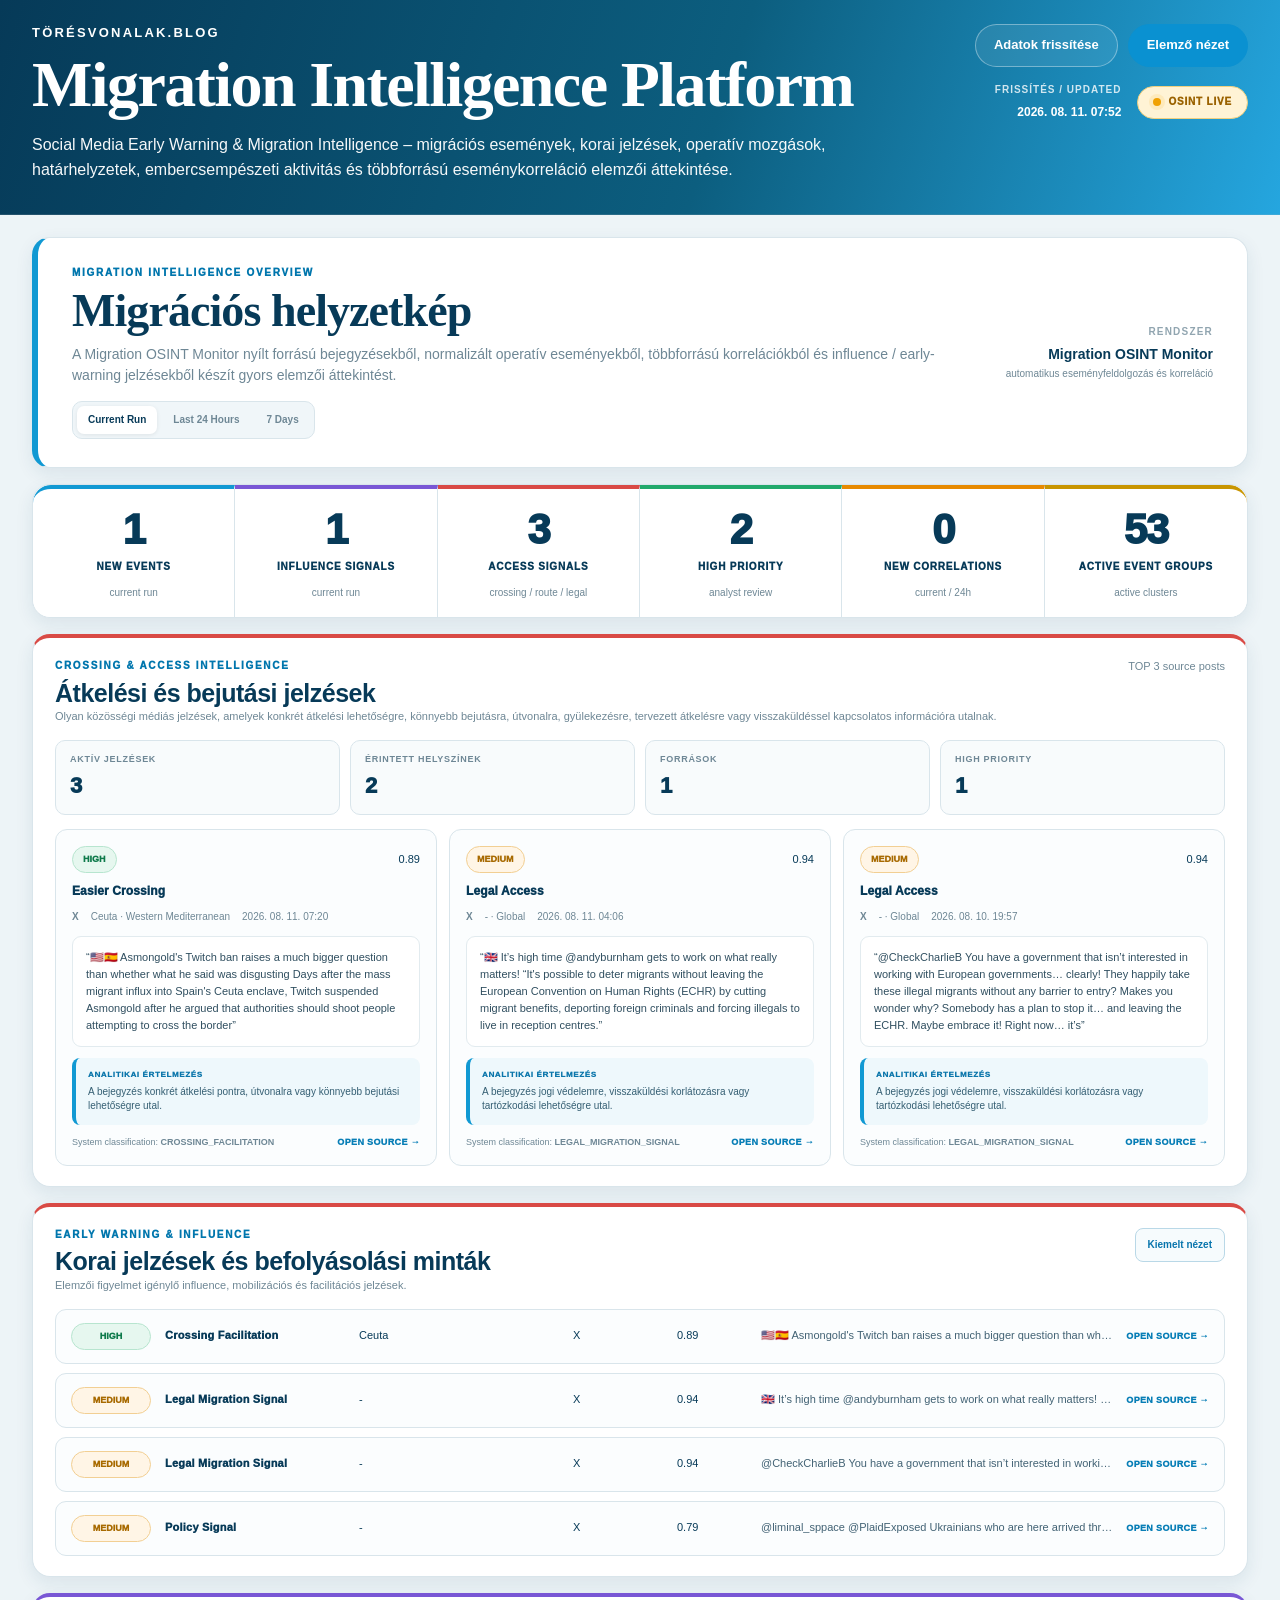
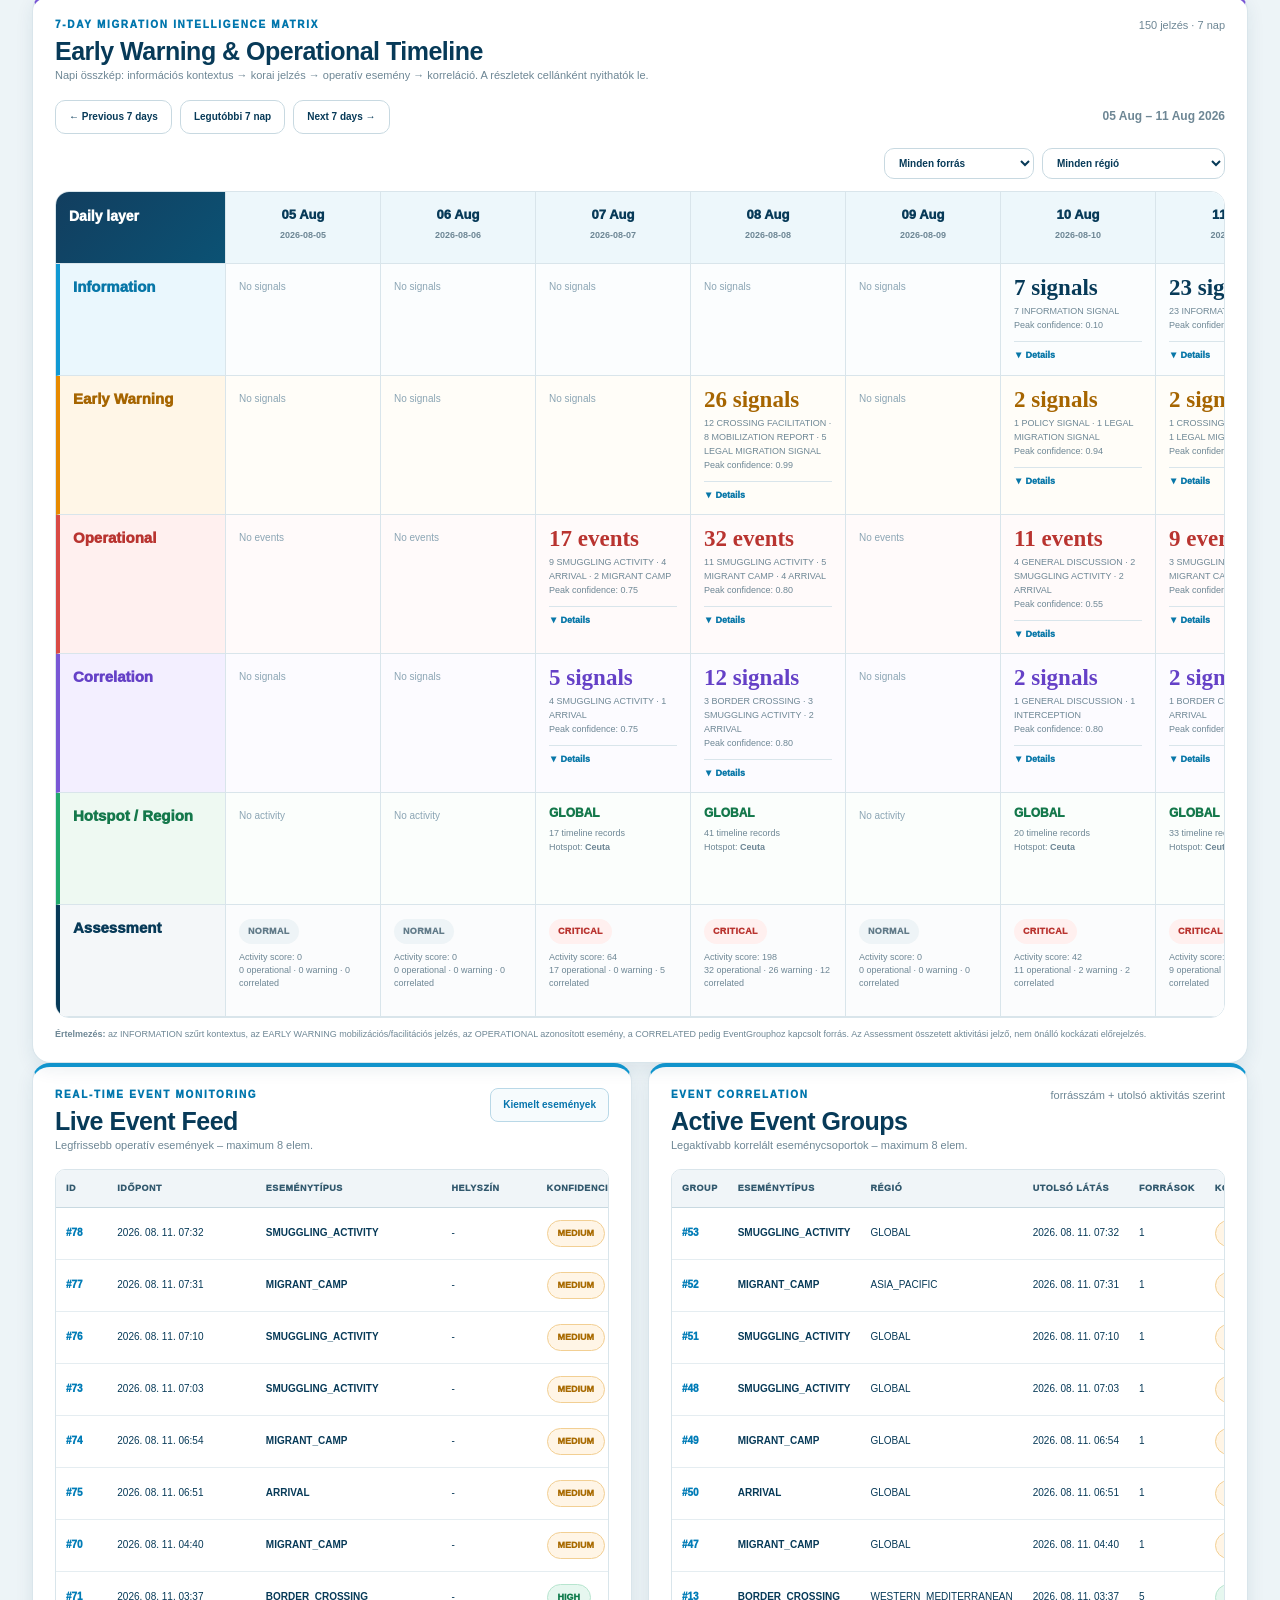
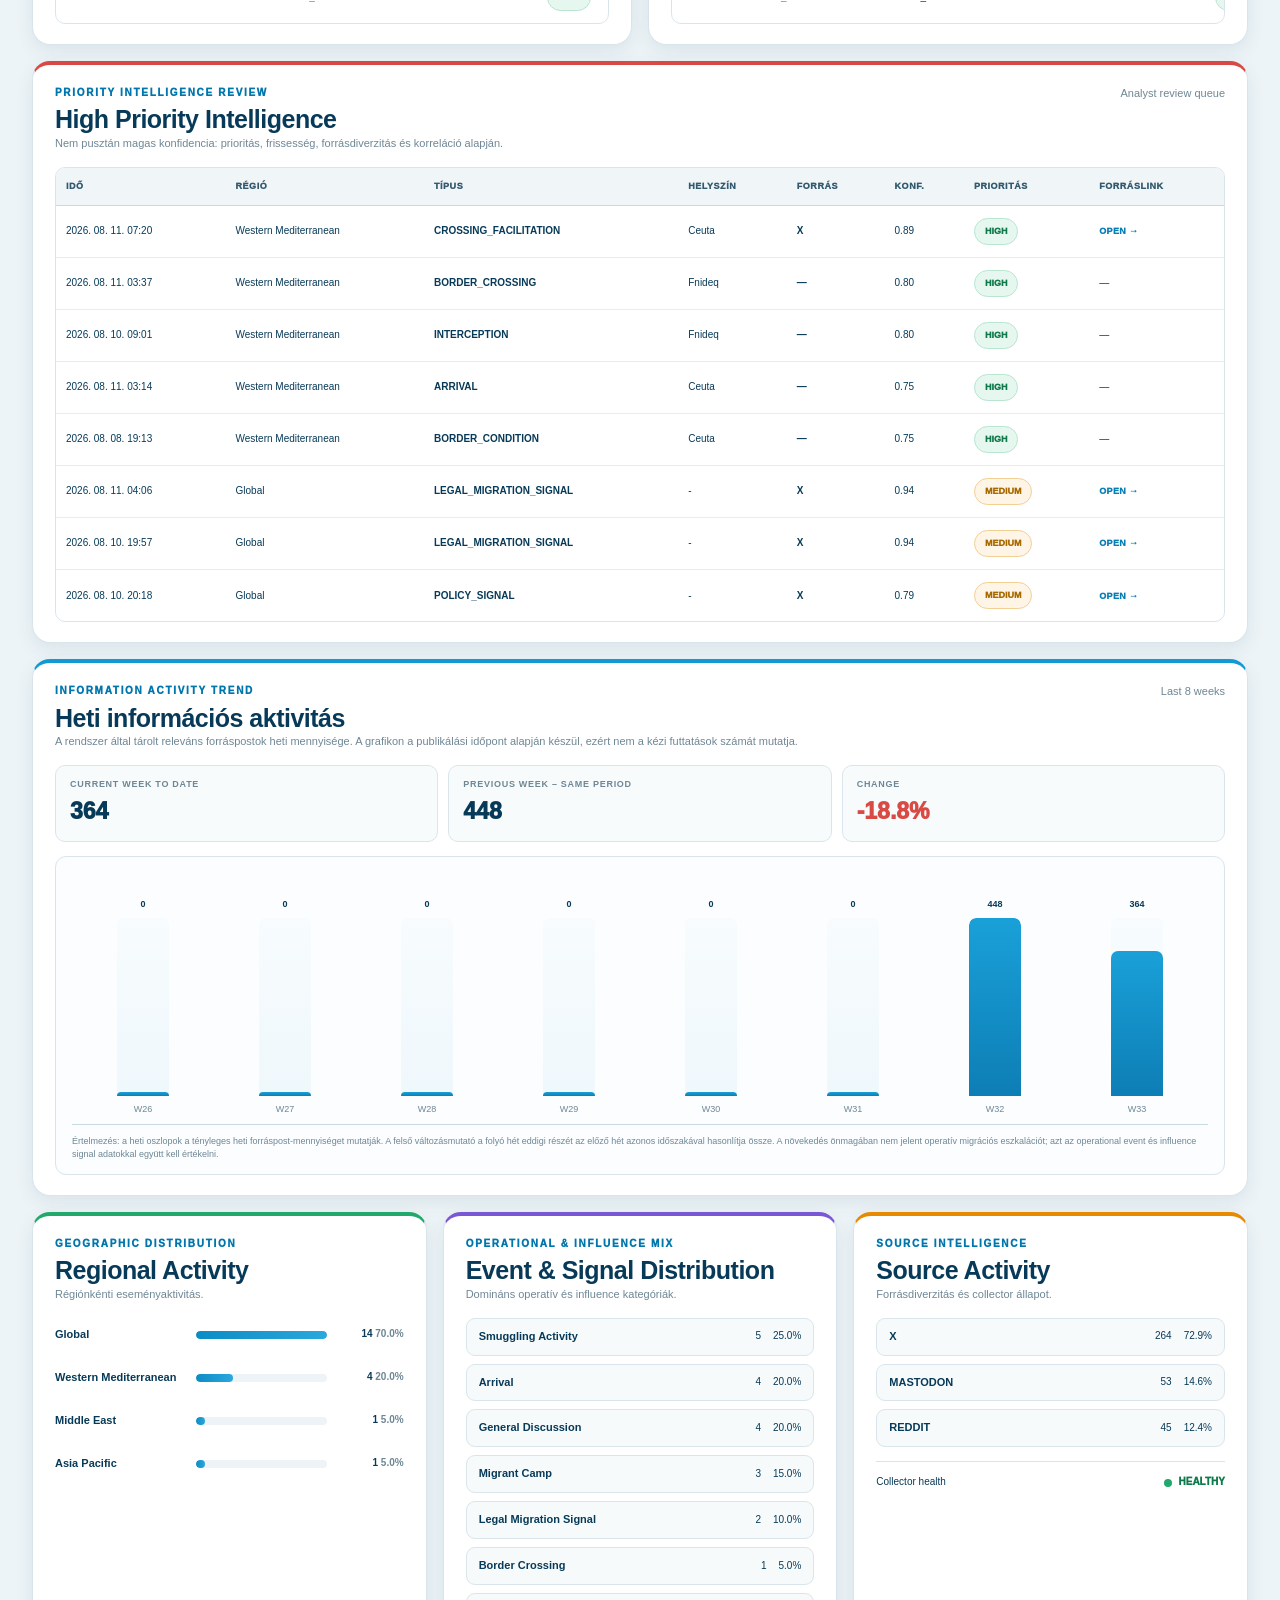
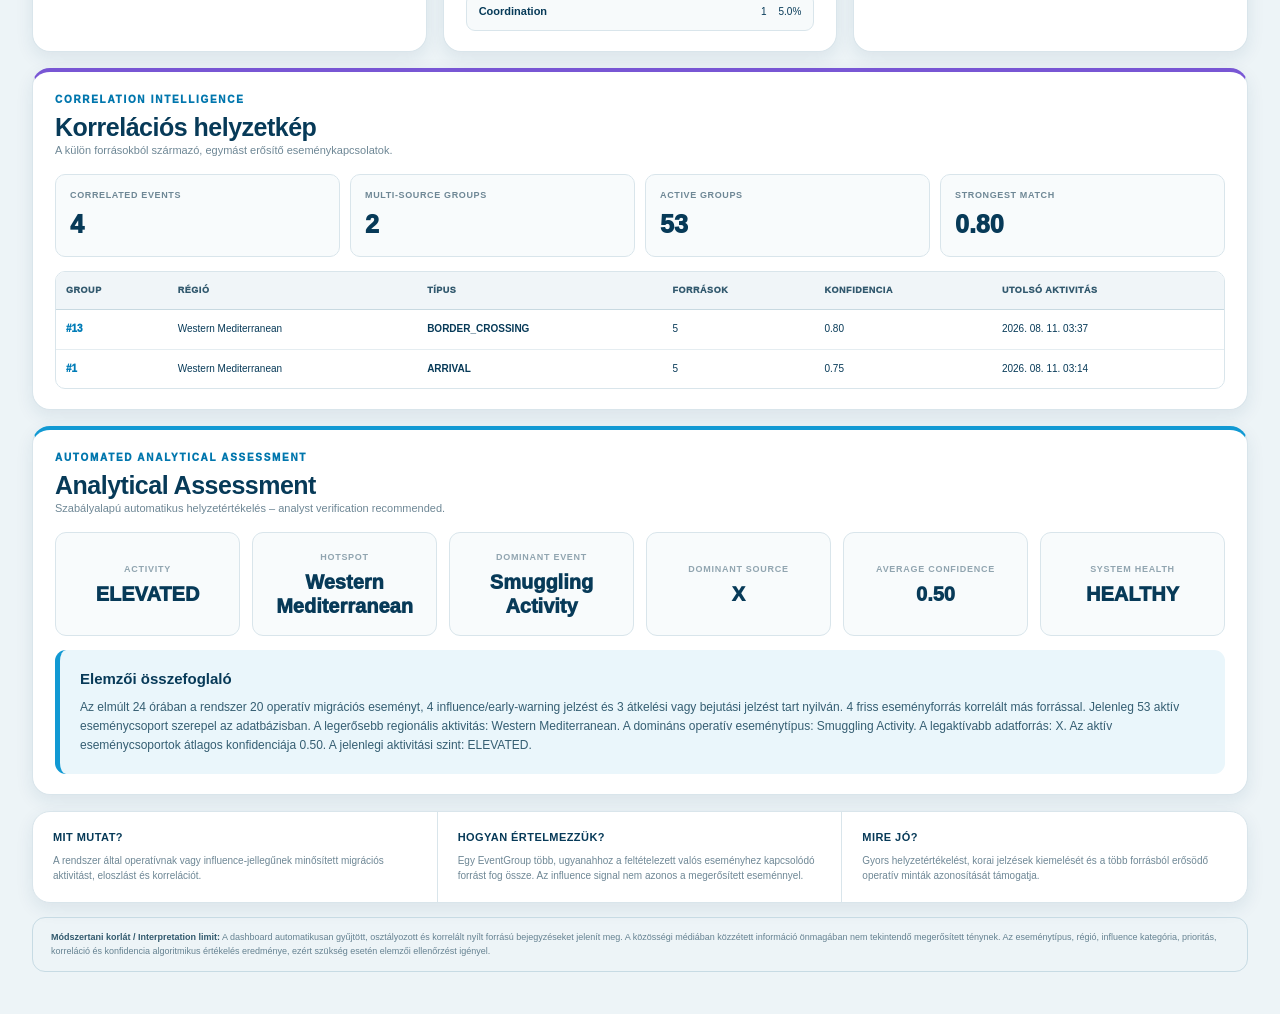
==== commit e074662c: "Update index.html" ====
--- a/index.html
+++ b/index.html
@@ -1422,6 +1422,51 @@
       .warning-summary,.source-link{grid-column:auto}
       .hero-card h2{font-size:36px}
     }
+  
+
+    /* =====================================================
+       7-DAY MIGRATION INTELLIGENCE MATRIX
+       ===================================================== */
+    .matrix-panel{position:relative;overflow:hidden}
+    .matrix-nav{display:flex;justify-content:space-between;align-items:center;gap:12px;flex-wrap:wrap;margin:16px 0 14px}
+    .matrix-nav-left{display:flex;gap:8px;flex-wrap:wrap}
+    .matrix-nav-btn{border:1px solid var(--line-2);background:#fff;color:var(--navy);border-radius:10px;padding:9px 13px;font-size:10px;font-weight:900;cursor:pointer}
+    .matrix-nav-btn:hover{border-color:#9fc8d9;background:#f7fbfd}
+    .matrix-range{color:var(--muted);font-size:12px;font-weight:900}
+    .matrix-filterbar{display:flex;justify-content:flex-end;gap:8px;flex-wrap:wrap;margin-bottom:12px}
+    .matrix-select{min-width:150px;border:1px solid var(--line-2);background:#fff;color:var(--navy);border-radius:10px;padding:8px 10px;font-size:10px;font-weight:850}
+    .matrix-scroll{overflow-x:auto;border:1px solid var(--line);border-radius:14px;background:#fff}
+    .matrix-grid{display:grid;grid-template-columns:170px repeat(7,minmax(155px,1fr));min-width:1255px}
+    .matrix-cell{border-right:1px solid var(--line);border-bottom:1px solid var(--line);padding:12px 13px;min-height:112px}
+    .matrix-grid > .matrix-cell:nth-child(8n){border-right:0}
+    .matrix-head{min-height:72px;background:#edf7fb;text-align:center;padding-top:14px}
+    .matrix-corner{background:linear-gradient(135deg,#123e5f,#0b5274);color:#fff;text-align:left;font-size:14px;font-weight:950}
+    .matrix-day-name{font-size:13px;font-weight:950;color:var(--navy)}
+    .matrix-day-date{margin-top:4px;font-size:9px;color:var(--muted);font-weight:800}
+    .matrix-today{box-shadow:inset 0 4px 0 var(--blue)}
+    .matrix-row-label{font-size:15px;font-weight:950;display:flex;align-items:flex-start}
+    .matrix-label-information{background:#eaf7fd;color:#0877a8;border-left:4px solid var(--blue)}
+    .matrix-label-warning{background:#fff6e7;color:#a66500;border-left:4px solid var(--orange)}
+    .matrix-label-operational{background:#fff0ef;color:#b93430;border-left:4px solid var(--red)}
+    .matrix-label-correlated{background:#f3efff;color:#6541c7;border-left:4px solid var(--purple)}
+    .matrix-label-hotspot{background:#eef9f2;color:#14784b;border-left:4px solid var(--green)}
+    .matrix-label-assessment{background:#f4f7f9;color:var(--navy);border-left:4px solid var(--navy)}
+    .matrix-data-information{background:#fbfdfe}.matrix-data-warning{background:#fffdf8}.matrix-data-operational{background:#fffafa}.matrix-data-correlated{background:#fcfbff}.matrix-data-hotspot{background:#fbfefc}.matrix-data-assessment{background:#fbfcfd}
+    .matrix-count{font-family:Georgia,'Times New Roman',serif;font-size:23px;line-height:1;color:var(--navy);font-weight:900;margin-bottom:6px}
+    .matrix-count.warning{color:#a66500}.matrix-count.operational{color:#b93430}.matrix-count.correlated{color:#6541c7}
+    .matrix-breakdown{font-size:9px;line-height:1.55;color:var(--muted);min-height:28px}
+    .matrix-empty{font-size:10px;color:#8ba5b4;padding-top:4px}
+    .matrix-details{margin-top:8px;border-top:1px solid var(--line);padding-top:7px}
+    .matrix-details summary{cursor:pointer;color:#0877a8;font-size:9px;font-weight:950;list-style:none}.matrix-details summary::-webkit-details-marker{display:none}
+    .matrix-detail-item{padding:6px 0;border-top:1px dashed #dbe8ee;font-size:8.5px;line-height:1.4;color:var(--muted)}
+    .matrix-detail-item:first-of-type{margin-top:6px}.matrix-detail-time{font-weight:950;color:var(--navy)}
+    .matrix-detail-link{color:#0877a8;text-decoration:none;font-weight:900}
+    .matrix-hotspot-main{font-size:12px;font-weight:950;color:#14784b;margin-bottom:5px}.matrix-hotspot-sub{font-size:9px;color:var(--muted);line-height:1.5}
+    .matrix-assessment-badge{display:inline-flex;border-radius:999px;padding:6px 9px;font-size:9px;font-weight:950;letter-spacing:.04em}.matrix-assessment-badge.normal{background:#eef4f7;color:#627b89}.matrix-assessment-badge.elevated{background:#fff3dd;color:#a66500}.matrix-assessment-badge.high{background:#e9f8f0;color:#087c4b}.matrix-assessment-badge.critical{background:#fff0ef;color:#b93430}
+    .matrix-assessment-score{margin-top:7px;font-size:9px;color:var(--muted);line-height:1.45}
+    .matrix-legend{margin-top:10px;color:var(--muted);font-size:9px;line-height:1.55}
+    @media(max-width:800px){.matrix-grid{grid-template-columns:135px repeat(7,minmax(145px,1fr));min-width:1150px}.matrix-cell{padding:10px}.matrix-range{width:100%}}
+
   </style>
 </head>
 
@@ -1565,82 +1610,29 @@
       </section>
 
 
-      <section class="panel accent-purple timeline-panel section-pad" id="timelinePanel">
+      <section class="panel accent-purple matrix-panel section-pad" id="timelinePanel">
         <div class="section-head">
           <div>
-            <div class="eyebrow">Signal Timeline</div>
-            <h3>Early Warning Timeline</h3>
-            <div class="section-sub">
-              Információs kontextus → korai jelzés → operatív esemény → korrelált eseményforrás.
-              Alapértelmezett nézet: 7 nap.
-            </div>
+            <div class="eyebrow">7-Day Migration Intelligence Matrix</div>
+            <h3>Early Warning &amp; Operational Timeline</h3>
+            <div class="section-sub">Napi összkép: információs kontextus → korai jelzés → operatív esemény → korreláció. A részletek cellánként nyithatók le.</div>
           </div>
           <span class="section-sub" id="timelineVisibleLabel">—</span>
         </div>
-
-        <div class="timeline-toolbar">
-          <div class="timeline-toolbar-left">
-            <span class="timeline-filter-label">Időablak</span>
-            <button class="timeline-btn timeline-window-btn" data-hours="24">24H</button>
-            <button class="timeline-btn timeline-window-btn" data-hours="72">72H</button>
-            <button class="timeline-btn timeline-window-btn active" data-hours="168">7D</button>
-
-            <span class="timeline-filter-label" style="margin-left:7px">Réteg</span>
-            <button class="timeline-btn timeline-layer-btn active" data-layer="ALL">ALL</button>
-            <button class="timeline-btn timeline-layer-btn" data-layer="INFORMATION">INFO</button>
-            <button class="timeline-btn timeline-layer-btn" data-layer="EARLY_WARNING">EARLY WARNING</button>
-            <button class="timeline-btn timeline-layer-btn" data-layer="OPERATIONAL">OPERATIONAL</button>
-            <button class="timeline-btn timeline-layer-btn" data-layer="CORRELATED">CORRELATED</button>
-          </div>
-
-          <div class="timeline-toolbar-right">
-            <select class="timeline-select" id="timelineSourceFilter">
-              <option value="ALL">Minden forrás</option>
-            </select>
-            <select class="timeline-select" id="timelineRegionFilter">
-              <option value="ALL">Minden régió</option>
-            </select>
-          </div>
-        </div>
-
-        <div class="timeline-summary">
-          <div class="timeline-summary-card">
-            <div class="timeline-summary-label">Information</div>
-            <div class="timeline-summary-value" id="timelineInformationCount">—</div>
-            <div class="timeline-summary-sub">szűrt elemzői kontextus</div>
-          </div>
-          <div class="timeline-summary-card warning">
-            <div class="timeline-summary-label">Early Warning</div>
-            <div class="timeline-summary-value" id="timelineWarningCount">—</div>
-            <div class="timeline-summary-sub">influence / mobilizáció</div>
-          </div>
-          <div class="timeline-summary-card operational">
-            <div class="timeline-summary-label">Operational</div>
-            <div class="timeline-summary-value" id="timelineOperationalCount">—</div>
-            <div class="timeline-summary-sub">azonosított esemény</div>
-          </div>
-          <div class="timeline-summary-card correlated">
-            <div class="timeline-summary-label">Correlated</div>
-            <div class="timeline-summary-value" id="timelineCorrelatedCount">—</div>
-            <div class="timeline-summary-sub">EventGrouphoz kapcsolt</div>
-          </div>
-        </div>
-
-        <div class="timeline-list" id="signalTimelineList">
-          <div class="timeline-empty">Timeline adatok betöltése…</div>
-        </div>
-
-        <div class="timeline-load-more">
-          <button class="section-action" id="timelineLoadMore" type="button" style="display:none">
-            További jelzések
-          </button>
-        </div>
-
-        <div class="timeline-method-note">
-          <strong>Értelmezés:</strong> az INFORMATION nem operatív esemény, hanem a kiszűrt posztokból
-          kiválasztott elemzői kontextus. Az EARLY WARNING influence vagy mobilizációs jelzés.
-          Az OPERATIONAL már azonosított esemény. A CORRELATED EventGrouphoz kapcsolt eseményforrás.
-        </div>
+        <div class="matrix-nav">
+          <div class="matrix-nav-left">
+            <button class="matrix-nav-btn" id="matrixPrev" type="button">← Previous 7 days</button>
+            <button class="matrix-nav-btn" id="matrixLatest" type="button">Legutóbbi 7 nap</button>
+            <button class="matrix-nav-btn" id="matrixNext" type="button">Next 7 days →</button>
+          </div>
+          <div class="matrix-range" id="matrixRange">—</div>
+        </div>
+        <div class="matrix-filterbar">
+          <select class="matrix-select" id="timelineSourceFilter"><option value="ALL">Minden forrás</option></select>
+          <select class="matrix-select" id="timelineRegionFilter"><option value="ALL">Minden régió</option></select>
+        </div>
+        <div class="matrix-scroll"><div class="matrix-grid" id="signalTimelineList"><div class="matrix-empty">Timeline adatok betöltése…</div></div></div>
+        <div class="matrix-legend"><strong>Értelmezés:</strong> az INFORMATION szűrt kontextus, az EARLY WARNING mobilizációs/facilitációs jelzés, az OPERATIONAL azonosított esemény, a CORRELATED pedig EventGrouphoz kapcsolt forrás. Az Assessment összetett aktivitási jelző, nem önálló kockázati előrejelzés.</div>
       </section>
 
       <div class="two-col">
@@ -1922,14 +1914,11 @@
     let dashboardData = null;
 
     const timelineState = {
-      hours:168,
-      layer:"ALL",
       source:"ALL",
       region:"ALL",
-      visibleLimit:18,
-      pageSize:18,
       items:[],
-      generatedAt:null
+      generatedAt:null,
+      weekOffset:0
     };
 
     const $ = (id) => document.getElementById(id);
@@ -2685,181 +2674,99 @@
         regions.map(x=>`<option value="${escapeAttr(x)}">${escapeHtml(x.replaceAll("_"," "))}</option>`).join("");
     }
 
-    function filteredTimelineItems(){
-      const generated = new Date(timelineState.generatedAt || Date.now());
-      const base = Number.isNaN(generated.getTime()) ? Date.now() : generated.getTime();
-      const cutoff = base - timelineState.hours * 3600000;
-
+    function matrixAnchorDate(){
+      const d = new Date(timelineState.generatedAt || Date.now());
+      const anchor = Number.isNaN(d.getTime()) ? new Date() : d;
+      anchor.setHours(23,59,59,999);
+      anchor.setDate(anchor.getDate() + timelineState.weekOffset * 7);
+      return anchor;
+    }
+
+    function matrixDays(){
+      const end = matrixAnchorDate();
+      const days=[];
+      for(let i=6;i>=0;i--){
+        const d=new Date(end); d.setDate(end.getDate()-i); d.setHours(0,0,0,0); days.push(d);
+      }
+      return days;
+    }
+
+    function sameLocalDay(a,b){return a.getFullYear()===b.getFullYear()&&a.getMonth()===b.getMonth()&&a.getDate()===b.getDate()}
+    function matrixItemsForDay(day){
       return timelineState.items.filter(item=>{
-        const ts = new Date(item.timestamp || 0);
-        if(Number.isNaN(ts.getTime()) || ts.getTime() < cutoff) return false;
-
-        const layer = String(item.layer || "").toUpperCase();
-        if(timelineState.layer !== "ALL" && layer !== timelineState.layer) return false;
-
-        if(timelineState.source !== "ALL" && String(item.source||"") !== timelineState.source) return false;
-
-        const region = String(item.primary_region || item.region || "");
-        if(timelineState.region !== "ALL" && region !== timelineState.region) return false;
-
+        const ts=new Date(item.timestamp||0); if(Number.isNaN(ts.getTime())||!sameLocalDay(ts,day)) return false;
+        if(timelineState.source!=="ALL" && String(item.source||"")!==timelineState.source) return false;
+        const region=String(item.primary_region||item.region||"");
+        if(timelineState.region!=="ALL" && region!==timelineState.region) return false;
         return true;
       });
     }
-
-    function updateTimelineCounts(items){
-      const counts = {INFORMATION:0,EARLY_WARNING:0,OPERATIONAL:0,CORRELATED:0};
-
-      items.forEach(item=>{
-        const layer = String(item.layer||"").toUpperCase();
-        if(counts[layer] !== undefined) counts[layer]++;
-      });
-
-      $("timelineInformationCount").textContent = counts.INFORMATION;
-      $("timelineWarningCount").textContent = counts.EARLY_WARNING;
-      $("timelineOperationalCount").textContent = counts.OPERATIONAL;
-      $("timelineCorrelatedCount").textContent = counts.CORRELATED;
-
-      $("timelineVisibleLabel").textContent =
-        `${items.length} jelzés · ${timelineState.hours === 168 ? "7 nap" : timelineState.hours + " óra"}`;
-    }
-
-    function timelineItemHtml(item){
-      const layer = String(item.layer || "INFORMATION").toUpperCase();
-      const d = timelineDateParts(item.timestamp);
-      const type = first(item,["type","signal_type","event_type"],"SIGNAL");
-      const region = String(first(item,["primary_region","region"],"GLOBAL")).replaceAll("_"," ");
-      const location = first(item,["primary_location","location"],"—");
-      const source = first(item,["source"],"UNKNOWN");
-      const priority = first(item,["analyst_priority","priority"],layer==="INFORMATION"?"INFO":"—");
-      const text = first(item,["text_excerpt","text"],"");
-      const url = first(item,["source_url","url"],null);
-
-      const foot = [];
-      if(item.information_score !== undefined && item.information_score !== null){
-        foot.push(`Info score: ${escapeHtml(item.information_score)}`);
-      }
-      if(item.event_group_id !== undefined && item.event_group_id !== null){
-        foot.push(`EventGroup #${escapeHtml(item.event_group_id)}`);
-      }
-      if(item.correlation_score !== undefined && item.correlation_score !== null){
-        foot.push(`Correlation: ${escapeHtml(Number(item.correlation_score).toFixed(2))}`);
-      }
-      if(item.related_source_count !== undefined && item.related_source_count !== null){
-        foot.push(`Források: ${escapeHtml(item.related_source_count)}`);
-      }
-
-      return `
-        <div class="timeline-item layer-${escapeAttr(layer)}">
-          <div class="timeline-time">
-            <div class="timeline-time-main">${escapeHtml(d.time)}</div>
-            <div class="timeline-time-date">${escapeHtml(d.date)}</div>
-          </div>
-
-          <div class="timeline-marker-wrap"><div class="timeline-marker"></div></div>
-
-          <article class="timeline-card">
-            <div class="timeline-card-head">
-              <div class="timeline-card-title">
-                <span class="timeline-layer-badge">${escapeHtml(layer.replaceAll("_"," "))}</span>
-                <span class="timeline-type-badge">${escapeHtml(String(type).replaceAll("_"," "))}</span>
-              </div>
-              <span class="timeline-priority ${timelinePriorityClass(priority)}">${escapeHtml(priority)}</span>
-            </div>
-
-            <div class="timeline-meta">
-              <span>Forrás: <strong>${escapeHtml(source)}</strong></span>
-              <span>Régió: <strong>${escapeHtml(region)}</strong></span>
-              <span>Hely: <strong>${escapeHtml(location || "—")}</strong></span>
-              <span>Confidence: <strong>${escapeHtml(timelineConfidence(item.confidence))}</strong></span>
-            </div>
-
-            <p class="timeline-text">${escapeHtml(text)}</p>
-
-            <div class="timeline-foot">
-              <div class="timeline-foot-left">${foot.map(x=>`<span>${x}</span>`).join("")}</div>
-              ${url ? `<a class="timeline-source-link" href="${escapeAttr(url)}" target="_blank" rel="noopener noreferrer">Forrás ↗</a>` : ""}
-            </div>
-          </article>
-        </div>
-      `;
-    }
-
+    function layerItems(items,layer){return items.filter(x=>String(x.layer||"").toUpperCase()===layer)}
+    function topTypes(items,limit=3){
+      const m={}; items.forEach(x=>{const t=String(first(x,["type","signal_type","event_type"],"Signal")).replaceAll("_"," ");m[t]=(m[t]||0)+1});
+      return Object.entries(m).sort((a,b)=>b[1]-a[1]).slice(0,limit).map(([k,v])=>`${v} ${k}`).join(" · ");
+    }
+    function matrixDetailHtml(items){
+      return items.slice(0,8).map(item=>{
+        const d=timelineDateParts(item.timestamp), type=String(first(item,["type","signal_type","event_type"],"Signal")).replaceAll("_"," ");
+        const text=first(item,["text_excerpt","text"],""); const url=first(item,["source_url","url"],null);
+        return `<div class="matrix-detail-item"><span class="matrix-detail-time">${escapeHtml(d.time)}</span> · <strong>${escapeHtml(type)}</strong><br>${escapeHtml(String(text).slice(0,170))}${String(text).length>170?"…":""}${url?`<br><a class="matrix-detail-link" href="${escapeAttr(url)}" target="_blank" rel="noopener noreferrer">Forrás ↗</a>`:""}</div>`;
+      }).join("");
+    }
+    function matrixLayerCell(items,layer,klass){
+      const arr=layerItems(items,layer); if(!arr.length)return `<div class="matrix-cell matrix-data-${klass}"><div class="matrix-empty">No signals</div></div>`;
+      const breakdown=topTypes(arr); const conf=Math.max(...arr.map(x=>Number(x.confidence)||0));
+      return `<div class="matrix-cell matrix-data-${klass}"><div class="matrix-count ${klass}">${arr.length} ${arr.length===1?"signal":"signals"}</div><div class="matrix-breakdown">${escapeHtml(breakdown||"—")}<br>Peak confidence: ${escapeHtml(conf.toFixed(2))}</div><details class="matrix-details"><summary>▼ Details</summary>${matrixDetailHtml(arr)}</details></div>`;
+    }
+    function matrixOperationalCell(items){
+      const arr=layerItems(items,"OPERATIONAL"); if(!arr.length)return `<div class="matrix-cell matrix-data-operational"><div class="matrix-empty">No events</div></div>`;
+      const breakdown=topTypes(arr); const conf=Math.max(...arr.map(x=>Number(x.confidence)||0));
+      return `<div class="matrix-cell matrix-data-operational"><div class="matrix-count operational">${arr.length} ${arr.length===1?"event":"events"}</div><div class="matrix-breakdown">${escapeHtml(breakdown||"—")}<br>Peak confidence: ${escapeHtml(conf.toFixed(2))}</div><details class="matrix-details"><summary>▼ Details</summary>${matrixDetailHtml(arr)}</details></div>`;
+    }
+    function matrixHotspotCell(items){
+      if(!items.length)return `<div class="matrix-cell matrix-data-hotspot"><div class="matrix-empty">No activity</div></div>`;
+      const counts={}; items.forEach(x=>{const r=String(x.primary_region||x.region||"Unresolved / Unlocated").replaceAll("_"," ");counts[r]=(counts[r]||0)+1});
+      const [region,count]=Object.entries(counts).sort((a,b)=>b[1]-a[1])[0];
+      const loc={}; items.forEach(x=>{const v=first(x,["primary_location","location"],null);if(v&&v!=="-")loc[v]=(loc[v]||0)+1});
+      const place=Object.entries(loc).sort((a,b)=>b[1]-a[1])[0];
+      return `<div class="matrix-cell matrix-data-hotspot"><div class="matrix-hotspot-main">${escapeHtml(region)}</div><div class="matrix-hotspot-sub">${count} timeline record${count===1?"":"s"}${place?`<br>Hotspot: <strong>${escapeHtml(place[0])}</strong>`:""}</div></div>`;
+    }
+    function matrixAssessmentCell(items){
+      const ew=layerItems(items,"EARLY_WARNING").length, op=layerItems(items,"OPERATIONAL").length, co=layerItems(items,"CORRELATED").length;
+      const high=items.filter(x=>String(x.analyst_priority||x.priority||"").toUpperCase()==="HIGH").length;
+      const score=op*3+ew*2+co*2+high;
+      let level="NORMAL",cls="normal"; if(score>=28){level="CRITICAL";cls="critical"}else if(score>=16){level="HIGH";cls="high"}else if(score>=6){level="ELEVATED";cls="elevated"}
+      return `<div class="matrix-cell matrix-data-assessment"><span class="matrix-assessment-badge ${cls}">${level}</span><div class="matrix-assessment-score">Activity score: ${score}<br>${op} operational · ${ew} warning · ${co} correlated</div></div>`;
+    }
     function renderTimeline(){
-      const list = $("signalTimelineList");
-      const loadMore = $("timelineLoadMore");
-      const items = filteredTimelineItems();
-
-      updateTimelineCounts(items);
-
-      if(!items.length){
-        list.innerHTML = `<div class="timeline-empty">A kiválasztott szűréshez nincs timeline-jelzés.</div>`;
-        loadMore.style.display = "none";
-        return;
-      }
-
-      const visible = items.slice(0,timelineState.visibleLimit);
-      list.innerHTML = visible.map(timelineItemHtml).join("");
-
-      if(visible.length < items.length){
-        loadMore.style.display = "inline-flex";
-        loadMore.textContent = `További jelzések (${items.length-visible.length})`;
-      }else{
-        loadMore.style.display = "none";
-      }
-    }
-
+      const grid=$("signalTimelineList"), days=matrixDays(), now=new Date();
+      const all=days.flatMap(matrixItemsForDay); $("timelineVisibleLabel").textContent=`${all.length} jelzés · 7 nap`;
+      const fmt=d=>d.toLocaleDateString("en-GB",{day:"2-digit",month:"short"});
+      $("matrixRange").textContent=`${fmt(days[0])} – ${fmt(days[6])} ${days[6].getFullYear()}`;
+      let h=`<div class="matrix-cell matrix-head matrix-corner">Daily layer</div>`;
+      days.forEach(d=>{h+=`<div class="matrix-cell matrix-head ${sameLocalDay(d,now)?"matrix-today":""}"><div class="matrix-day-name">${escapeHtml(d.toLocaleDateString("en-GB",{day:"2-digit",month:"short"}))}</div><div class="matrix-day-date">${d.getFullYear()}-${String(d.getMonth()+1).padStart(2,"0")}-${String(d.getDate()).padStart(2,"0")}</div></div>`});
+      const rows=[
+        ["Information","matrix-label-information",d=>matrixLayerCell(matrixItemsForDay(d),"INFORMATION","information")],
+        ["Early Warning","matrix-label-warning",d=>matrixLayerCell(matrixItemsForDay(d),"EARLY_WARNING","warning")],
+        ["Operational","matrix-label-operational",d=>matrixOperationalCell(matrixItemsForDay(d))],
+        ["Correlation","matrix-label-correlated",d=>matrixLayerCell(matrixItemsForDay(d),"CORRELATED","correlated")],
+        ["Hotspot / Region","matrix-label-hotspot",d=>matrixHotspotCell(matrixItemsForDay(d))],
+        ["Assessment","matrix-label-assessment",d=>matrixAssessmentCell(matrixItemsForDay(d))]
+      ];
+      rows.forEach(([label,cls,fn])=>{h+=`<div class="matrix-cell matrix-row-label ${cls}">${label}</div>`;days.forEach(d=>h+=fn(d))}); grid.innerHTML=h;
+    }
     function renderSignalTimeline(data){
-      const timeline = data.signal_timeline;
-
-      if(!timeline || !Array.isArray(timeline.items)){
-        timelineState.items = [];
-        renderTimeline();
-        return;
-      }
-
-      timelineState.items = [...timeline.items].sort(
-        (a,b)=>new Date(b.timestamp||0)-new Date(a.timestamp||0)
-      );
-      timelineState.generatedAt = timeline.generated_at || data.generated_at || data.updated_at || null;
-      populateTimelineFilters(timelineState.items);
-      renderTimeline();
-    }
-
+      const timeline=data.signal_timeline;
+      timelineState.items=timeline&&Array.isArray(timeline.items)?[...timeline.items].sort((a,b)=>new Date(b.timestamp||0)-new Date(a.timestamp||0)):[];
+      timelineState.generatedAt=(timeline&&timeline.generated_at)||data.generated_at||data.updated_at||null; timelineState.weekOffset=0;
+      populateTimelineFilters(timelineState.items); renderTimeline();
+    }
     function setupTimelineControls(){
-      document.querySelectorAll(".timeline-window-btn").forEach(btn=>{
-        btn.addEventListener("click",()=>{
-          timelineState.hours = Number(btn.dataset.hours || 168);
-          timelineState.visibleLimit = timelineState.pageSize;
-          document.querySelectorAll(".timeline-window-btn").forEach(x=>x.classList.toggle("active",x===btn));
-          renderTimeline();
-        });
-      });
-
-      document.querySelectorAll(".timeline-layer-btn").forEach(btn=>{
-        btn.addEventListener("click",()=>{
-          timelineState.layer = btn.dataset.layer || "ALL";
-          timelineState.visibleLimit = timelineState.pageSize;
-          document.querySelectorAll(".timeline-layer-btn").forEach(x=>x.classList.toggle("active",x===btn));
-          renderTimeline();
-        });
-      });
-
-      $("timelineSourceFilter").addEventListener("change",e=>{
-        timelineState.source = e.target.value || "ALL";
-        timelineState.visibleLimit = timelineState.pageSize;
-        renderTimeline();
-      });
-
-      $("timelineRegionFilter").addEventListener("change",e=>{
-        timelineState.region = e.target.value || "ALL";
-        timelineState.visibleLimit = timelineState.pageSize;
-        renderTimeline();
-      });
-
-      $("timelineLoadMore").addEventListener("click",()=>{
-        timelineState.visibleLimit += timelineState.pageSize;
-        renderTimeline();
-      });
+      $("matrixPrev").addEventListener("click",()=>{timelineState.weekOffset--;renderTimeline()});
+      $("matrixNext").addEventListener("click",()=>{timelineState.weekOffset++;renderTimeline()});
+      $("matrixLatest").addEventListener("click",()=>{timelineState.weekOffset=0;renderTimeline()});
+      $("timelineSourceFilter").addEventListener("change",e=>{timelineState.source=e.target.value||"ALL";renderTimeline()});
+      $("timelineRegionFilter").addEventListener("change",e=>{timelineState.region=e.target.value||"ALL";renderTimeline()});
     }
 
     function locationLabel(item){
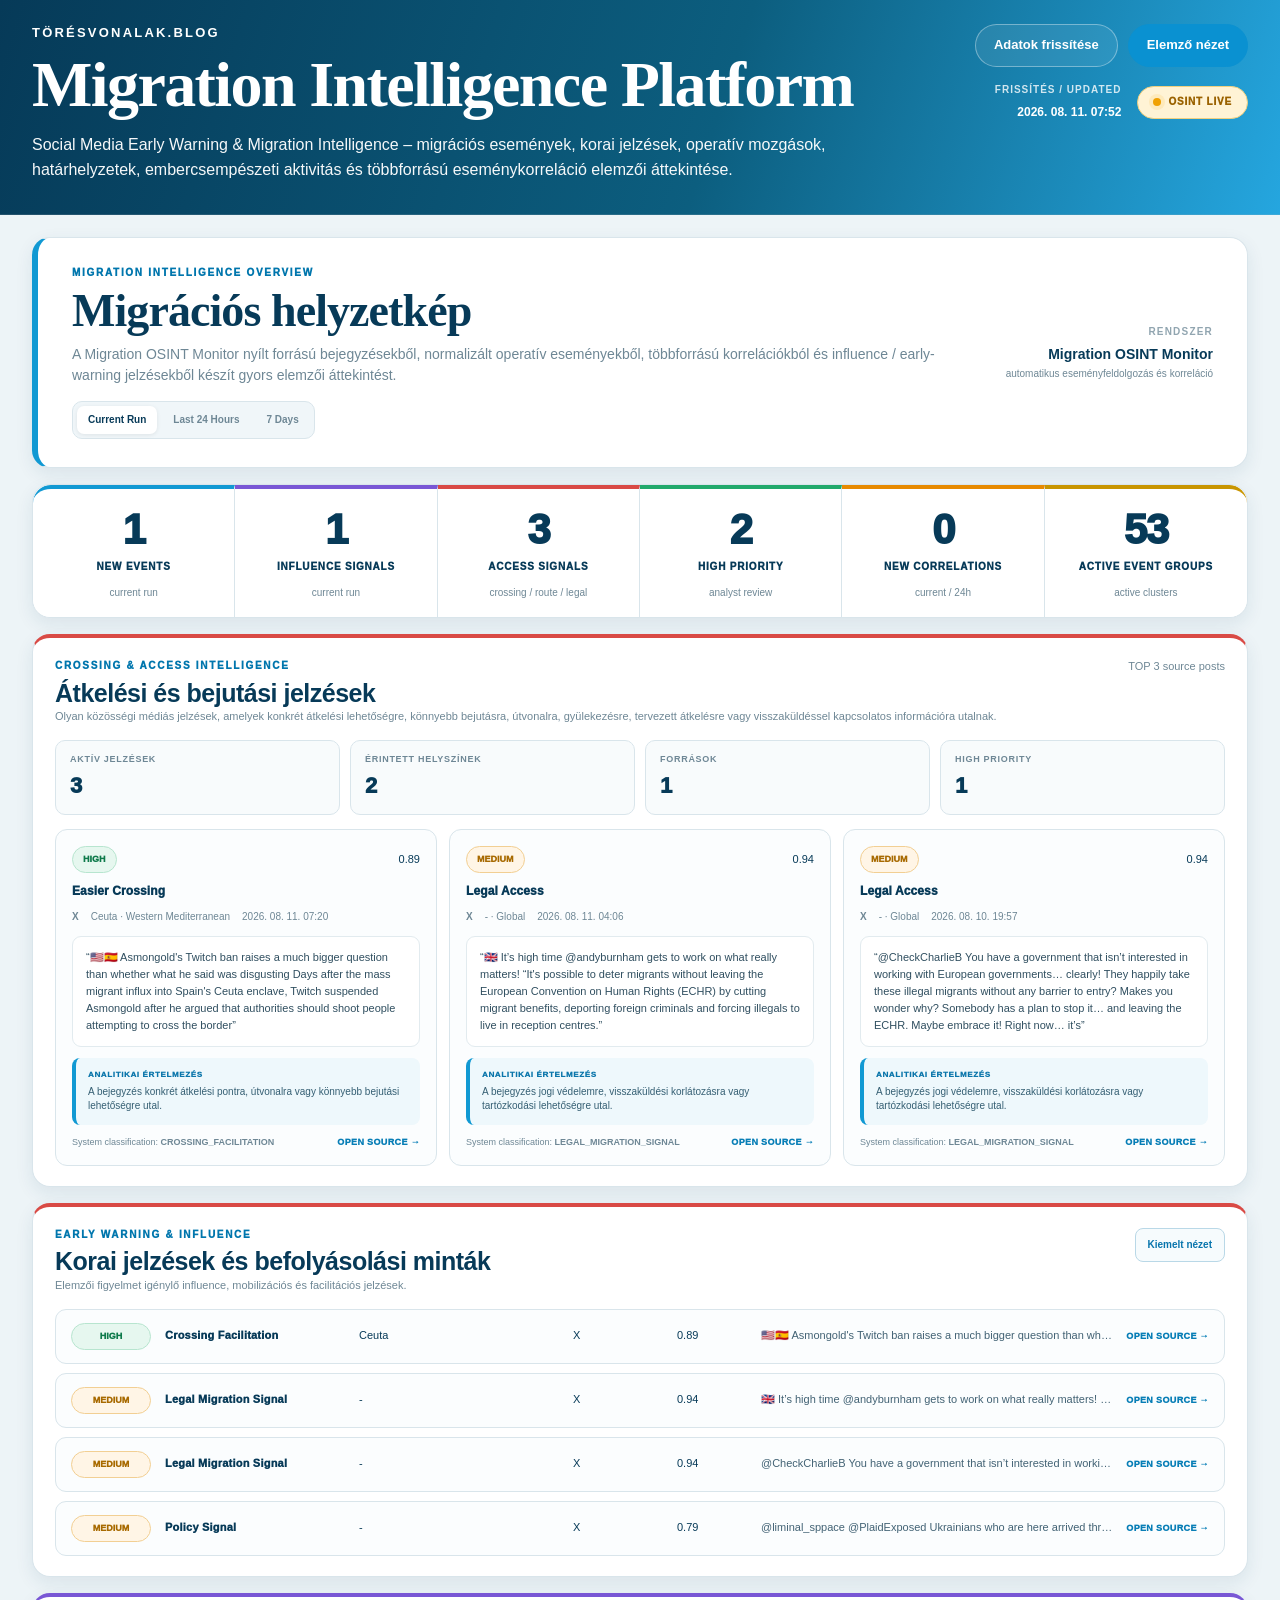
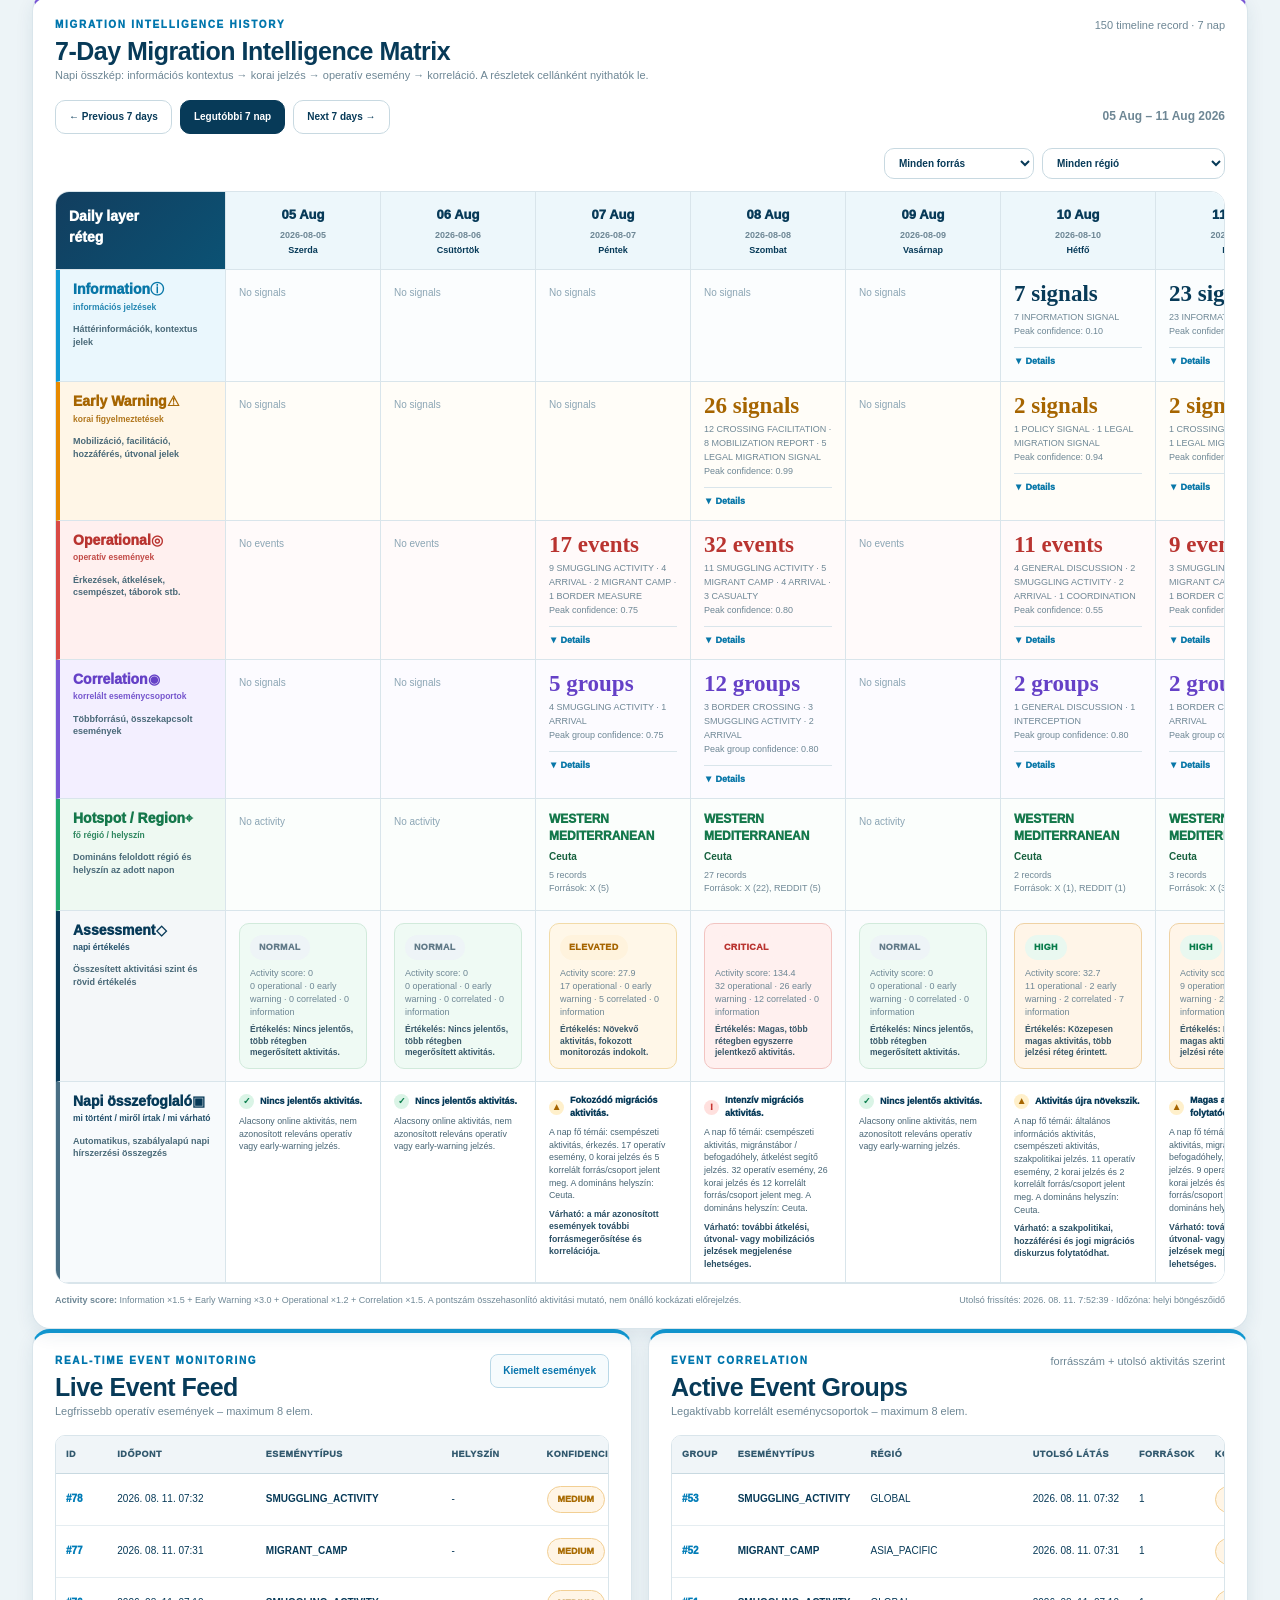
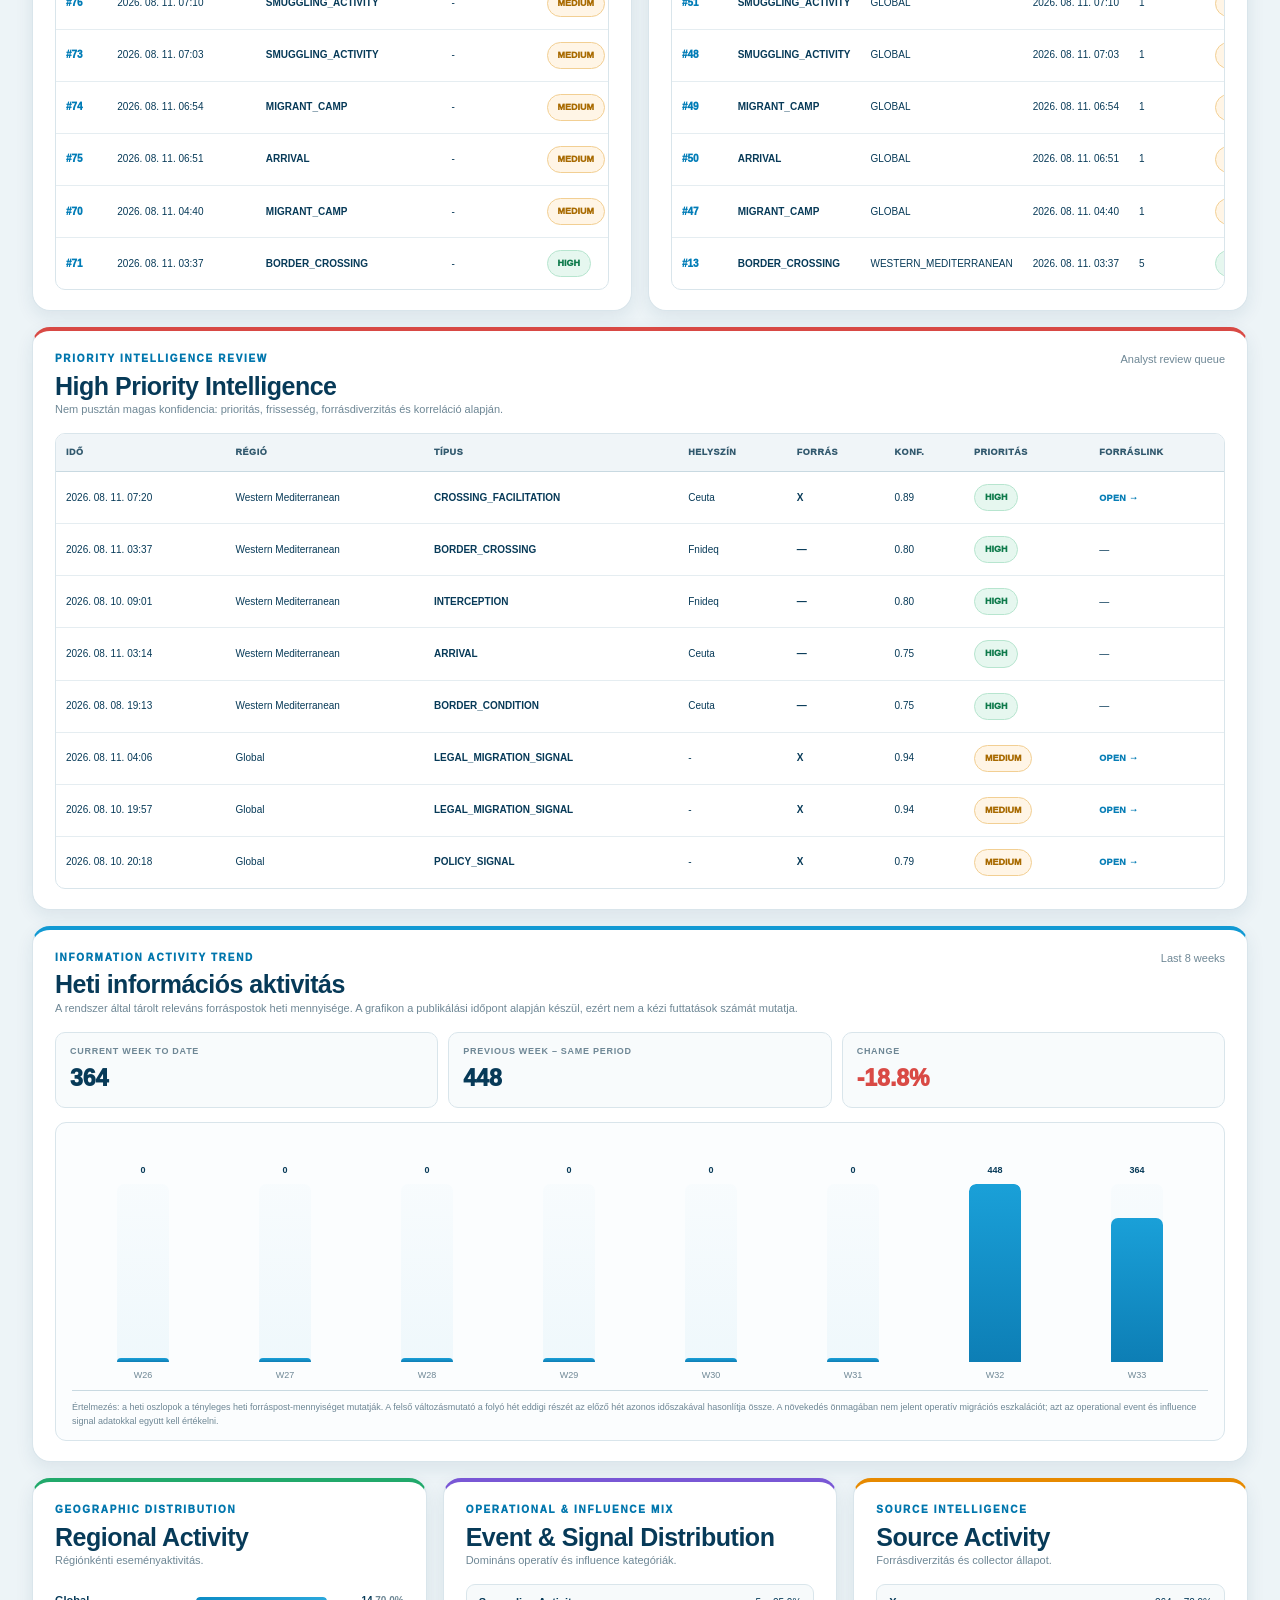
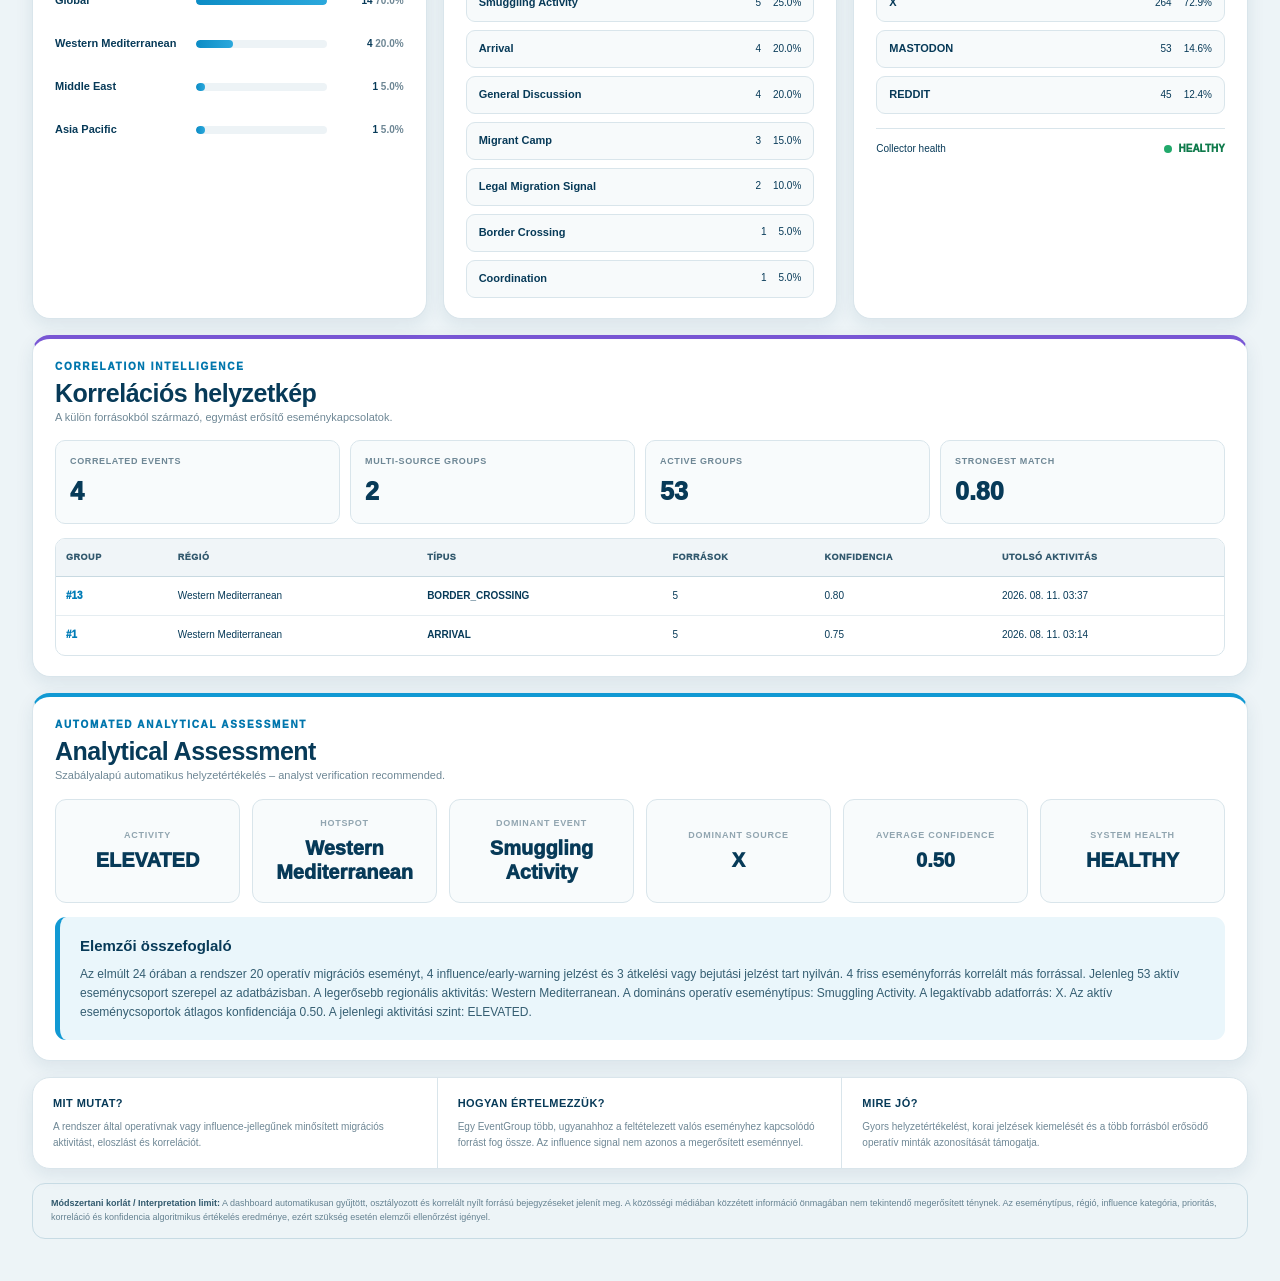
==== commit 79d429c4: "Update index.html" ====
--- a/index.html
+++ b/index.html
@@ -1465,6 +1465,157 @@
     .matrix-assessment-badge{display:inline-flex;border-radius:999px;padding:6px 9px;font-size:9px;font-weight:950;letter-spacing:.04em}.matrix-assessment-badge.normal{background:#eef4f7;color:#627b89}.matrix-assessment-badge.elevated{background:#fff3dd;color:#a66500}.matrix-assessment-badge.high{background:#e9f8f0;color:#087c4b}.matrix-assessment-badge.critical{background:#fff0ef;color:#b93430}
     .matrix-assessment-score{margin-top:7px;font-size:9px;color:var(--muted);line-height:1.45}
     .matrix-legend{margin-top:10px;color:var(--muted);font-size:9px;line-height:1.55}
+
+    .matrix-day-weekday{
+      margin-top:2px;
+      font-size:9px;
+      color:var(--navy);
+      font-weight:850;
+    }
+
+    .matrix-row-label{
+      flex-direction:column;
+      gap:3px;
+    }
+
+    .matrix-row-label-main{
+      font-size:14px;
+      line-height:1.1;
+    }
+
+    .matrix-row-label-sub{
+      font-size:8.5px;
+      font-weight:800;
+      opacity:.88;
+    }
+
+    .matrix-row-label-desc{
+      margin-top:7px;
+      font-size:9px;
+      line-height:1.42;
+      color:#496978;
+      font-weight:650;
+    }
+
+    .matrix-label-summary{
+      background:#f7fafc;
+      color:var(--navy);
+      border-left:4px solid #496f84;
+    }
+
+    .matrix-data-summary{
+      background:#fff;
+      min-height:128px;
+    }
+
+    .matrix-hotspot-place{
+      margin-top:2px;
+      margin-bottom:4px;
+      color:#17623f;
+      font-size:10px;
+      font-weight:900;
+    }
+
+    .matrix-assessment-card{
+      min-height:82px;
+      border:1px solid var(--line);
+      border-radius:10px;
+      padding:9px 10px;
+      background:#f7fafc;
+    }
+
+    .matrix-assessment-card.normal{
+      background:#effaf4;
+      border-color:#d1eadb;
+    }
+
+    .matrix-assessment-card.elevated{
+      background:#fff7e8;
+      border-color:#f2dba8;
+    }
+
+    .matrix-assessment-card.high{
+      background:#fff5e8;
+      border-color:#efd2a4;
+    }
+
+    .matrix-assessment-card.critical{
+      background:#fff0ef;
+      border-color:#f2c4c1;
+    }
+
+    .matrix-assessment-note{
+      margin-top:5px;
+      color:#38586a;
+      font-size:8.5px;
+      line-height:1.38;
+      font-weight:700;
+    }
+
+    .matrix-summary-head{
+      display:flex;
+      align-items:center;
+      gap:6px;
+      margin-bottom:6px;
+      color:var(--navy);
+      font-size:9px;
+      font-weight:950;
+    }
+
+    .matrix-summary-icon{
+      width:15px;
+      height:15px;
+      border-radius:50%;
+      display:inline-flex;
+      align-items:center;
+      justify-content:center;
+      flex:0 0 auto;
+      font-size:9px;
+      font-weight:950;
+    }
+
+    .matrix-summary-icon.normal{
+      background:#daf4e6;
+      color:#087c4b;
+    }
+
+    .matrix-summary-icon.elevated,
+    .matrix-summary-icon.high{
+      background:#fff0cb;
+      color:#a66500;
+    }
+
+    .matrix-summary-icon.critical{
+      background:#ffe0de;
+      color:#c73531;
+    }
+
+    .matrix-summary-text{
+      color:#476575;
+      font-size:8.8px;
+      line-height:1.44;
+    }
+
+    .matrix-summary-expected{
+      margin-top:6px;
+      color:#284e63;
+      font-size:8.7px;
+      line-height:1.42;
+      font-weight:750;
+    }
+
+    .matrix-legend{
+      display:flex;
+      justify-content:space-between;
+      gap:12px;
+      flex-wrap:wrap;
+    }
+
+    .matrix-legend-status{
+      margin-left:auto;
+      text-align:right;
+    }
+
     @media(max-width:800px){.matrix-grid{grid-template-columns:135px repeat(7,minmax(145px,1fr));min-width:1150px}.matrix-cell{padding:10px}.matrix-range{width:100%}}
 
   </style>
@@ -1613,8 +1764,8 @@
       <section class="panel accent-purple matrix-panel section-pad" id="timelinePanel">
         <div class="section-head">
           <div>
-            <div class="eyebrow">7-Day Migration Intelligence Matrix</div>
-            <h3>Early Warning &amp; Operational Timeline</h3>
+            <div class="eyebrow">Migration Intelligence History</div>
+            <h3>7-Day Migration Intelligence Matrix</h3>
             <div class="section-sub">Napi összkép: információs kontextus → korai jelzés → operatív esemény → korreláció. A részletek cellánként nyithatók le.</div>
           </div>
           <span class="section-sub" id="timelineVisibleLabel">—</span>
@@ -1622,7 +1773,7 @@
         <div class="matrix-nav">
           <div class="matrix-nav-left">
             <button class="matrix-nav-btn" id="matrixPrev" type="button">← Previous 7 days</button>
-            <button class="matrix-nav-btn" id="matrixLatest" type="button">Legutóbbi 7 nap</button>
+            <button class="matrix-nav-btn" id="matrixLatest" type="button" style="background:var(--navy);color:#fff;border-color:var(--navy)">Legutóbbi 7 nap</button>
             <button class="matrix-nav-btn" id="matrixNext" type="button">Next 7 days →</button>
           </div>
           <div class="matrix-range" id="matrixRange">—</div>
@@ -1632,7 +1783,16 @@
           <select class="matrix-select" id="timelineRegionFilter"><option value="ALL">Minden régió</option></select>
         </div>
         <div class="matrix-scroll"><div class="matrix-grid" id="signalTimelineList"><div class="matrix-empty">Timeline adatok betöltése…</div></div></div>
-        <div class="matrix-legend"><strong>Értelmezés:</strong> az INFORMATION szűrt kontextus, az EARLY WARNING mobilizációs/facilitációs jelzés, az OPERATIONAL azonosított esemény, a CORRELATED pedig EventGrouphoz kapcsolt forrás. Az Assessment összetett aktivitási jelző, nem önálló kockázati előrejelzés.</div>
+        <div class="matrix-legend">
+          <div>
+            <strong>Activity score:</strong>
+            Information ×1.5 + Early Warning ×3.0 + Operational ×1.2 + Correlation ×1.5.
+            A pontszám összehasonlító aktivitási mutató, nem önálló kockázati előrejelzés.
+          </div>
+          <div class="matrix-legend-status">
+            <span id="matrixUpdated">—</span> · Időzóna: helyi böngészőidő
+          </div>
+        </div>
       </section>
 
       <div class="two-col">
@@ -2674,99 +2834,636 @@
         regions.map(x=>`<option value="${escapeAttr(x)}">${escapeHtml(x.replaceAll("_"," "))}</option>`).join("");
     }
 
+
+    const MATRIX_DAY_NAMES_HU = [
+      "Vasárnap","Hétfő","Kedd","Szerda","Csütörtök","Péntek","Szombat"
+    ];
+
+    const MATRIX_TYPE_HU = {
+      INFORMATION_SIGNAL:"információs jelzés",
+      CROSSING_FACILITATION:"átkelést segítő jelzés",
+      MOBILIZATION_REPORT:"mobilizációs jelzés",
+      MOBILIZATION_COORDINATION:"mobilizáció / koordináció",
+      LEGAL_MIGRATION_SIGNAL:"legális migrációs jelzés",
+      POLICY_SIGNAL:"szakpolitikai jelzés",
+      SMUGGLING_ACTIVITY:"csempészeti aktivitás",
+      ARRIVAL:"érkezés",
+      MIGRANT_CAMP:"migránstábor / befogadóhely",
+      BORDER_CROSSING:"határátkelés",
+      BORDER_CONDITION:"határhelyzet",
+      BORDER_MEASURE:"határintézkedés",
+      INTERCEPTION:"elfogás / feltartóztatás",
+      RESCUE_OPERATION:"mentési művelet",
+      CASUALTY:"haláleset / sérülés",
+      COORDINATION:"koordináció",
+      GENERAL_DISCUSSION:"általános információs aktivitás"
+    };
+
+    function matrixTypeHu(value){
+      const key=String(value||"").toUpperCase();
+      return MATRIX_TYPE_HU[key] || String(value||"jelzés").replaceAll("_"," ").toLowerCase();
+    }
+
     function matrixAnchorDate(){
-      const d = new Date(timelineState.generatedAt || Date.now());
-      const anchor = Number.isNaN(d.getTime()) ? new Date() : d;
+      const d=new Date(timelineState.generatedAt||Date.now());
+      const anchor=Number.isNaN(d.getTime())?new Date():d;
       anchor.setHours(23,59,59,999);
-      anchor.setDate(anchor.getDate() + timelineState.weekOffset * 7);
+      anchor.setDate(anchor.getDate()+timelineState.weekOffset*7);
       return anchor;
     }
 
     function matrixDays(){
-      const end = matrixAnchorDate();
+      const end=matrixAnchorDate();
       const days=[];
       for(let i=6;i>=0;i--){
-        const d=new Date(end); d.setDate(end.getDate()-i); d.setHours(0,0,0,0); days.push(d);
+        const d=new Date(end);
+        d.setDate(end.getDate()-i);
+        d.setHours(0,0,0,0);
+        days.push(d);
       }
       return days;
     }
 
-    function sameLocalDay(a,b){return a.getFullYear()===b.getFullYear()&&a.getMonth()===b.getMonth()&&a.getDate()===b.getDate()}
+    function sameLocalDay(a,b){
+      return a.getFullYear()===b.getFullYear()
+        && a.getMonth()===b.getMonth()
+        && a.getDate()===b.getDate();
+    }
+
     function matrixItemsForDay(day){
       return timelineState.items.filter(item=>{
-        const ts=new Date(item.timestamp||0); if(Number.isNaN(ts.getTime())||!sameLocalDay(ts,day)) return false;
-        if(timelineState.source!=="ALL" && String(item.source||"")!==timelineState.source) return false;
+        const ts=new Date(item.timestamp||0);
+        if(Number.isNaN(ts.getTime())||!sameLocalDay(ts,day))return false;
+
+        if(
+          timelineState.source!=="ALL"
+          && String(item.source||"")!==timelineState.source
+        )return false;
+
         const region=String(item.primary_region||item.region||"");
-        if(timelineState.region!=="ALL" && region!==timelineState.region) return false;
+
+        if(
+          timelineState.region!=="ALL"
+          && region!==timelineState.region
+        )return false;
+
         return true;
       });
     }
-    function layerItems(items,layer){return items.filter(x=>String(x.layer||"").toUpperCase()===layer)}
+
+    function layerItems(items,layer){
+      return items.filter(
+        x=>String(x.layer||"").toUpperCase()===layer
+      );
+    }
+
+    function typeCounter(items){
+      const counts={};
+
+      items.forEach(item=>{
+        const type=String(
+          first(item,["type","signal_type","event_type"],"SIGNAL")
+        ).toUpperCase();
+
+        counts[type]=(counts[type]||0)+1;
+      });
+
+      return counts;
+    }
+
+    function topTypeEntries(items,limit=3){
+      return Object.entries(typeCounter(items))
+        .sort((a,b)=>b[1]-a[1])
+        .slice(0,limit);
+    }
+
     function topTypes(items,limit=3){
-      const m={}; items.forEach(x=>{const t=String(first(x,["type","signal_type","event_type"],"Signal")).replaceAll("_"," ");m[t]=(m[t]||0)+1});
-      return Object.entries(m).sort((a,b)=>b[1]-a[1]).slice(0,limit).map(([k,v])=>`${v} ${k}`).join(" · ");
-    }
+      return topTypeEntries(items,limit)
+        .map(([type,count])=>`${count} ${type.replaceAll("_"," ")}`)
+        .join(" · ");
+    }
+
     function matrixDetailHtml(items){
       return items.slice(0,8).map(item=>{
-        const d=timelineDateParts(item.timestamp), type=String(first(item,["type","signal_type","event_type"],"Signal")).replaceAll("_"," ");
-        const text=first(item,["text_excerpt","text"],""); const url=first(item,["source_url","url"],null);
-        return `<div class="matrix-detail-item"><span class="matrix-detail-time">${escapeHtml(d.time)}</span> · <strong>${escapeHtml(type)}</strong><br>${escapeHtml(String(text).slice(0,170))}${String(text).length>170?"…":""}${url?`<br><a class="matrix-detail-link" href="${escapeAttr(url)}" target="_blank" rel="noopener noreferrer">Forrás ↗</a>`:""}</div>`;
+        const d=timelineDateParts(item.timestamp);
+        const type=String(
+          first(item,["type","signal_type","event_type"],"Signal")
+        ).replaceAll("_"," ");
+
+        const text=first(item,["text_excerpt","text"],"");
+        const url=first(item,["source_url","url"],null);
+
+        return `
+          <div class="matrix-detail-item">
+            <span class="matrix-detail-time">${escapeHtml(d.time)}</span>
+            · <strong>${escapeHtml(type)}</strong>
+            <br>
+            ${escapeHtml(String(text).slice(0,170))}
+            ${String(text).length>170?"…":""}
+            ${url?`<br><a class="matrix-detail-link" href="${escapeAttr(url)}" target="_blank" rel="noopener noreferrer">Forrás ↗</a>`:""}
+          </div>
+        `;
       }).join("");
     }
+
     function matrixLayerCell(items,layer,klass){
-      const arr=layerItems(items,layer); if(!arr.length)return `<div class="matrix-cell matrix-data-${klass}"><div class="matrix-empty">No signals</div></div>`;
-      const breakdown=topTypes(arr); const conf=Math.max(...arr.map(x=>Number(x.confidence)||0));
-      return `<div class="matrix-cell matrix-data-${klass}"><div class="matrix-count ${klass}">${arr.length} ${arr.length===1?"signal":"signals"}</div><div class="matrix-breakdown">${escapeHtml(breakdown||"—")}<br>Peak confidence: ${escapeHtml(conf.toFixed(2))}</div><details class="matrix-details"><summary>▼ Details</summary>${matrixDetailHtml(arr)}</details></div>`;
-    }
+      const arr=layerItems(items,layer);
+
+      if(!arr.length){
+        return `<div class="matrix-cell matrix-data-${klass}"><div class="matrix-empty">No signals</div></div>`;
+      }
+
+      const breakdown=topTypes(arr);
+      const conf=Math.max(...arr.map(x=>Number(x.confidence)||0));
+
+      const noun=layer==="CORRELATED"
+        ? (arr.length===1?"group":"groups")
+        : (arr.length===1?"signal":"signals");
+
+      return `
+        <div class="matrix-cell matrix-data-${klass}">
+          <div class="matrix-count ${klass}">${arr.length} ${noun}</div>
+          <div class="matrix-breakdown">
+            ${escapeHtml(breakdown||"—")}
+            <br>
+            ${layer==="CORRELATED"?"Peak group confidence":"Peak confidence"}: ${escapeHtml(conf.toFixed(2))}
+          </div>
+          <details class="matrix-details">
+            <summary>▼ Details</summary>
+            ${matrixDetailHtml(arr)}
+          </details>
+        </div>
+      `;
+    }
+
     function matrixOperationalCell(items){
-      const arr=layerItems(items,"OPERATIONAL"); if(!arr.length)return `<div class="matrix-cell matrix-data-operational"><div class="matrix-empty">No events</div></div>`;
-      const breakdown=topTypes(arr); const conf=Math.max(...arr.map(x=>Number(x.confidence)||0));
-      return `<div class="matrix-cell matrix-data-operational"><div class="matrix-count operational">${arr.length} ${arr.length===1?"event":"events"}</div><div class="matrix-breakdown">${escapeHtml(breakdown||"—")}<br>Peak confidence: ${escapeHtml(conf.toFixed(2))}</div><details class="matrix-details"><summary>▼ Details</summary>${matrixDetailHtml(arr)}</details></div>`;
-    }
+      const arr=layerItems(items,"OPERATIONAL");
+
+      if(!arr.length){
+        return `<div class="matrix-cell matrix-data-operational"><div class="matrix-empty">No events</div></div>`;
+      }
+
+      const breakdown=topTypes(arr,4);
+      const conf=Math.max(...arr.map(x=>Number(x.confidence)||0));
+
+      return `
+        <div class="matrix-cell matrix-data-operational">
+          <div class="matrix-count operational">
+            ${arr.length} ${arr.length===1?"event":"events"}
+          </div>
+          <div class="matrix-breakdown">
+            ${escapeHtml(breakdown||"—")}
+            <br>
+            Peak confidence: ${escapeHtml(conf.toFixed(2))}
+          </div>
+          <details class="matrix-details">
+            <summary>▼ Details</summary>
+            ${matrixDetailHtml(arr)}
+          </details>
+        </div>
+      `;
+    }
+
+    function matrixResolvedHotspot(items){
+      if(!items.length)return null;
+
+      const analytical=items.filter(
+        x=>String(x.layer||"").toUpperCase()!=="INFORMATION"
+      );
+
+      const base=analytical.length?analytical:items;
+      const regionCounts={};
+
+      base.forEach(item=>{
+        const region=String(item.primary_region||item.region||"").trim();
+        const upper=region.toUpperCase();
+
+        if(
+          !region
+          || region==="-"
+          || upper==="GLOBAL"
+          || upper.includes("UNRESOLVED")
+        )return;
+
+        regionCounts[region]=(regionCounts[region]||0)+1;
+      });
+
+      let selectedRegion=null;
+
+      if(Object.keys(regionCounts).length){
+        selectedRegion=Object.entries(regionCounts)
+          .sort((a,b)=>b[1]-a[1])[0][0];
+      }
+
+      const regionItems=selectedRegion
+        ? base.filter(x=>String(x.primary_region||x.region||"")===selectedRegion)
+        : base;
+
+      const locationCounts={};
+
+      regionItems.forEach(item=>{
+        const loc=first(item,["primary_location","location"],null);
+        if(loc&&loc!=="-"){
+          locationCounts[loc]=(locationCounts[loc]||0)+1;
+        }
+      });
+
+      const location=Object.entries(locationCounts)
+        .sort((a,b)=>b[1]-a[1])[0];
+
+      const sourceCounts={};
+
+      regionItems.forEach(item=>{
+        const src=String(item.source||"UNKNOWN").toUpperCase();
+        sourceCounts[src]=(sourceCounts[src]||0)+1;
+      });
+
+      return {
+        region:selectedRegion||"Unresolved / Global",
+        location:location?location[0]:null,
+        count:regionItems.length,
+        sourceCounts
+      };
+    }
+
     function matrixHotspotCell(items){
-      if(!items.length)return `<div class="matrix-cell matrix-data-hotspot"><div class="matrix-empty">No activity</div></div>`;
-      const counts={}; items.forEach(x=>{const r=String(x.primary_region||x.region||"Unresolved / Unlocated").replaceAll("_"," ");counts[r]=(counts[r]||0)+1});
-      const [region,count]=Object.entries(counts).sort((a,b)=>b[1]-a[1])[0];
-      const loc={}; items.forEach(x=>{const v=first(x,["primary_location","location"],null);if(v&&v!=="-")loc[v]=(loc[v]||0)+1});
-      const place=Object.entries(loc).sort((a,b)=>b[1]-a[1])[0];
-      return `<div class="matrix-cell matrix-data-hotspot"><div class="matrix-hotspot-main">${escapeHtml(region)}</div><div class="matrix-hotspot-sub">${count} timeline record${count===1?"":"s"}${place?`<br>Hotspot: <strong>${escapeHtml(place[0])}</strong>`:""}</div></div>`;
-    }
+      if(!items.length){
+        return `<div class="matrix-cell matrix-data-hotspot"><div class="matrix-empty">No activity</div></div>`;
+      }
+
+      const hotspot=matrixResolvedHotspot(items);
+
+      const sources=Object.entries(hotspot.sourceCounts||{})
+        .sort((a,b)=>b[1]-a[1])
+        .slice(0,3)
+        .map(([src,count])=>`${src} (${count})`)
+        .join(", ");
+
+      return `
+        <div class="matrix-cell matrix-data-hotspot">
+          <div class="matrix-hotspot-main">
+            ${escapeHtml(String(hotspot.region).replaceAll("_"," "))}
+          </div>
+          ${hotspot.location?`<div class="matrix-hotspot-place">${escapeHtml(hotspot.location)}</div>`:""}
+          <div class="matrix-hotspot-sub">
+            ${hotspot.count} records
+            ${sources?`<br>Források: ${escapeHtml(sources)}`:""}
+          </div>
+        </div>
+      `;
+    }
+
+    function matrixActivityStats(items){
+      const info=layerItems(items,"INFORMATION").length;
+      const ew=layerItems(items,"EARLY_WARNING").length;
+      const op=layerItems(items,"OPERATIONAL").length;
+      const co=layerItems(items,"CORRELATED").length;
+
+      const score=Math.round(
+        (info*1.5 + ew*3.0 + op*1.2 + co*1.5)*10
+      )/10;
+
+      let level="NORMAL";
+      let cls="normal";
+
+      if(
+        ew>=10
+        || op>=25
+        || co>=10
+        || score>=80
+      ){
+        level="CRITICAL";
+        cls="critical";
+      }else if(
+        ew>=2
+        || info>=10
+        || score>=30
+      ){
+        level="HIGH";
+        cls="high";
+      }else if(
+        op>=8
+        || co>=4
+        || score>=10
+      ){
+        level="ELEVATED";
+        cls="elevated";
+      }
+
+      return {info,ew,op,co,score,level,cls};
+    }
+
+    function matrixAssessmentNote(stats){
+      if(stats.level==="CRITICAL"){
+        return "Magas, több rétegben egyszerre jelentkező aktivitás.";
+      }
+      if(stats.level==="HIGH"){
+        return "Közepesen magas aktivitás, több jelzési réteg érintett.";
+      }
+      if(stats.level==="ELEVATED"){
+        return "Növekvő aktivitás, fokozott monitorozás indokolt.";
+      }
+      return "Nincs jelentős, több rétegben megerősített aktivitás.";
+    }
+
     function matrixAssessmentCell(items){
-      const ew=layerItems(items,"EARLY_WARNING").length, op=layerItems(items,"OPERATIONAL").length, co=layerItems(items,"CORRELATED").length;
-      const high=items.filter(x=>String(x.analyst_priority||x.priority||"").toUpperCase()==="HIGH").length;
-      const score=op*3+ew*2+co*2+high;
-      let level="NORMAL",cls="normal"; if(score>=28){level="CRITICAL";cls="critical"}else if(score>=16){level="HIGH";cls="high"}else if(score>=6){level="ELEVATED";cls="elevated"}
-      return `<div class="matrix-cell matrix-data-assessment"><span class="matrix-assessment-badge ${cls}">${level}</span><div class="matrix-assessment-score">Activity score: ${score}<br>${op} operational · ${ew} warning · ${co} correlated</div></div>`;
-    }
+      const s=matrixActivityStats(items);
+
+      return `
+        <div class="matrix-cell matrix-data-assessment">
+          <div class="matrix-assessment-card ${s.cls}">
+            <span class="matrix-assessment-badge ${s.cls}">${s.level}</span>
+            <div class="matrix-assessment-score">
+              Activity score: ${s.score}
+              <br>
+              ${s.op} operational · ${s.ew} early warning · ${s.co} correlated · ${s.info} information
+            </div>
+            <div class="matrix-assessment-note">
+              Értékelés: ${escapeHtml(matrixAssessmentNote(s))}
+            </div>
+          </div>
+        </div>
+      `;
+    }
+
+    function matrixSummaryExpected(items,stats){
+      const warningTypes=topTypeEntries(
+        layerItems(items,"EARLY_WARNING"),
+        2
+      ).map(([type])=>type);
+
+      if(
+        warningTypes.includes("MOBILIZATION_REPORT")
+        || warningTypes.includes("MOBILIZATION_COORDINATION")
+        || warningTypes.includes("CROSSING_FACILITATION")
+      ){
+        return "Várható: további átkelési, útvonal- vagy mobilizációs jelzések megjelenése lehetséges.";
+      }
+
+      if(
+        warningTypes.includes("POLICY_SIGNAL")
+        || warningTypes.includes("LEGAL_MIGRATION_SIGNAL")
+      ){
+        return "Várható: a szakpolitikai, hozzáférési és jogi migrációs diskurzus folytatódhat.";
+      }
+
+      if(stats.co>=2||stats.op>=8){
+        return "Várható: a már azonosított események további forrásmegerősítése és korrelációja.";
+      }
+
+      if(stats.info>0){
+        return "Várható: további információs aktivitás; erősebb operatív jelzés egyelőre nem látható.";
+      }
+
+      return "Várható: jelenleg nincs megalapozott rövid távú operatív jelzés.";
+    }
+
+    function matrixSummaryHeadline(stats,previousActive){
+      if(stats.level==="CRITICAL")return "Intenzív migrációs aktivitás.";
+      if(stats.level==="HIGH")return previousActive?"Magas aktivitás folytatódik.":"Aktivitás újra növekszik.";
+      if(stats.level==="ELEVATED")return "Fokozódó migrációs aktivitás.";
+      return "Nincs jelentős aktivitás.";
+    }
+
+    function matrixSummaryCell(items,previousItems){
+      const s=matrixActivityStats(items);
+      const p=matrixActivityStats(previousItems||[]);
+
+      if(s.info===0&&s.ew===0&&s.op===0&&s.co===0){
+        return `
+          <div class="matrix-cell matrix-data-summary">
+            <div class="matrix-summary-head">
+              <span class="matrix-summary-icon normal">✓</span>
+              Nincs jelentős aktivitás.
+            </div>
+            <div class="matrix-summary-text">
+              Alacsony online aktivitás, nem azonosított releváns operatív vagy early-warning jelzés.
+            </div>
+          </div>
+        `;
+      }
+
+      const hotspot=matrixResolvedHotspot(items);
+      const topics=[];
+
+      topTypeEntries(layerItems(items,"OPERATIONAL"),2).forEach(
+        ([type])=>topics.push(matrixTypeHu(type))
+      );
+
+      topTypeEntries(layerItems(items,"EARLY_WARNING"),2).forEach(
+        ([type])=>{
+          const label=matrixTypeHu(type);
+          if(!topics.includes(label))topics.push(label);
+        }
+      );
+
+      const topicText=topics.length
+        ? topics.slice(0,3).join(", ")
+        : "migrációs aktivitás";
+
+      let placeText="";
+
+      if(hotspot&&hotspot.location){
+        placeText=` A domináns helyszín: ${hotspot.location}.`;
+      }else if(hotspot&&hotspot.region!=="Unresolved / Global"){
+        placeText=` A domináns régió: ${String(hotspot.region).replaceAll("_"," ")}.`;
+      }
+
+      const body=
+        `A nap fő témái: ${topicText}. `
+        + `${s.op} operatív esemény, ${s.ew} korai jelzés és ${s.co} korrelált forrás/csoport jelent meg.`
+        + placeText;
+
+      const previousActive=(p.info+p.ew+p.op+p.co)>0;
+
+      return `
+        <div class="matrix-cell matrix-data-summary">
+          <div class="matrix-summary-head">
+            <span class="matrix-summary-icon ${s.cls}">
+              ${s.level==="CRITICAL"?"!":s.level==="NORMAL"?"✓":"▲"}
+            </span>
+            ${escapeHtml(matrixSummaryHeadline(s,previousActive))}
+          </div>
+          <div class="matrix-summary-text">
+            ${escapeHtml(body)}
+          </div>
+          <div class="matrix-summary-expected">
+            ${escapeHtml(matrixSummaryExpected(items,s))}
+          </div>
+        </div>
+      `;
+    }
+
+    function matrixRowLabel(title,sub,description,icon){
+      return `
+        <div class="matrix-row-label-main">
+          ${escapeHtml(title)}
+          ${icon?`<span style="float:right">${escapeHtml(icon)}</span>`:""}
+        </div>
+        <div class="matrix-row-label-sub">${escapeHtml(sub)}</div>
+        <div class="matrix-row-label-desc">${escapeHtml(description)}</div>
+      `;
+    }
+
     function renderTimeline(){
-      const grid=$("signalTimelineList"), days=matrixDays(), now=new Date();
-      const all=days.flatMap(matrixItemsForDay); $("timelineVisibleLabel").textContent=`${all.length} jelzés · 7 nap`;
-      const fmt=d=>d.toLocaleDateString("en-GB",{day:"2-digit",month:"short"});
-      $("matrixRange").textContent=`${fmt(days[0])} – ${fmt(days[6])} ${days[6].getFullYear()}`;
-      let h=`<div class="matrix-cell matrix-head matrix-corner">Daily layer</div>`;
-      days.forEach(d=>{h+=`<div class="matrix-cell matrix-head ${sameLocalDay(d,now)?"matrix-today":""}"><div class="matrix-day-name">${escapeHtml(d.toLocaleDateString("en-GB",{day:"2-digit",month:"short"}))}</div><div class="matrix-day-date">${d.getFullYear()}-${String(d.getMonth()+1).padStart(2,"0")}-${String(d.getDate()).padStart(2,"0")}</div></div>`});
+      const grid=$("signalTimelineList");
+      const days=matrixDays();
+      const now=new Date();
+
+      const all=days.flatMap(matrixItemsForDay);
+
+      $("timelineVisibleLabel").textContent=
+        `${all.length} timeline record · 7 nap`;
+
+      const fmt=d=>d.toLocaleDateString(
+        "en-GB",
+        {day:"2-digit",month:"short"}
+      );
+
+      $("matrixRange").textContent=
+        `${fmt(days[0])} – ${fmt(days[6])} ${days[6].getFullYear()}`;
+
+      $("matrixNext").disabled=timelineState.weekOffset>=0;
+
+      if($("matrixUpdated")){
+        $("matrixUpdated").textContent=timelineState.generatedAt
+          ? `Utolsó frissítés: ${new Date(timelineState.generatedAt).toLocaleString("hu-HU")}`
+          : "Utolsó frissítés: —";
+      }
+
+      let h=`
+        <div class="matrix-cell matrix-head matrix-corner">
+          <div class="matrix-corner-main">Daily layer</div>
+          <div class="matrix-corner-sub">réteg</div>
+        </div>
+      `;
+
+      days.forEach(d=>{
+        h+=`
+          <div class="matrix-cell matrix-head ${sameLocalDay(d,now)?"matrix-today":""}">
+            <div class="matrix-day-name">
+              ${escapeHtml(d.toLocaleDateString("en-GB",{day:"2-digit",month:"short"}))}
+            </div>
+            <div class="matrix-day-date">
+              ${d.getFullYear()}-${String(d.getMonth()+1).padStart(2,"0")}-${String(d.getDate()).padStart(2,"0")}
+            </div>
+            <div class="matrix-day-weekday">
+              ${escapeHtml(MATRIX_DAY_NAMES_HU[d.getDay()])}
+            </div>
+          </div>
+        `;
+      });
+
       const rows=[
-        ["Information","matrix-label-information",d=>matrixLayerCell(matrixItemsForDay(d),"INFORMATION","information")],
-        ["Early Warning","matrix-label-warning",d=>matrixLayerCell(matrixItemsForDay(d),"EARLY_WARNING","warning")],
-        ["Operational","matrix-label-operational",d=>matrixOperationalCell(matrixItemsForDay(d))],
-        ["Correlation","matrix-label-correlated",d=>matrixLayerCell(matrixItemsForDay(d),"CORRELATED","correlated")],
-        ["Hotspot / Region","matrix-label-hotspot",d=>matrixHotspotCell(matrixItemsForDay(d))],
-        ["Assessment","matrix-label-assessment",d=>matrixAssessmentCell(matrixItemsForDay(d))]
+        [
+          matrixRowLabel("Information","információs jelzések","Háttérinformációk, kontextus jelek","ⓘ"),
+          "matrix-label-information",
+          d=>matrixLayerCell(matrixItemsForDay(d),"INFORMATION","information")
+        ],
+        [
+          matrixRowLabel("Early Warning","korai figyelmeztetések","Mobilizáció, facilitáció, hozzáférés, útvonal jelek","⚠"),
+          "matrix-label-warning",
+          d=>matrixLayerCell(matrixItemsForDay(d),"EARLY_WARNING","warning")
+        ],
+        [
+          matrixRowLabel("Operational","operatív események","Érkezések, átkelések, csempészet, táborok stb.","◎"),
+          "matrix-label-operational",
+          d=>matrixOperationalCell(matrixItemsForDay(d))
+        ],
+        [
+          matrixRowLabel("Correlation","korrelált eseménycsoportok","Többforrású, összekapcsolt események","◉"),
+          "matrix-label-correlated",
+          d=>matrixLayerCell(matrixItemsForDay(d),"CORRELATED","correlated")
+        ],
+        [
+          matrixRowLabel("Hotspot / Region","fő régió / helyszín","Domináns feloldott régió és helyszín az adott napon","⌖"),
+          "matrix-label-hotspot",
+          d=>matrixHotspotCell(matrixItemsForDay(d))
+        ],
+        [
+          matrixRowLabel("Assessment","napi értékelés","Összesített aktivitási szint és rövid értékelés","◇"),
+          "matrix-label-assessment",
+          d=>matrixAssessmentCell(matrixItemsForDay(d))
+        ]
       ];
-      rows.forEach(([label,cls,fn])=>{h+=`<div class="matrix-cell matrix-row-label ${cls}">${label}</div>`;days.forEach(d=>h+=fn(d))}); grid.innerHTML=h;
-    }
+
+      rows.forEach(([label,cls,fn])=>{
+        h+=`<div class="matrix-cell matrix-row-label ${cls}">${label}</div>`;
+        days.forEach(d=>h+=fn(d));
+      });
+
+      h+=`
+        <div class="matrix-cell matrix-row-label matrix-label-summary">
+          ${matrixRowLabel(
+            "Napi összefoglaló",
+            "mi történt / miről írtak / mi várható",
+            "Automatikus, szabályalapú napi hírszerzési összegzés",
+            "▣"
+          )}
+        </div>
+      `;
+
+      days.forEach((d,index)=>{
+        const current=matrixItemsForDay(d);
+        const previous=index>0
+          ? matrixItemsForDay(days[index-1])
+          : [];
+
+        h+=matrixSummaryCell(current,previous);
+      });
+
+      grid.innerHTML=h;
+    }
+
     function renderSignalTimeline(data){
       const timeline=data.signal_timeline;
-      timelineState.items=timeline&&Array.isArray(timeline.items)?[...timeline.items].sort((a,b)=>new Date(b.timestamp||0)-new Date(a.timestamp||0)):[];
-      timelineState.generatedAt=(timeline&&timeline.generated_at)||data.generated_at||data.updated_at||null; timelineState.weekOffset=0;
-      populateTimelineFilters(timelineState.items); renderTimeline();
-    }
+
+      timelineState.items=
+        timeline&&Array.isArray(timeline.items)
+          ? [...timeline.items].sort(
+              (a,b)=>new Date(b.timestamp||0)-new Date(a.timestamp||0)
+            )
+          : [];
+
+      timelineState.generatedAt=
+        (timeline&&timeline.generated_at)
+        || data.generated_at
+        || data.updated_at
+        || null;
+
+      timelineState.weekOffset=0;
+
+      populateTimelineFilters(timelineState.items);
+      renderTimeline();
+    }
+
     function setupTimelineControls(){
-      $("matrixPrev").addEventListener("click",()=>{timelineState.weekOffset--;renderTimeline()});
-      $("matrixNext").addEventListener("click",()=>{timelineState.weekOffset++;renderTimeline()});
-      $("matrixLatest").addEventListener("click",()=>{timelineState.weekOffset=0;renderTimeline()});
-      $("timelineSourceFilter").addEventListener("change",e=>{timelineState.source=e.target.value||"ALL";renderTimeline()});
-      $("timelineRegionFilter").addEventListener("change",e=>{timelineState.region=e.target.value||"ALL";renderTimeline()});
+      $("matrixPrev").addEventListener("click",()=>{
+        timelineState.weekOffset--;
+        renderTimeline();
+      });
+
+      $("matrixNext").addEventListener("click",()=>{
+        if(timelineState.weekOffset<0){
+          timelineState.weekOffset++;
+          renderTimeline();
+        }
+      });
+
+      $("matrixLatest").addEventListener("click",()=>{
+        timelineState.weekOffset=0;
+        renderTimeline();
+      });
+
+      $("timelineSourceFilter").addEventListener("change",e=>{
+        timelineState.source=e.target.value||"ALL";
+        renderTimeline();
+      });
+
+      $("timelineRegionFilter").addEventListener("change",e=>{
+        timelineState.region=e.target.value||"ALL";
+        renderTimeline();
+      });
     }
 
     function locationLabel(item){
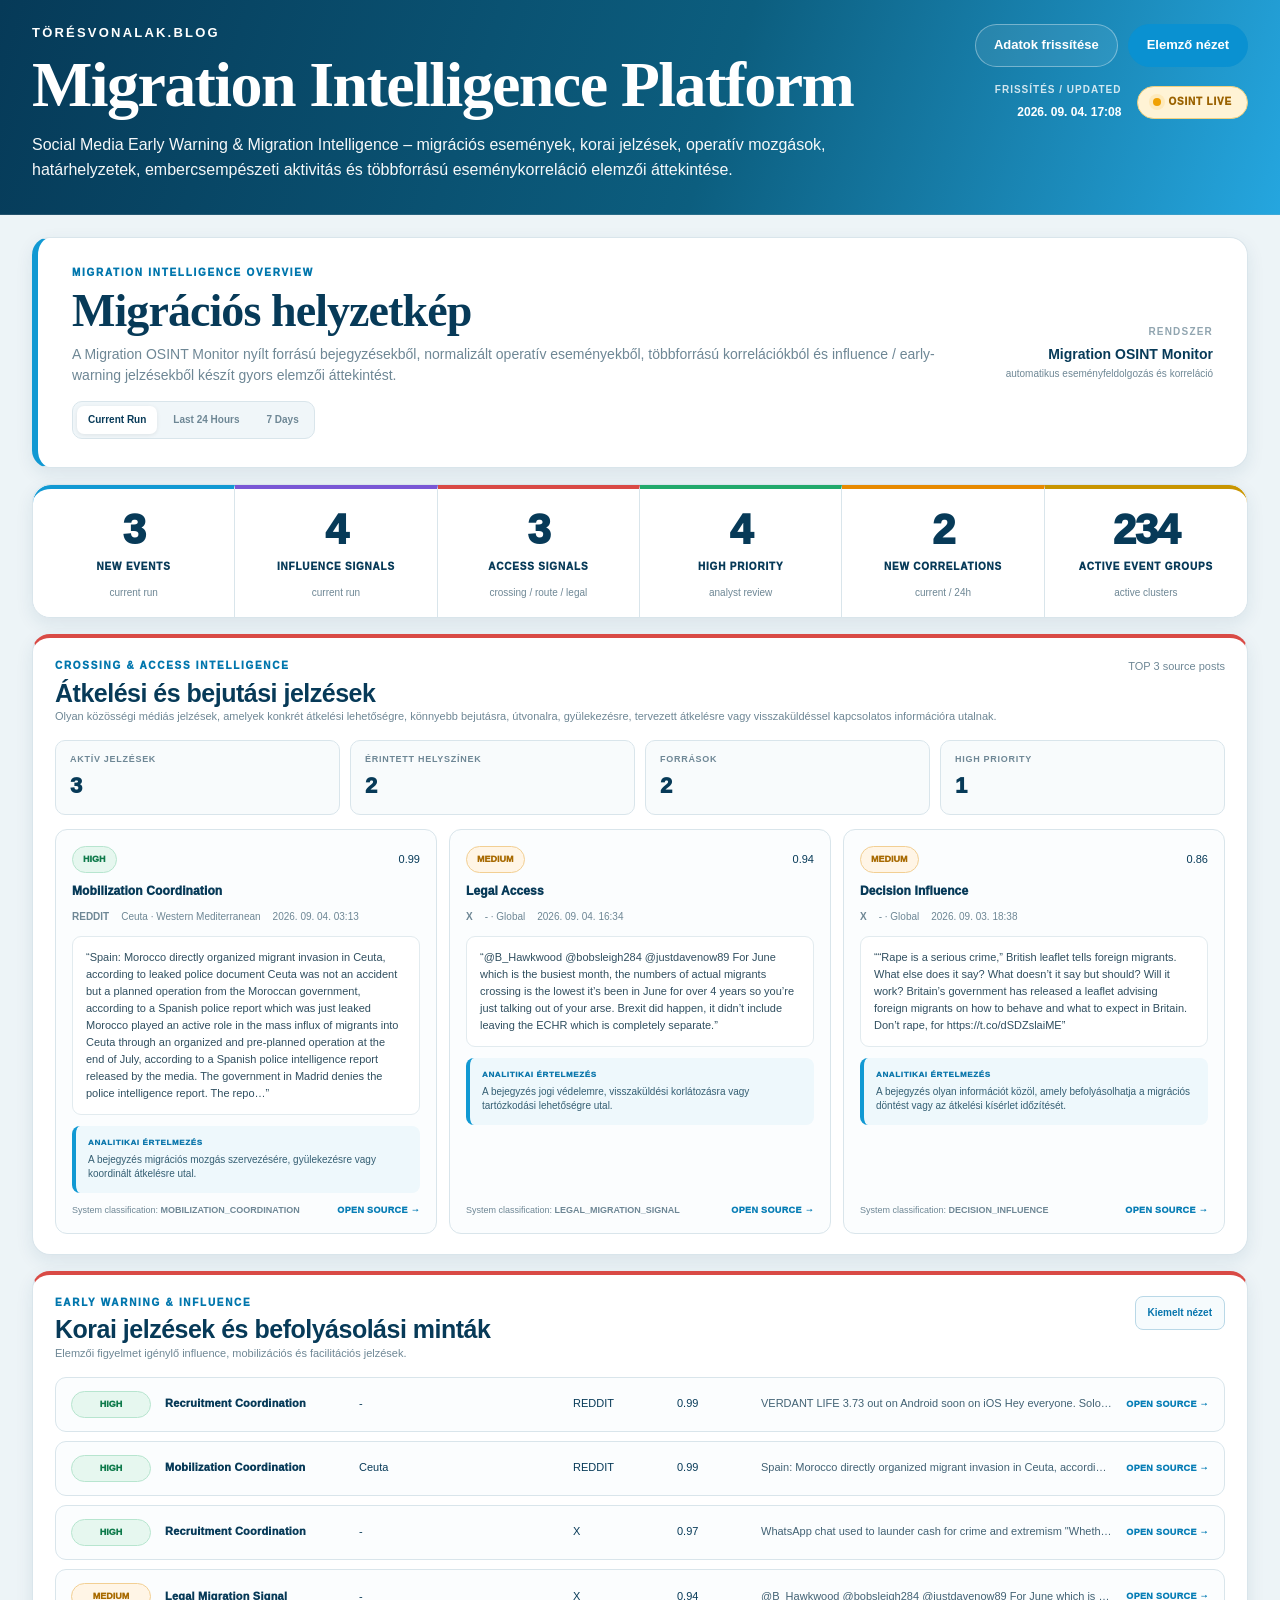
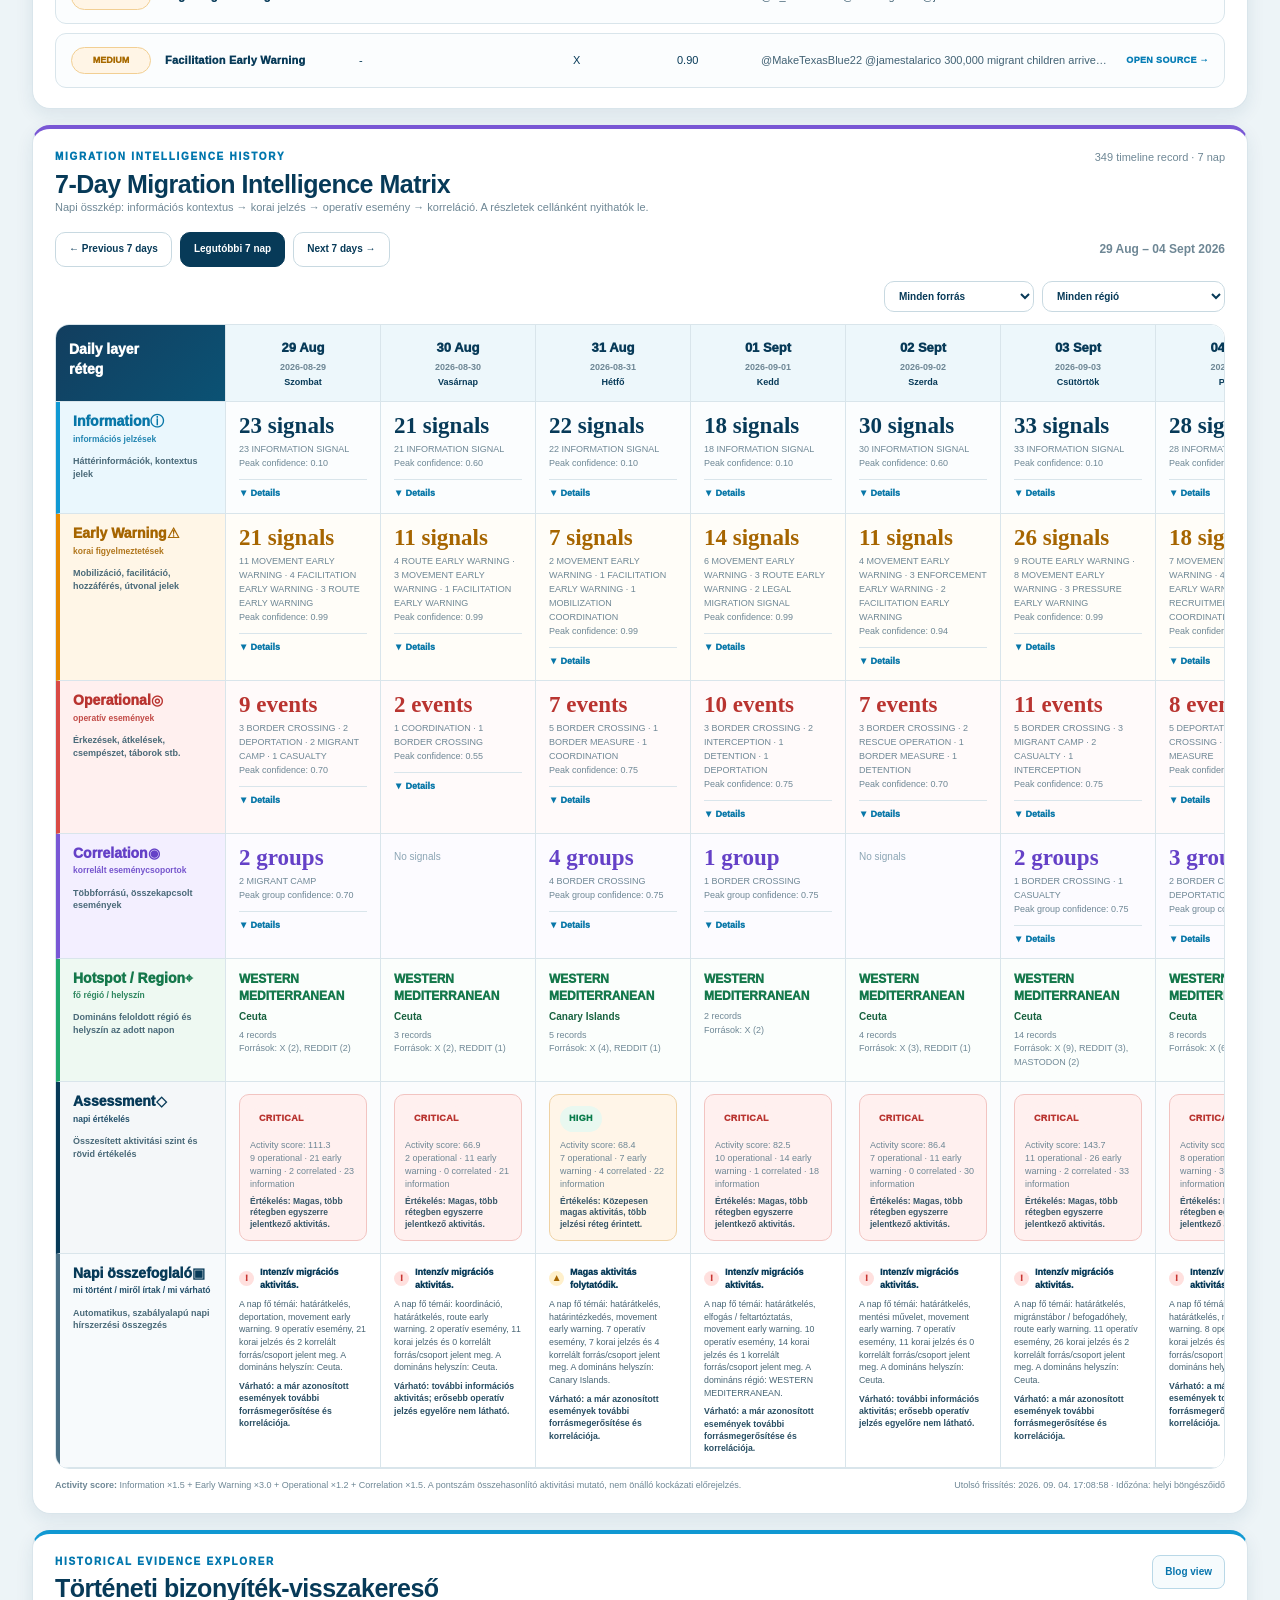
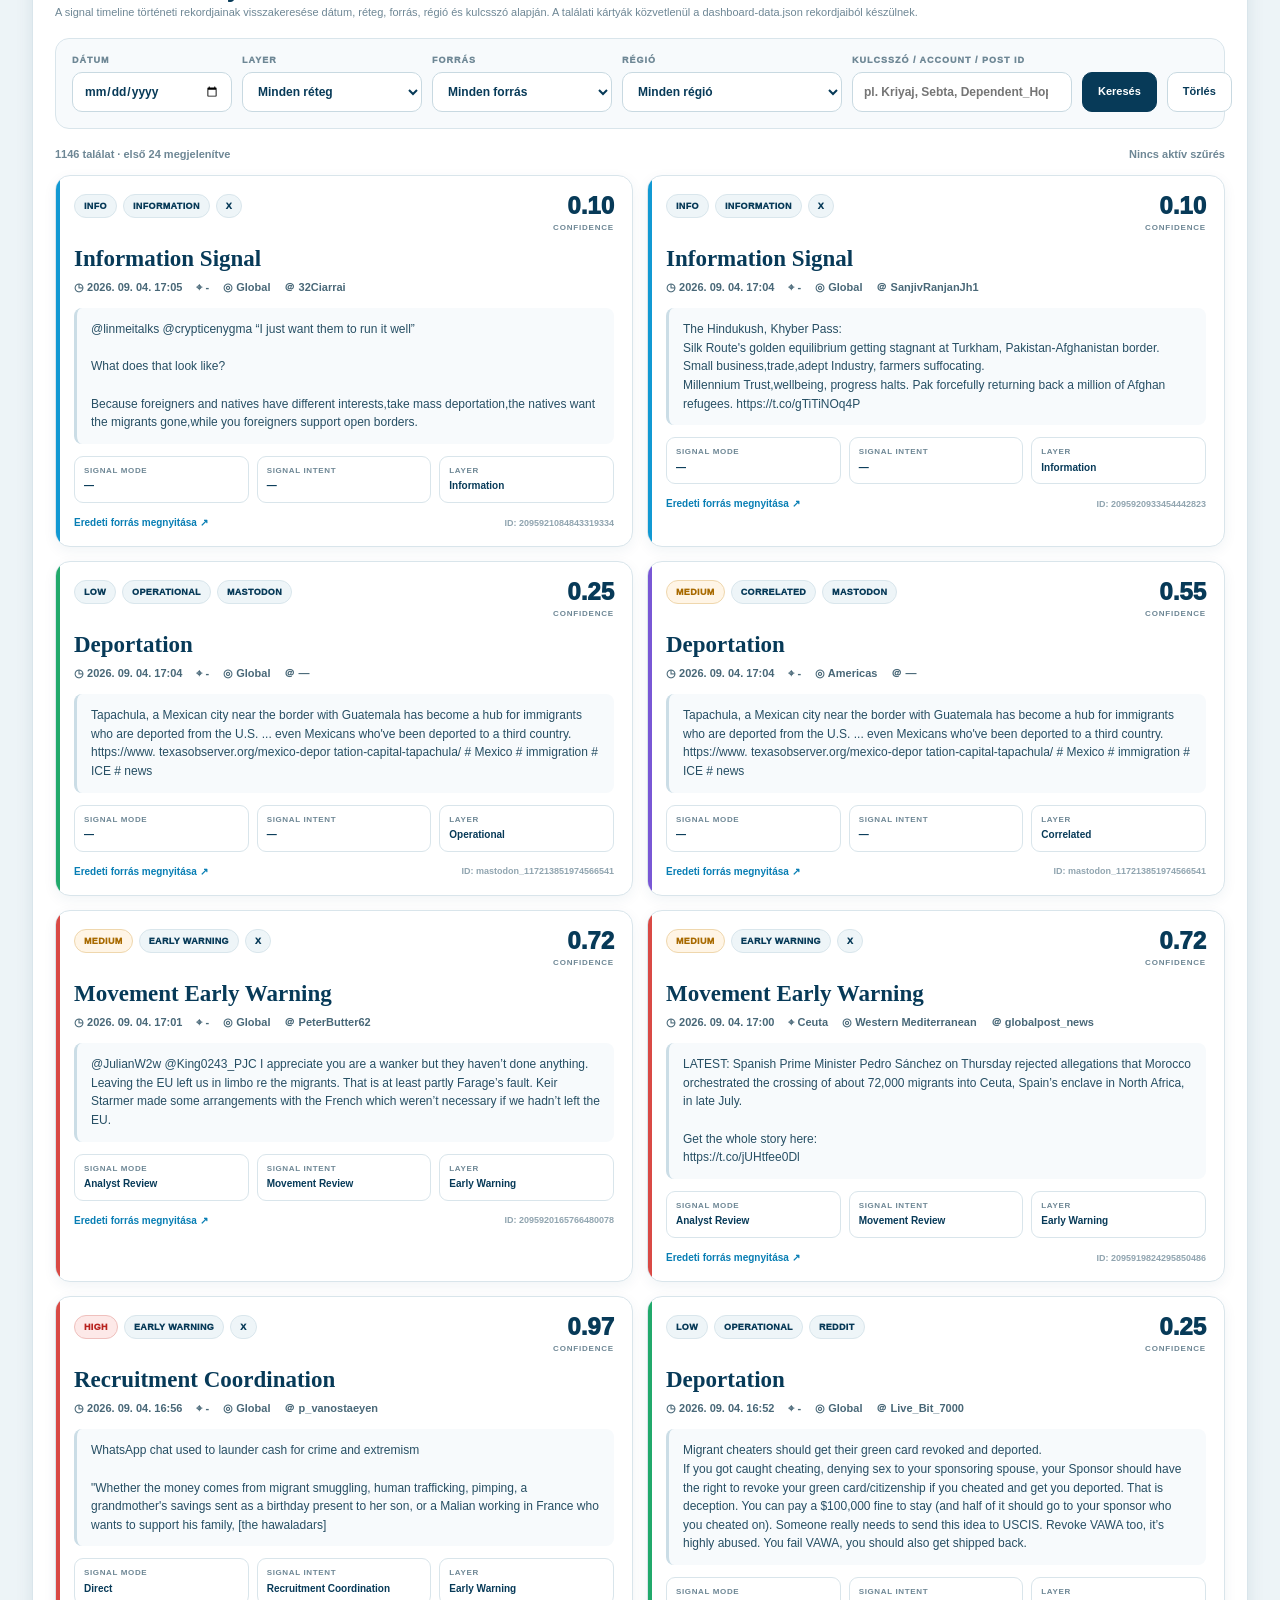
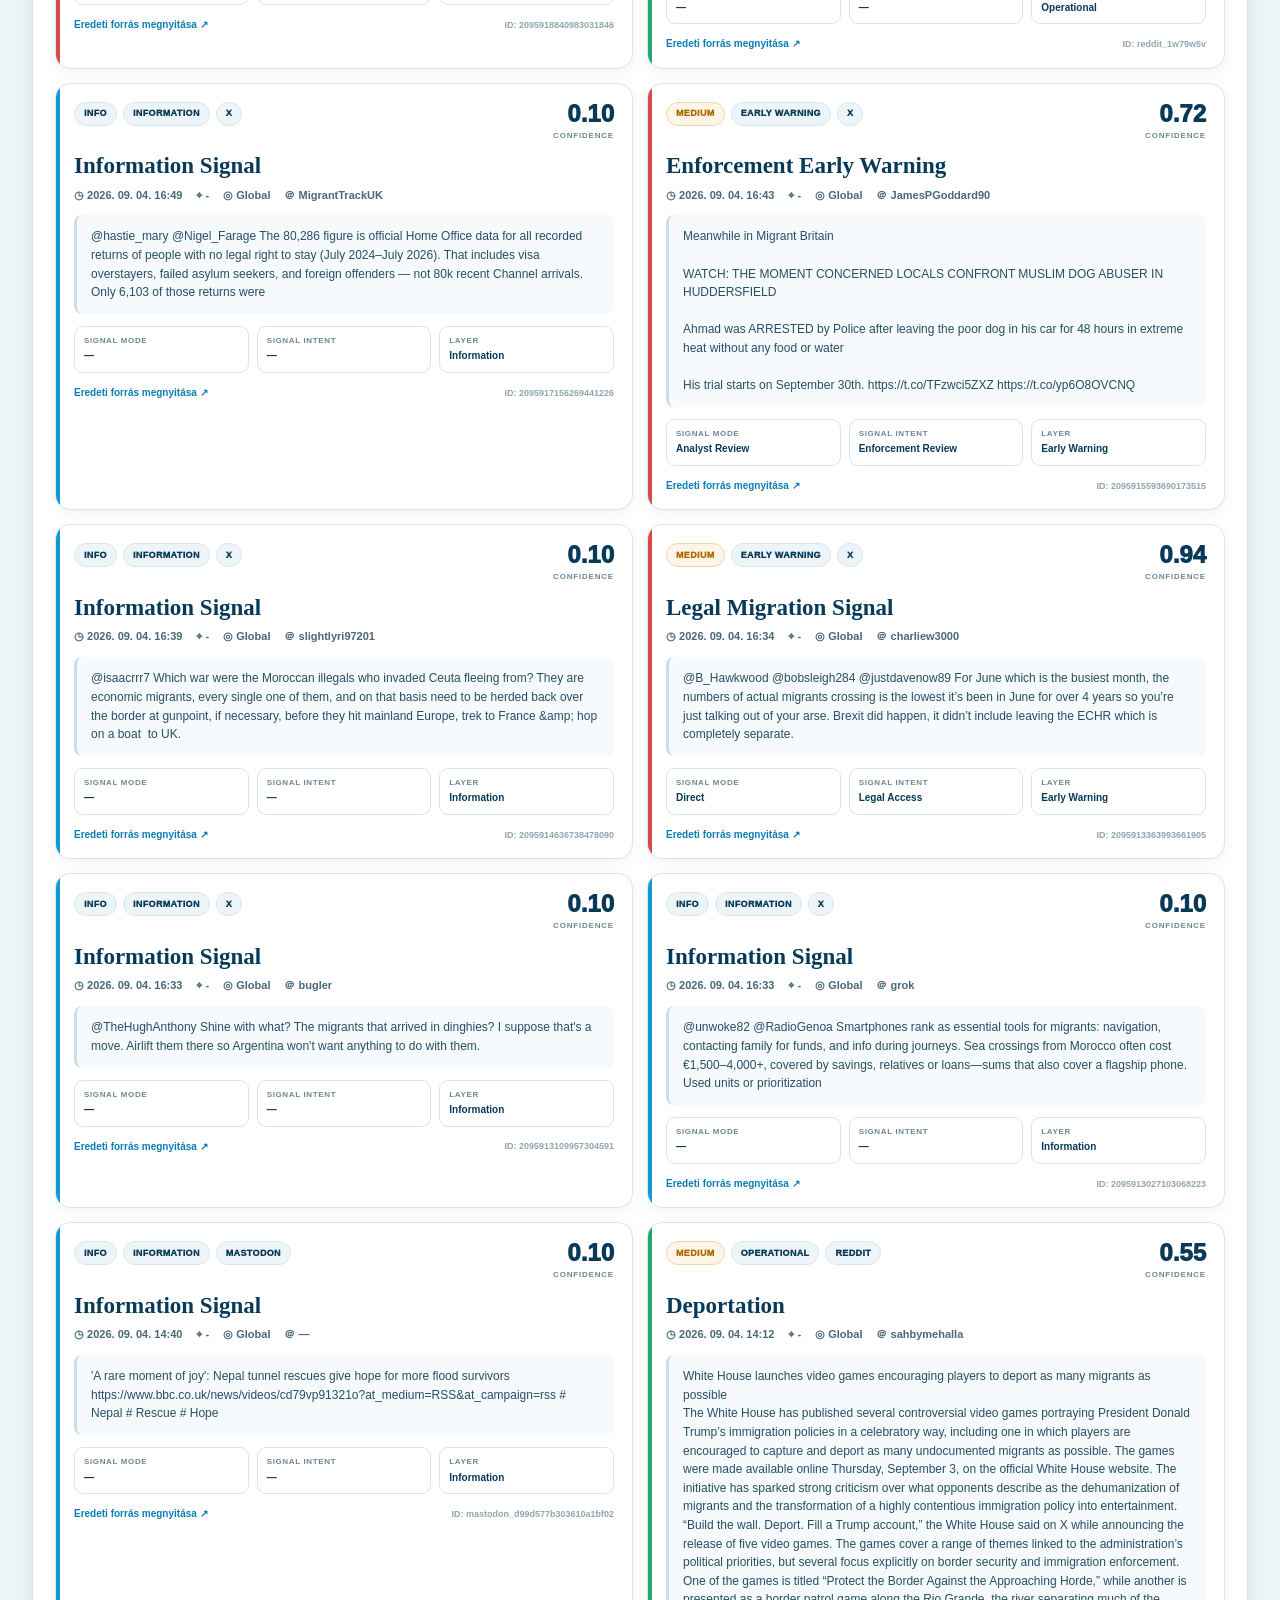
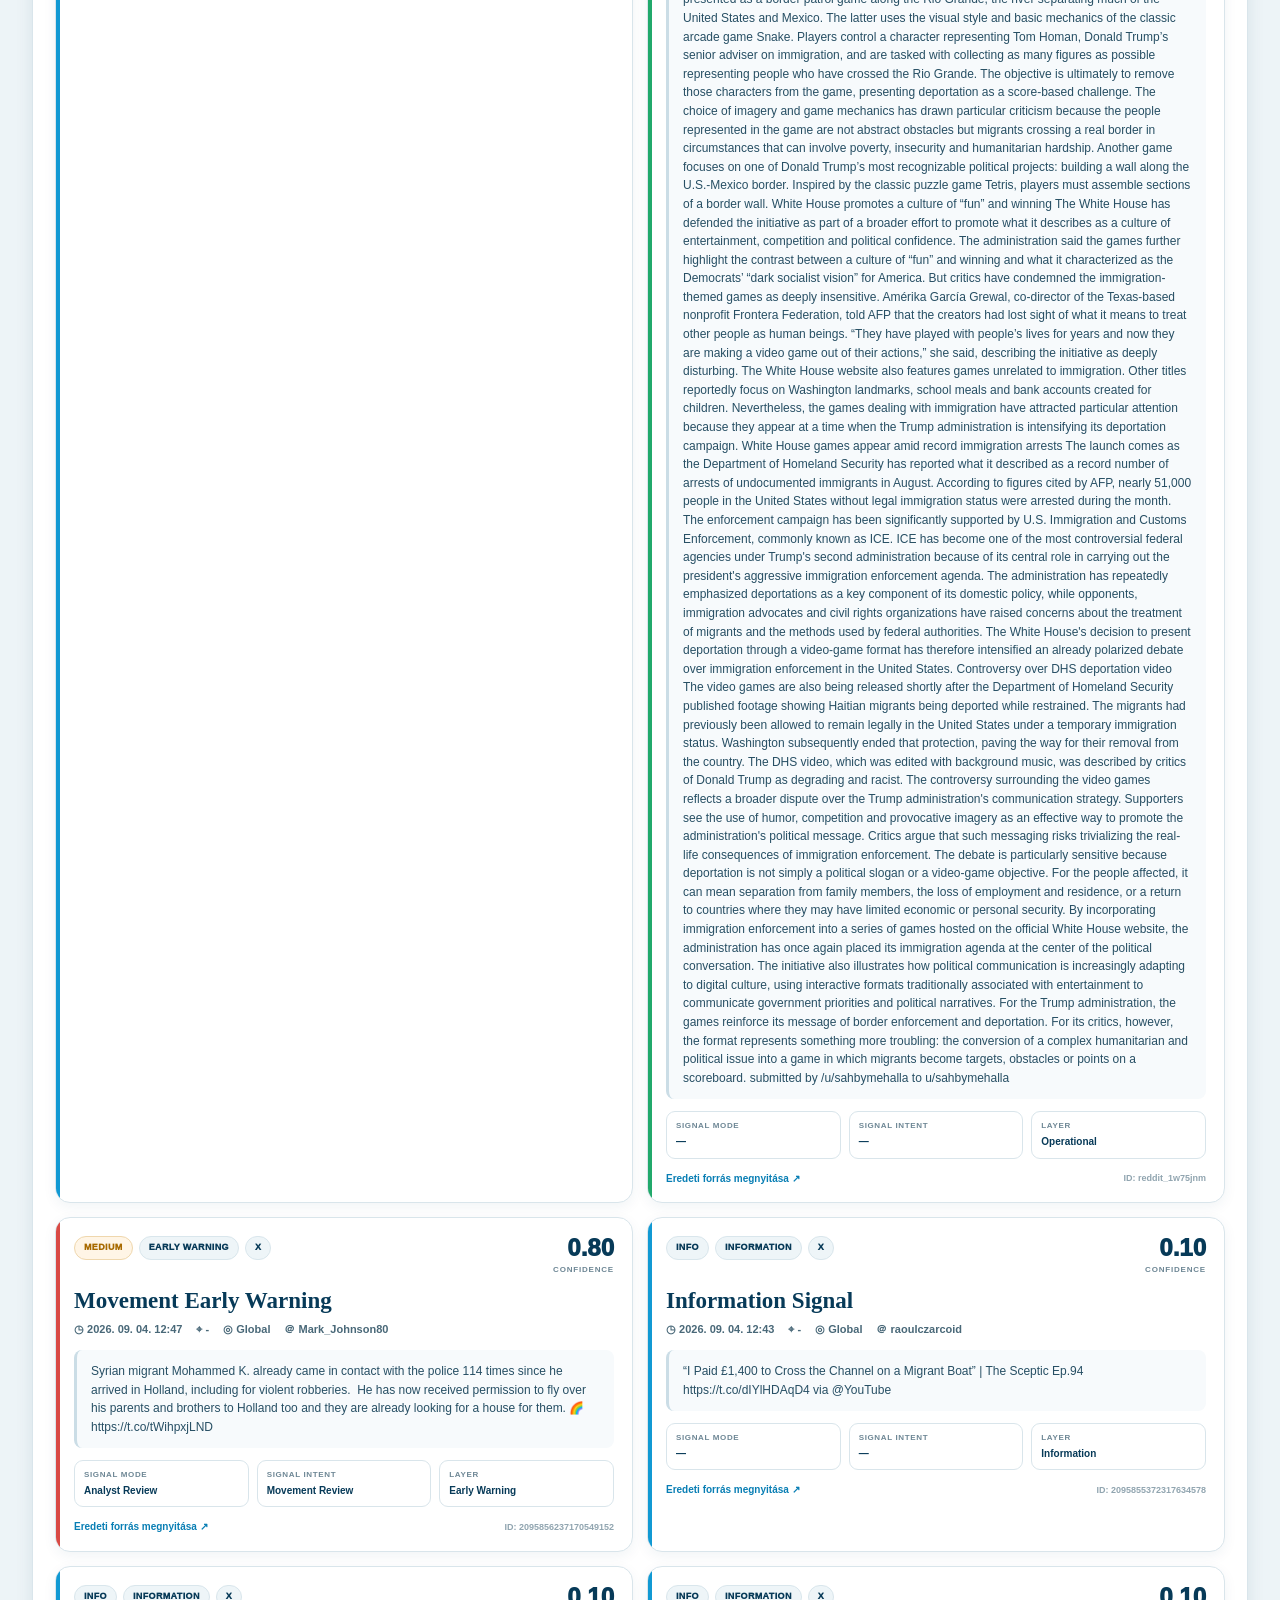
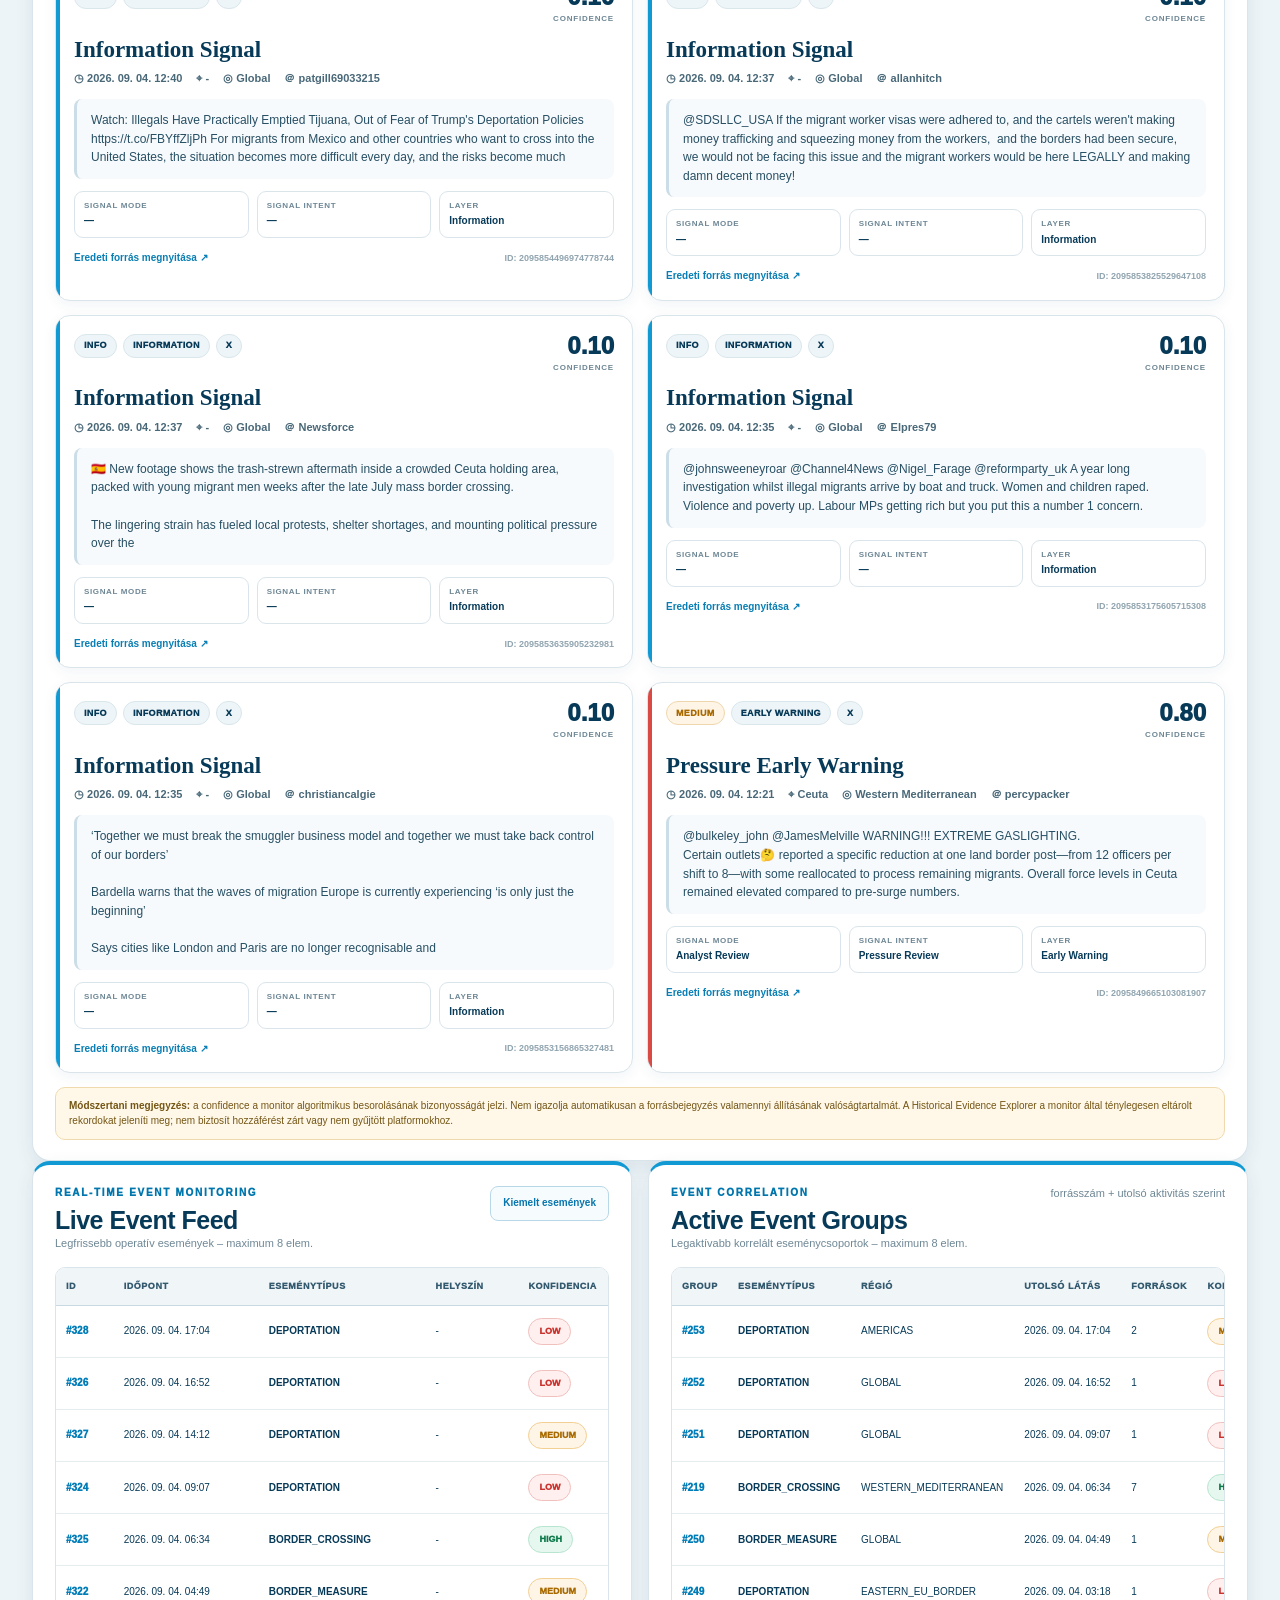
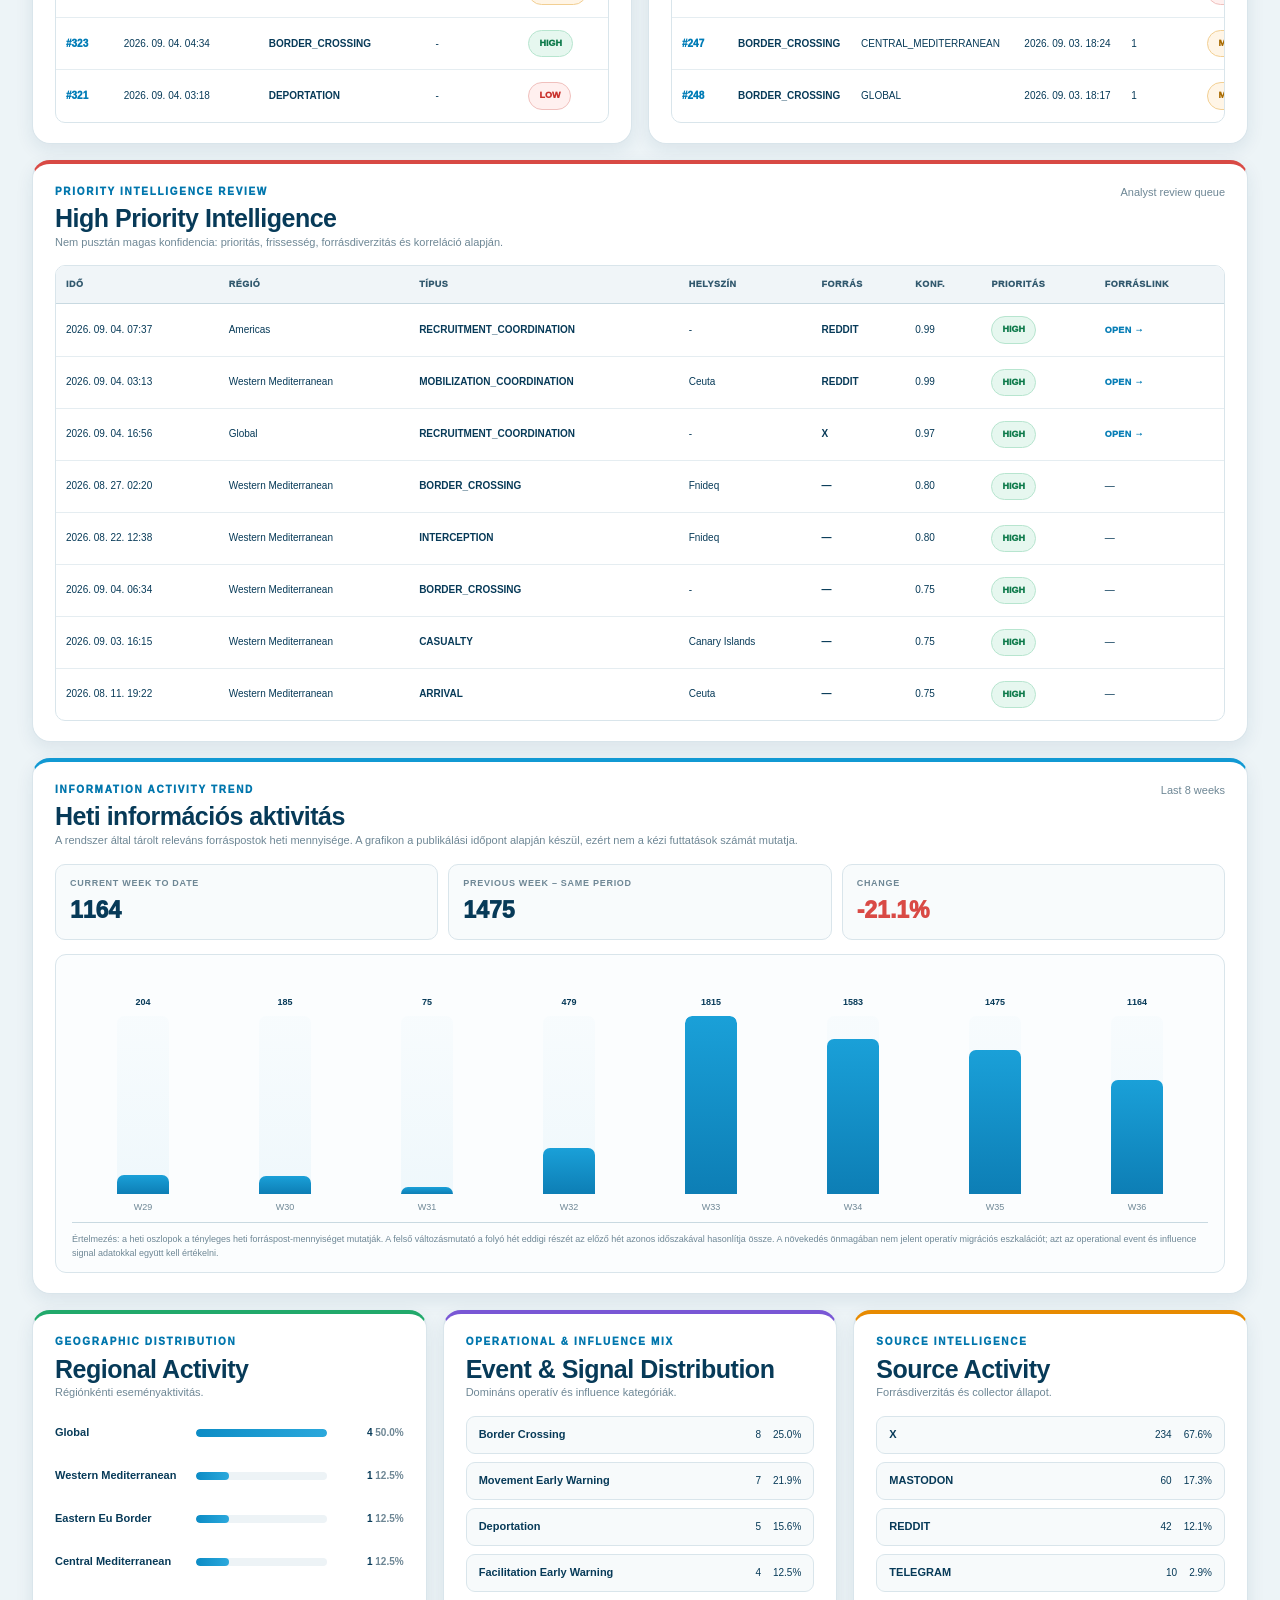
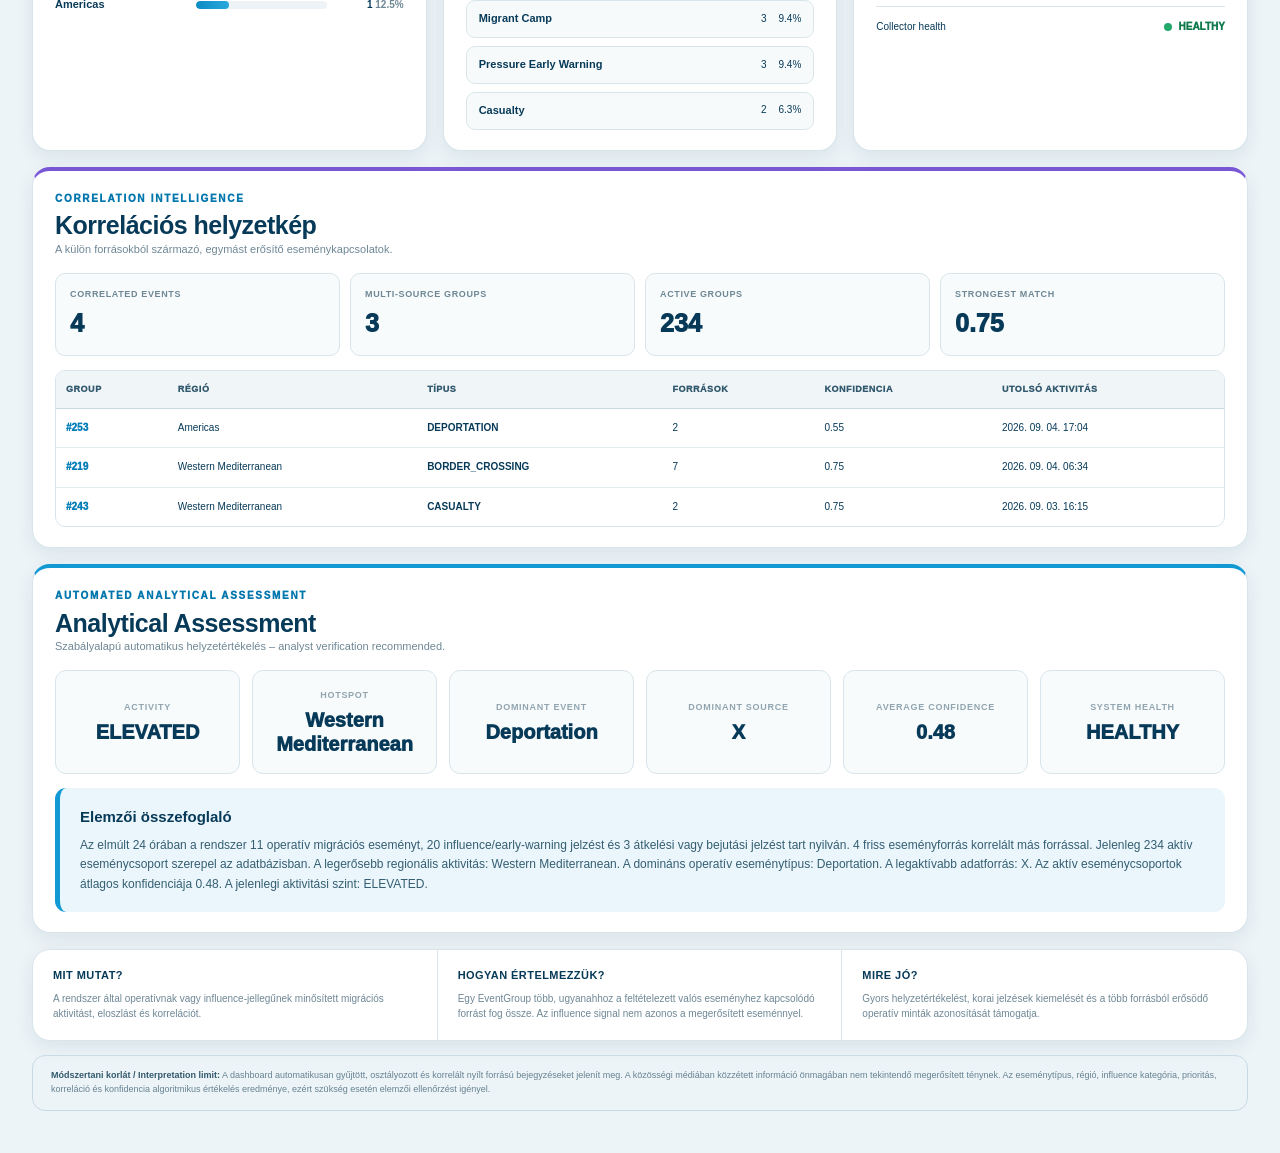
==== commit 7f13bfb7: "Update index.html" ====
--- a/index.html
+++ b/index.html
@@ -1618,6 +1618,241 @@
 
     @media(max-width:800px){.matrix-grid{grid-template-columns:135px repeat(7,minmax(145px,1fr));min-width:1150px}.matrix-cell{padding:10px}.matrix-range{width:100%}}
 
+
+    /* =====================================================
+       HISTORICAL EVIDENCE EXPLORER
+       ===================================================== */
+
+    .evidence-panel{margin-top:16px}
+
+    .evidence-toolbar{
+      display:grid;
+      grid-template-columns:160px 180px 180px 220px minmax(220px,1fr) auto auto;
+      gap:10px;
+      align-items:end;
+      padding:16px;
+      margin:18px 0;
+      background:var(--card-soft);
+      border:1px solid var(--line);
+      border-radius:14px;
+    }
+
+    .evidence-field{display:flex;flex-direction:column;gap:6px;min-width:0}
+    .evidence-field label{
+      color:var(--muted);
+      font-size:9px;
+      line-height:1.2;
+      letter-spacing:.11em;
+      text-transform:uppercase;
+      font-weight:950;
+    }
+
+    .evidence-input,
+    .evidence-select{
+      width:100%;
+      height:40px;
+      border:1px solid var(--line-2);
+      border-radius:10px;
+      background:#fff;
+      color:var(--navy);
+      padding:0 11px;
+      outline:none;
+      font-size:12px;
+      font-weight:750;
+    }
+
+    .evidence-input:focus,
+    .evidence-select:focus{
+      border-color:var(--blue);
+      box-shadow:0 0 0 3px rgba(17,153,211,.10);
+    }
+
+    .evidence-btn{
+      height:40px;
+      border-radius:10px;
+      border:1px solid var(--navy);
+      padding:0 15px;
+      cursor:pointer;
+      font-size:11px;
+      font-weight:900;
+      white-space:nowrap;
+    }
+
+    .evidence-btn.primary{background:var(--navy);color:#fff}
+    .evidence-btn.secondary{background:#fff;color:var(--navy);border-color:var(--line-2)}
+    .evidence-btn:hover{transform:translateY(-1px)}
+
+    .evidence-meta{
+      display:flex;
+      justify-content:space-between;
+      align-items:center;
+      gap:12px;
+      flex-wrap:wrap;
+      margin-bottom:12px;
+      color:var(--muted);
+      font-size:11px;
+      font-weight:750;
+    }
+
+    .evidence-results{
+      display:grid;
+      grid-template-columns:repeat(2,minmax(0,1fr));
+      gap:14px;
+    }
+
+    .evidence-card{
+      position:relative;
+      background:#fff;
+      border:1px solid var(--line);
+      border-radius:15px;
+      padding:18px 18px 16px;
+      box-shadow:0 4px 14px rgba(24,70,95,.06);
+      overflow:hidden;
+    }
+
+    .evidence-card::before{
+      content:"";
+      position:absolute;
+      left:0;top:0;bottom:0;
+      width:4px;
+      background:var(--blue);
+    }
+    .evidence-card.layer-early_warning::before{background:var(--red)}
+    .evidence-card.layer-operational::before{background:var(--green)}
+    .evidence-card.layer-correlated::before{background:var(--purple)}
+    .evidence-card.layer-information::before{background:var(--blue)}
+
+    .evidence-card-top{
+      display:flex;
+      justify-content:space-between;
+      gap:12px;
+      align-items:flex-start;
+      margin-bottom:12px;
+    }
+
+    .evidence-badges{display:flex;gap:6px;flex-wrap:wrap}
+    .evidence-badge{
+      display:inline-flex;
+      align-items:center;
+      min-height:24px;
+      border-radius:999px;
+      padding:4px 9px;
+      background:#eef5f8;
+      color:var(--navy);
+      border:1px solid #d9e6ec;
+      font-size:9px;
+      letter-spacing:.04em;
+      text-transform:uppercase;
+      font-weight:950;
+    }
+    .evidence-badge.priority-high,
+    .evidence-badge.priority-critical{background:var(--critical-bg);color:var(--critical);border-color:#efc0bd}
+    .evidence-badge.priority-medium{background:var(--med-bg);color:var(--med);border-color:#efd7ad}
+
+    .evidence-confidence{text-align:right;white-space:nowrap}
+    .evidence-confidence .value{font-size:24px;line-height:1;font-weight:950;color:var(--navy)}
+    .evidence-confidence .label{margin-top:4px;font-size:8px;letter-spacing:.1em;text-transform:uppercase;color:var(--muted);font-weight:900}
+
+    .evidence-title{
+      font-family:Georgia,"Times New Roman",serif;
+      font-size:23px;
+      line-height:1.15;
+      color:var(--navy);
+      font-weight:700;
+      margin:0 0 8px;
+    }
+
+    .evidence-source-line{
+      display:flex;
+      gap:8px 14px;
+      flex-wrap:wrap;
+      color:#496878;
+      font-size:11px;
+      font-weight:800;
+      margin-bottom:12px;
+    }
+
+    .evidence-text{
+      background:#f7fafc;
+      border-left:3px solid #cbdde6;
+      border-radius:8px;
+      padding:12px 14px;
+      color:#274f64;
+      font-size:12px;
+      line-height:1.55;
+      white-space:pre-wrap;
+      overflow-wrap:anywhere;
+    }
+
+    .evidence-keyword{background:#fff0a8;color:#6b5100;padding:1px 2px;border-radius:2px}
+
+    .evidence-details{
+      display:grid;
+      grid-template-columns:repeat(3,minmax(0,1fr));
+      gap:8px;
+      margin-top:12px;
+    }
+
+    .evidence-detail{
+      border:1px solid var(--line);
+      border-radius:9px;
+      padding:8px 9px;
+      background:#fff;
+      min-width:0;
+    }
+    .evidence-detail .k{color:var(--muted);font-size:8px;letter-spacing:.08em;text-transform:uppercase;font-weight:900}
+    .evidence-detail .v{margin-top:3px;color:var(--navy);font-size:10px;font-weight:850;overflow-wrap:anywhere}
+
+    .evidence-actions{display:flex;justify-content:space-between;gap:10px;align-items:center;margin-top:13px}
+    .evidence-link{color:#087eb4;font-size:10px;font-weight:900;text-decoration:none}
+    .evidence-link:hover{text-decoration:underline}
+    .evidence-post-id{color:var(--muted-2);font-size:9px;font-weight:750;overflow-wrap:anywhere;text-align:right}
+
+    .evidence-empty{
+      grid-column:1/-1;
+      padding:30px;
+      text-align:center;
+      border:1px dashed var(--line-2);
+      border-radius:14px;
+      color:var(--muted);
+      background:#fbfdfe;
+      font-size:12px;
+      font-weight:750;
+    }
+
+    .evidence-note{
+      margin-top:14px;
+      padding:11px 13px;
+      border-radius:10px;
+      background:#fff8e9;
+      border:1px solid #efdaad;
+      color:#745514;
+      font-size:10px;
+      line-height:1.45;
+    }
+
+    .evidence-panel.blog-view .section-head > div,
+    .evidence-panel.blog-view .evidence-toolbar,
+    .evidence-panel.blog-view .evidence-meta,
+    .evidence-panel.blog-view .evidence-note{display:none}
+    .evidence-panel.blog-view .section-head{justify-content:flex-end;margin-bottom:10px}
+    .evidence-panel.blog-view{padding:18px;background:#eef5f8}
+    .evidence-panel.blog-view .evidence-results{grid-template-columns:1fr;max-width:1050px;margin:0 auto}
+    .evidence-panel.blog-view .evidence-card{padding:26px 28px;border-radius:18px;box-shadow:0 10px 30px rgba(24,70,95,.10)}
+    .evidence-panel.blog-view .evidence-title{font-size:30px}
+    .evidence-panel.blog-view .evidence-text{font-size:14px;line-height:1.65;padding:17px 18px}
+
+    @media(max-width:1250px){
+      .evidence-toolbar{grid-template-columns:repeat(3,minmax(0,1fr))}
+      .evidence-results{grid-template-columns:1fr}
+    }
+    @media(max-width:700px){
+      .evidence-toolbar{grid-template-columns:1fr}
+      .evidence-details{grid-template-columns:1fr 1fr}
+      .evidence-card-top{flex-direction:column}
+      .evidence-confidence{text-align:left}
+    }
+
   </style>
 </head>
 
@@ -1792,6 +2027,68 @@
           <div class="matrix-legend-status">
             <span id="matrixUpdated">—</span> · Időzóna: helyi böngészőidő
           </div>
+        </div>
+      </section>
+
+
+
+      <section class="panel accent-blue evidence-panel section-pad" id="evidenceExplorerPanel">
+        <div class="section-head">
+          <div>
+            <div class="eyebrow">Historical Evidence Explorer</div>
+            <h3>Történeti bizonyíték-visszakereső</h3>
+            <div class="section-sub">
+              A signal timeline történeti rekordjainak visszakeresése dátum, réteg, forrás, régió és kulcsszó alapján.
+              A találati kártyák közvetlenül a dashboard-data.json rekordjaiból készülnek.
+            </div>
+          </div>
+          <button class="section-action" id="evidenceBlogView" type="button">Blog view</button>
+        </div>
+
+        <div class="evidence-toolbar">
+          <div class="evidence-field">
+            <label for="evidenceDate">Dátum</label>
+            <input class="evidence-input" id="evidenceDate" type="date" />
+          </div>
+          <div class="evidence-field">
+            <label for="evidenceLayer">Layer</label>
+            <select class="evidence-select" id="evidenceLayer">
+              <option value="ALL">Minden réteg</option>
+              <option value="EARLY_WARNING">Early Warning</option>
+              <option value="INFORMATION">Information</option>
+              <option value="OPERATIONAL">Operational</option>
+              <option value="CORRELATED">Correlation</option>
+            </select>
+          </div>
+          <div class="evidence-field">
+            <label for="evidenceSource">Forrás</label>
+            <select class="evidence-select" id="evidenceSource"><option value="ALL">Minden forrás</option></select>
+          </div>
+          <div class="evidence-field">
+            <label for="evidenceRegion">Régió</label>
+            <select class="evidence-select" id="evidenceRegion"><option value="ALL">Minden régió</option></select>
+          </div>
+          <div class="evidence-field">
+            <label for="evidenceKeyword">Kulcsszó / account / post ID</label>
+            <input class="evidence-input" id="evidenceKeyword" type="search" placeholder="pl. Kriyaj, Sebta, Dependent_Hope9447…" />
+          </div>
+          <button class="evidence-btn primary" id="evidenceSearch" type="button">Keresés</button>
+          <button class="evidence-btn secondary" id="evidenceReset" type="button">Törlés</button>
+        </div>
+
+        <div class="evidence-meta">
+          <div id="evidenceResultCount">—</div>
+          <div id="evidenceSearchSummary">A történeti adatok betöltése…</div>
+        </div>
+
+        <div class="evidence-results" id="evidenceResults">
+          <div class="evidence-empty">A történeti adatok betöltése…</div>
+        </div>
+
+        <div class="evidence-note">
+          <strong>Módszertani megjegyzés:</strong> a confidence a monitor algoritmikus besorolásának bizonyosságát jelzi.
+          Nem igazolja automatikusan a forrásbejegyzés valamennyi állításának valóságtartalmát. A Historical Evidence Explorer
+          a monitor által ténylegesen eltárolt rekordokat jeleníti meg; nem biztosít hozzáférést zárt vagy nem gyűjtött platformokhoz.
         </div>
       </section>
 
@@ -2079,6 +2376,14 @@
       items:[],
       generatedAt:null,
       weekOffset:0
+    };
+
+
+
+    const evidenceState = {
+      items:[],
+      blogView:false,
+      maxResults:24
     };
 
     const $ = (id) => document.getElementById(id);
@@ -3492,6 +3797,230 @@
       return escapeHtml(value);
     }
 
+
+
+    function evidenceDateKey(value){
+      if(!value) return "";
+      const d=new Date(value);
+      if(Number.isNaN(d.getTime())) return String(value).slice(0,10);
+      return `${d.getFullYear()}-${String(d.getMonth()+1).padStart(2,"0")}-${String(d.getDate()).padStart(2,"0")}`;
+    }
+
+    function evidenceText(item){
+      return String(first(item,["text","content","representative_text","summary","description","title"],"")||"");
+    }
+
+    function evidenceType(item){
+      return String(first(item,["type","event_type","signal_type","category"],"UNKNOWN")||"UNKNOWN");
+    }
+
+    function evidenceLayer(item){
+      return String(first(item,["layer"],"INFORMATION")||"INFORMATION").toUpperCase();
+    }
+
+    function evidenceRegion(item){
+      const raw=first(item,["region","resolved_region","primary_region"],"—");
+      if(raw&&typeof raw==="object") return String(first(raw,["name","region"],"—"));
+      return String(raw||"—");
+    }
+
+    function evidenceSource(item){
+      return String(first(item,["source","platform"],"—")||"—");
+    }
+
+    function evidenceAuthor(item){
+      return String(first(item,["author","username","account","source_author"],"—")||"—");
+    }
+
+    function evidencePostId(item){
+      return String(first(item,["source_post_id","post_id","id","event_id"],"—")||"—");
+    }
+
+    function evidenceUrl(item){
+      return String(first(item,["url","source_url","post_url","link"],"")||"");
+    }
+
+    function evidencePriority(item){
+      return String(first(item,["priority","analyst_priority"],"—")||"—").toUpperCase();
+    }
+
+    function evidenceConfidence(item){
+      const raw=first(item,["confidence","confidence_score"],null);
+      const n=Number(raw);
+      return Number.isFinite(n)?n:null;
+    }
+
+    function evidenceTimestampLabel(item){
+      const raw=first(item,["timestamp","published_at","created_at","date"],null);
+      if(!raw) return "—";
+      const d=new Date(raw);
+      if(Number.isNaN(d.getTime())) return String(raw);
+      return d.toLocaleString("hu-HU",{year:"numeric",month:"2-digit",day:"2-digit",hour:"2-digit",minute:"2-digit"});
+    }
+
+    function evidenceSearchBlob(item){
+      return [
+        evidenceText(item),evidenceType(item),evidenceLayer(item),evidenceRegion(item),
+        evidenceSource(item),evidenceAuthor(item),evidencePostId(item),locationLabel(item),
+        first(item,["signal_mode"],""),first(item,["signal_intent"],""),evidencePriority(item)
+      ].join(" ").toLowerCase();
+    }
+
+    function evidenceHighlight(text,keyword){
+      const safe=escapeHtml(text||"");
+      const q=String(keyword||"").trim();
+      if(!q) return safe;
+      const tokens=q.split(/\s+/).filter(Boolean).sort((a,b)=>b.length-a.length);
+      if(!tokens.length) return safe;
+      const escapedTokens=tokens.map(t=>t.replace(/[.*+?^${}()|[\]\\]/g,"\\$&"));
+      const re=new RegExp(`(${escapedTokens.join("|")})`,`gi`);
+      return safe.replace(re,'<mark class="evidence-keyword">$1</mark>');
+    }
+
+    function evidencePopulateFilters(items){
+      const sources=uniqueNonEmpty(items.map(evidenceSource)).filter(v=>v!=="—").sort((a,b)=>a.localeCompare(b));
+      const regions=uniqueNonEmpty(items.map(evidenceRegion)).filter(v=>v!=="—").sort((a,b)=>a.localeCompare(b));
+
+      $("evidenceSource").innerHTML='<option value="ALL">Minden forrás</option>'+sources.map(v=>`<option value="${escapeAttr(v)}">${escapeHtml(v)}</option>`).join("");
+      $("evidenceRegion").innerHTML='<option value="ALL">Minden régió</option>'+regions.map(v=>`<option value="${escapeAttr(v)}">${escapeHtml(humanize(v))}</option>`).join("");
+    }
+
+    function evidenceCurrentFilters(){
+      return {
+        date:$("evidenceDate").value||"",
+        layer:$("evidenceLayer").value||"ALL",
+        source:$("evidenceSource").value||"ALL",
+        region:$("evidenceRegion").value||"ALL",
+        keyword:$("evidenceKeyword").value.trim()
+      };
+    }
+
+    function evidenceFilteredItems(){
+      const f=evidenceCurrentFilters();
+      const q=f.keyword.toLowerCase();
+      return evidenceState.items.filter(item=>{
+        const ts=first(item,["timestamp","published_at","created_at","date"],"");
+        if(f.date&&evidenceDateKey(ts)!==f.date) return false;
+        if(f.layer!=="ALL"&&evidenceLayer(item)!==f.layer) return false;
+        if(f.source!=="ALL"&&evidenceSource(item)!==f.source) return false;
+        if(f.region!=="ALL"&&evidenceRegion(item)!==f.region) return false;
+        if(q&&!evidenceSearchBlob(item).includes(q)) return false;
+        return true;
+      });
+    }
+
+    function evidenceCardHtml(item,keyword){
+      const layer=evidenceLayer(item);
+      const type=evidenceType(item);
+      const priority=evidencePriority(item);
+      const confidence=evidenceConfidence(item);
+      const source=evidenceSource(item);
+      const author=evidenceAuthor(item);
+      const postId=evidencePostId(item);
+      const url=evidenceUrl(item);
+      const location=locationLabel(item);
+      const region=evidenceRegion(item);
+      const mode=String(first(item,["signal_mode"],"—")||"—");
+      const intent=String(first(item,["signal_intent"],"—")||"—");
+      const rawText=evidenceText(item)||"A rekordhoz nem áll rendelkezésre megjeleníthető szöveg.";
+      const priorityClass=`priority-${priority.toLowerCase()}`;
+      const layerClass=`layer-${layer.toLowerCase()}`;
+
+      return `
+        <article class="evidence-card ${escapeAttr(layerClass)}">
+          <div class="evidence-card-top">
+            <div class="evidence-badges">
+              <span class="evidence-badge ${escapeAttr(priorityClass)}">${escapeHtml(priority)}</span>
+              <span class="evidence-badge">${escapeHtml(humanize(layer))}</span>
+              <span class="evidence-badge">${escapeHtml(humanize(source))}</span>
+            </div>
+            <div class="evidence-confidence">
+              <div class="value">${confidence===null?"—":confidence.toFixed(2)}</div>
+              <div class="label">confidence</div>
+            </div>
+          </div>
+
+          <h4 class="evidence-title">${escapeHtml(humanize(type))}</h4>
+          <div class="evidence-source-line">
+            <span>◷ ${escapeHtml(evidenceTimestampLabel(item))}</span>
+            <span>⌖ ${escapeHtml(location)}</span>
+            <span>◎ ${escapeHtml(humanize(region))}</span>
+            <span>＠ ${escapeHtml(author)}</span>
+          </div>
+
+          <div class="evidence-text">${evidenceHighlight(rawText,keyword)}</div>
+
+          <div class="evidence-details">
+            <div class="evidence-detail"><div class="k">Signal mode</div><div class="v">${escapeHtml(humanize(mode))}</div></div>
+            <div class="evidence-detail"><div class="k">Signal intent</div><div class="v">${escapeHtml(humanize(intent))}</div></div>
+            <div class="evidence-detail"><div class="k">Layer</div><div class="v">${escapeHtml(humanize(layer))}</div></div>
+          </div>
+
+          <div class="evidence-actions">
+            ${url?`<a class="evidence-link" href="${escapeAttr(url)}" target="_blank" rel="noopener noreferrer">Eredeti forrás megnyitása ↗</a>`:'<span class="evidence-link" style="color:var(--muted-2)">Forrás URL nincs eltárolva</span>'}
+            <span class="evidence-post-id">ID: ${escapeHtml(postId)}</span>
+          </div>
+        </article>
+      `;
+    }
+
+    function renderEvidenceExplorer(){
+      const all=evidenceFilteredItems();
+      const visible=all.slice(0,evidenceState.maxResults);
+      const f=evidenceCurrentFilters();
+      const results=$("evidenceResults");
+
+      $("evidenceResultCount").textContent=`${all.length} találat${all.length>evidenceState.maxResults?` · első ${evidenceState.maxResults} megjelenítve`:""}`;
+
+      const filterParts=[];
+      if(f.date) filterParts.push(f.date);
+      if(f.layer!=="ALL") filterParts.push(humanize(f.layer));
+      if(f.source!=="ALL") filterParts.push(f.source);
+      if(f.region!=="ALL") filterParts.push(humanize(f.region));
+      if(f.keyword) filterParts.push(`„${f.keyword}”`);
+      $("evidenceSearchSummary").textContent=filterParts.length?`Aktív szűrés: ${filterParts.join(" · ")}`:"Nincs aktív szűrés";
+
+      if(!visible.length){
+        results.innerHTML='<div class="evidence-empty">A megadott feltételekkel nem található történeti rekord. Próbálj más dátumot, réteget vagy kulcsszót.</div>';
+        return;
+      }
+
+      results.innerHTML=visible.map(item=>evidenceCardHtml(item,f.keyword)).join("");
+    }
+
+    function renderHistoricalEvidence(data){
+      const timeline=data&&data.signal_timeline;
+      evidenceState.items=timeline&&Array.isArray(timeline.items)
+        ? [...timeline.items].sort((a,b)=>new Date(first(b,["timestamp","published_at","created_at","date"],0))-new Date(first(a,["timestamp","published_at","created_at","date"],0)))
+        : [];
+
+      evidencePopulateFilters(evidenceState.items);
+      renderEvidenceExplorer();
+    }
+
+    function setupEvidenceControls(){
+      $("evidenceSearch").addEventListener("click",renderEvidenceExplorer);
+      $("evidenceKeyword").addEventListener("keydown",e=>{
+        if(e.key==="Enter") renderEvidenceExplorer();
+      });
+      ["evidenceDate","evidenceLayer","evidenceSource","evidenceRegion"].forEach(id=>{
+        $(id).addEventListener("change",renderEvidenceExplorer);
+      });
+      $("evidenceReset").addEventListener("click",()=>{
+        $("evidenceDate").value="";
+        $("evidenceLayer").value="ALL";
+        $("evidenceSource").value="ALL";
+        $("evidenceRegion").value="ALL";
+        $("evidenceKeyword").value="";
+        renderEvidenceExplorer();
+      });
+      $("evidenceBlogView").addEventListener("click",()=>{
+        evidenceState.blogView=!evidenceState.blogView;
+        $("evidenceExplorerPanel").classList.toggle("blog-view",evidenceState.blogView);
+        $("evidenceBlogView").textContent=evidenceState.blogView?"Normál nézet":"Blog view";
+      });
+    }
+
     function renderAll(data){
       dashboardData = data;
 
@@ -3505,6 +4034,7 @@
       renderPriority(data);
       renderInformationHistory(data);
       renderSignalTimeline(data);
+      renderHistoricalEvidence(data);
       renderRegions(data);
       renderDistribution(data);
       renderSources(data);
@@ -3530,6 +4060,7 @@
     }
 
     setupTimelineControls();
+    setupEvidenceControls();
 
     $("refreshBtn").addEventListener("click", loadDashboard);
 
